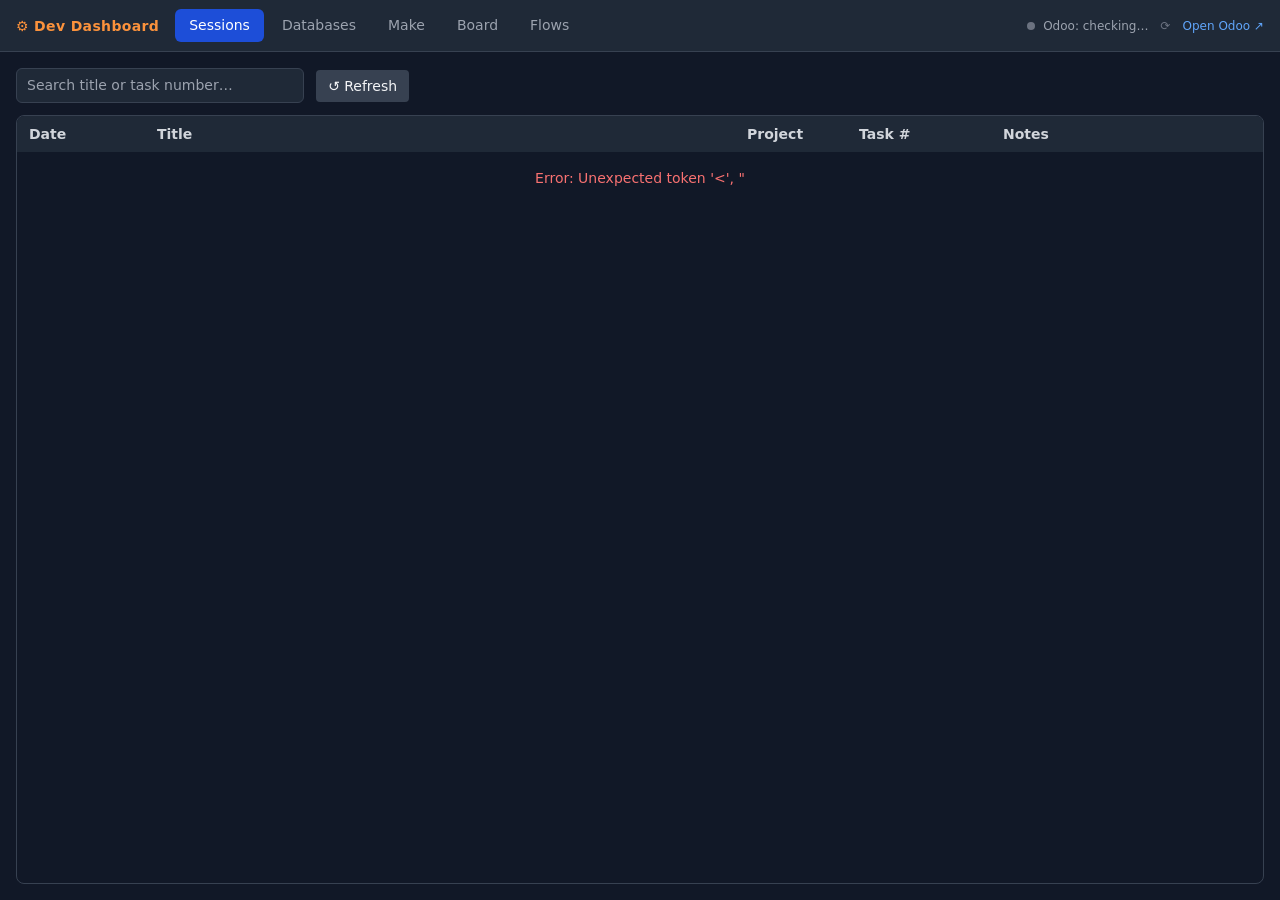
==== index.html @ 39cc6019 "Split index.html into static/styles.css and static/app.js Groundwork for the redesign, with no visua" ====
<!DOCTYPE html>
<html lang="en">
<head>
<meta charset="UTF-8">
<meta name="viewport" content="width=device-width, initial-scale=1.0">
<title>Dev Dashboard</title>
<script src="/vendor/tailwind.js"></script>
<script src="/vendor/marked.min.js"></script>
<script src="/vendor/purify.min.js"></script>
<script src="/vendor/mermaid.min.js"></script>
<script>
  tailwind.config = { darkMode: 'class' };
  mermaid.initialize({ startOnLoad: false, theme: 'dark' });
  marked.setOptions({ gfm: true, breaks: true });
</script>
<link rel="stylesheet" href="/static/styles.css">
</head>
<body class="dark">

<!-- ── Header ──────────────────────────────────────────────────────────────── -->
<header class="bg-gray-800 border-b border-gray-700 px-4 h-[52px] flex items-center gap-4 shrink-0">
  <span class="font-bold text-orange-400 text-sm tracking-wide">⚙ Dev Dashboard</span>
  <nav class="flex gap-1">
    <button class="tab-btn active" onclick="showTab('sessions')" id="tab-sessions">Sessions</button>
    <button class="tab-btn" onclick="showTab('databases')" id="tab-databases">Databases</button>
    <button class="tab-btn" onclick="showTab('make')" id="tab-make">Make</button>
    <button class="tab-btn" onclick="showTab('board')" id="tab-board">Board</button>
    <button class="tab-btn" onclick="showTab('flows')" id="tab-flows">Flows</button>
  </nav>
  <div class="ml-auto flex items-center gap-2 text-xs text-gray-400">
    <span class="w-2 h-2 rounded-full dot-gray" id="odoo-dot"></span>
    <span id="odoo-status-text">Odoo: checking…</span>
    <button onclick="refreshOdooStatus()" title="Refresh Odoo status" class="ml-1 text-gray-500 hover:text-gray-200 transition-colors">⟳</button>
    <a href="http://192.168.64.3:8069" target="_blank" class="ml-1 text-blue-400 hover:underline">Open Odoo ↗</a>
  </div>
</header>

<!-- ── Tab: Sessions ────────────────────────────────────────────────────────── -->
<div id="panel-sessions" class="panel active p-4 gap-3">
  <div class="flex items-center gap-3 shrink-0">
    <input type="text" id="session-search" placeholder="Search title or task number…" class="w-72" oninput="filterSessions()">
    <button onclick="loadSessions()" class="px-3 py-1.5 bg-gray-700 hover:bg-gray-600 rounded text-sm">↺ Refresh</button>
    <span class="text-xs text-gray-500" id="session-count"></span>
  </div>
  <div class="flex-1 overflow-auto rounded-lg border border-gray-700">
    <table class="w-full text-sm" id="sessions-table">
      <thead class="bg-gray-800 sticky top-0">
        <tr>
          <th class="text-left px-3 py-2 font-semibold text-gray-300 w-32">Date</th>
          <th class="text-left px-3 py-2 font-semibold text-gray-300">Title</th>
          <th class="text-left px-3 py-2 font-semibold text-gray-300 w-28">Project</th>
          <th class="text-left px-3 py-2 font-semibold text-gray-300 w-36">Task #</th>
          <th class="text-left px-3 py-2 font-semibold text-gray-300 w-52">Notes</th>
          <th class="w-16 px-3 py-2"></th>
        </tr>
      </thead>
      <tbody id="sessions-tbody">
        <tr><td colspan="6" class="px-3 py-6 text-center text-gray-500">Loading sessions…</td></tr>
      </tbody>
    </table>
  </div>
</div>

<!-- ── Tab: Databases ────────────────────────────────────────────────────────── -->
<div id="panel-databases" class="panel p-4 gap-4">
  <div class="flex items-center gap-2 shrink-0 flex-wrap">
    <h2 class="font-semibold">PostgreSQL Databases</h2>
    <button onclick="loadDatabases()" class="px-3 py-1.5 bg-gray-700 hover:bg-gray-600 rounded text-sm">↺ Refresh</button>
    <button onclick="openProfileModal()" class="px-3 py-1.5 bg-gray-700 hover:bg-gray-600 rounded text-sm">✎ Edit Profiles</button>
    <button onclick="toggleOdooLog()" class="px-3 py-1.5 bg-gray-700 hover:bg-gray-600 rounded text-sm" id="odoo-log-btn">≡ Log</button>
    <button onclick="startOdoo()" id="start-odoo-btn" class="hidden px-3 py-1.5 bg-green-900/70 hover:bg-green-900 text-green-300 rounded text-sm">▶ Start Odoo</button>
    <button onclick="restartOdoo()" id="restart-odoo-btn" class="hidden px-3 py-1.5 bg-yellow-900/70 hover:bg-yellow-900 text-yellow-300 rounded text-sm">↺ Restart Odoo</button>
    <button onclick="stopOdoo()" id="stop-odoo-btn" class="hidden px-3 py-1.5 bg-red-900/70 hover:bg-red-900 text-red-300 rounded text-sm">■ Stop Odoo</button>
    <div class="ml-auto flex items-center gap-2 text-sm">
      <span class="w-2 h-2 rounded-full" id="db-odoo-dot"></span>
      <span id="db-odoo-status" class="text-gray-400">Checking…</span>
    </div>
  </div>
  <!-- Odoo live log panel (hidden by default) -->
  <div id="odoo-log-panel" class="hidden shrink-0 bg-gray-950 border border-gray-700 rounded-lg overflow-hidden" style="height:200px">
    <div class="flex items-center gap-2 px-3 py-1.5 border-b border-gray-700 bg-gray-900">
      <span class="text-xs font-semibold text-blue-400">Odoo Log</span>
      <span class="text-xs text-gray-600 font-mono truncate" id="odoo-log-path-label"></span>
      <button onclick="restartOdooLog()" class="text-xs text-gray-500 hover:text-gray-300 ml-1">↺</button>
      <button onclick="toggleOdooLog()" class="ml-auto text-xs text-gray-500 hover:text-gray-300">✕</button>
    </div>
    <div class="overflow-y-auto p-2" style="height:calc(200px - 34px)" id="odoo-log-scroll">
      <pre class="make-output text-blue-200 text-xs" id="odoo-log-text"></pre>
    </div>
  </div>
  <p class="text-xs text-gray-500 shrink-0">Click Switch on a database card to change Odoo's active DB and restart. Green border = current active.</p>
  <div id="db-grid" class="grid grid-cols-3 gap-3 content-start overflow-y-auto">
    <div class="col-span-3 text-center text-gray-500 py-8">Loading…</div>
  </div>
</div>

<!-- ── Tab: Make ─────────────────────────────────────────────────────────────── -->
<div id="panel-make" class="panel p-4 gap-4">
  <div class="flex items-center gap-3 shrink-0">
    <h2 class="font-semibold">Makefile Runner</h2>
    <span class="text-xs text-gray-500">Working dir: /home/server/odoo-17.0</span>
    <div class="ml-auto flex gap-2">
      <button onclick="toggleLineLog()" class="px-3 py-1.5 bg-gray-700 hover:bg-gray-600 rounded text-sm" id="line-log-btn">LINE Log</button>
    </div>
  </div>
  <!-- LINE live log panel (hidden by default) -->
  <div id="line-log-panel" class="hidden shrink-0 bg-gray-950 border border-gray-700 rounded-lg overflow-hidden" style="height:180px">
    <div class="flex items-center gap-2 px-3 py-1.5 border-b border-gray-700 bg-gray-900">
      <span class="text-xs font-semibold text-green-400">LINE Service Log</span>
      <select id="line-log-source" class="text-xs h-6 ml-1" onchange="restartLineLog()">
        <option value="uvicorn">uvicorn</option>
        <option value="ngrok">ngrok</option>
      </select>
      <button onclick="restartLineLog()" class="text-xs text-gray-500 hover:text-gray-300 ml-1">↺</button>
      <button onclick="toggleLineLog()" class="ml-auto text-xs text-gray-500 hover:text-gray-300">✕</button>
    </div>
    <div class="h-full overflow-y-auto p-2" id="line-log-scroll">
      <pre class="make-output text-green-300 text-xs" id="line-log-text"></pre>
    </div>
  </div>
  <div class="flex flex-1 overflow-hidden" id="make-split">
    <!-- Targets -->
    <div class="flex-1 overflow-y-auto space-y-4 pr-2 min-w-0" id="make-targets">
      <div class="text-center text-gray-500 py-8">Loading targets…</div>
    </div>
    <!-- Drag handle -->
    <div id="make-resize-handle" style="width:6px;cursor:col-resize;flex-shrink:0;background:transparent;border-left:2px solid #374151;margin:0 2px" title="Drag to resize"></div>
    <!-- Output panel -->
    <div id="make-output-panel" style="width:420px;min-width:200px;max-width:80%;flex-shrink:0;display:flex;flex-direction:column;background:#030712;border:1px solid #374151;border-radius:8px;overflow:hidden">
      <div class="flex items-center gap-2 px-3 py-2 border-b border-gray-700 bg-gray-900" id="make-output-header">
        <span class="text-xs font-mono text-gray-400" id="make-output-cmd">Output</span>
        <button onclick="copyMakeOutput()" class="ml-auto text-xs text-gray-500 hover:text-gray-300">Copy</button>
        <button onclick="clearMakeOutput()" class="text-xs text-gray-500 hover:text-gray-300">Clear</button>
      </div>
      <div class="flex-1 overflow-y-auto p-3" id="make-output-scroll">
        <pre class="make-output text-gray-300" id="make-output-text">Run a make target to see output here.</pre>
      </div>
    </div>
  </div>
</div>

<!-- ── Tab: Board ─────────────────────────────────────────────────────────────── -->
<div id="panel-board" class="panel p-4 gap-4">
  <div class="flex items-center gap-3 shrink-0">
    <h2 class="font-semibold">Explanation Board</h2>
    <span class="text-xs text-gray-500">Save tables, diagrams, and flowcharts from your sessions</span>
    <button onclick="openAddBoardModal()" class="ml-auto px-3 py-1.5 bg-blue-700 hover:bg-blue-600 rounded text-sm">+ New Explanation</button>
    <button onclick="loadBoard()" class="px-3 py-1.5 bg-gray-700 hover:bg-gray-600 rounded text-sm">↺</button>
  </div>
  <div class="flex-1 overflow-y-auto">
    <div id="board-grid" class="grid gap-4" style="grid-template-columns:repeat(auto-fill,minmax(320px,1fr))">
      <div class="text-center text-gray-500 py-12 col-span-full">Loading…</div>
    </div>
  </div>
</div>

<!-- ── Board: Add Modal ─────────────────────────────────────────────────────── -->
<div id="board-add-modal" style="display:none;position:fixed;inset:0;background:rgba(0,0,0,0.75);z-index:60;align-items:center;justify-content:center;">
  <div class="bg-gray-800 rounded-xl border border-gray-700 shadow-2xl flex flex-col" style="width:700px;max-height:85vh;">
    <div class="flex items-center gap-3 px-5 py-3 border-b border-gray-700 shrink-0">
      <span class="font-semibold" id="board-modal-title">New Explanation</span>
      <button onclick="closeBoardAddModal()" class="ml-auto text-gray-400 hover:text-white text-xl leading-none">&times;</button>
    </div>
    <div class="flex-1 overflow-y-auto p-5 flex flex-col gap-4">
      <div class="flex gap-4">
        <div class="flex-1">
          <label class="block text-xs text-gray-400 mb-1">Title</label>
          <input id="board-new-title" type="text" placeholder="e.g. Discount Flow" class="w-full">
        </div>
        <div class="w-36">
          <label class="block text-xs text-gray-400 mb-1">Task # <span class="text-gray-600">(opt)</span></label>
          <input id="board-new-task" type="text" placeholder="T26-12345" class="w-full">
        </div>
        <div class="w-40">
          <label class="block text-xs text-gray-400 mb-1">Type</label>
          <select id="board-new-type" class="w-full" onchange="updateBoardTypeHint()">
            <option value="mermaid">Mermaid Diagram</option>
            <option value="markdown">Markdown / Table</option>
          </select>
        </div>
      </div>
      <div>
        <label class="block text-xs text-gray-400 mb-1">Content <span id="board-type-hint" class="text-gray-500">(mermaid flowchart / sequenceDiagram / etc.)</span></label>
        <textarea id="board-new-content" rows="14" class="w-full font-mono text-sm" placeholder="graph TD&#10;  A[Start] --> B[End]"></textarea>
      </div>
      <div id="board-preview-wrap" class="hidden">
        <label class="block text-xs text-gray-400 mb-1">Preview</label>
        <div id="board-preview-content" class="bg-gray-900 rounded p-4 prose prose-invert min-h-[80px] overflow-x-auto"></div>
      </div>
      <div class="flex gap-3">
        <button onclick="previewBoardContent()" class="px-4 py-2 bg-gray-600 hover:bg-gray-500 rounded text-sm">Preview</button>
        <button onclick="saveBoardItem()" class="px-4 py-2 bg-blue-700 hover:bg-blue-600 rounded text-sm font-semibold">Save</button>
        <button onclick="closeBoardAddModal()" class="px-4 py-2 bg-gray-700 hover:bg-gray-600 rounded text-sm">Cancel</button>
      </div>
    </div>
  </div>
</div>

<!-- ── Board: Expand Modal ─────────────────────────────────────────────────── -->
<div id="board-expand-modal" style="display:none;position:fixed;inset:0;background:rgba(0,0,0,0.88);z-index:60;align-items:center;justify-content:center;" onclick="if(event.target===this)closeBoardExpandModal()">
  <div class="bg-gray-800 border border-gray-700 shadow-2xl flex flex-col" style="width:96vw;height:94vh;border-radius:12px;">
    <!-- Header -->
    <div class="flex items-center gap-3 px-5 py-3 border-b border-gray-700 shrink-0">
      <span class="font-semibold truncate" id="board-expand-title"></span>
      <span class="text-xs px-2 py-0.5 rounded-full shrink-0" id="board-expand-type-badge"></span>
      <!-- Zoom controls (mermaid only) -->
      <div id="board-zoom-controls" class="hidden ml-4 flex items-center gap-1">
        <button onclick="boardZoom(-0.2)" class="px-2 py-0.5 bg-gray-700 hover:bg-gray-600 rounded text-sm font-bold" title="Zoom out">−</button>
        <button onclick="boardZoomFit()" class="px-2 py-1 bg-gray-700 hover:bg-gray-600 rounded text-xs" id="board-zoom-label" title="Reset zoom">100%</button>
        <button onclick="boardZoom(+0.2)" class="px-2 py-0.5 bg-gray-700 hover:bg-gray-600 rounded text-sm font-bold" title="Zoom in">+</button>
        <button onclick="boardZoomFit()" class="px-2 py-1 bg-gray-700 hover:bg-gray-600 rounded text-xs ml-1" title="Fit to window">Fit</button>
      </div>
      <button onclick="closeBoardExpandModal()" class="ml-auto shrink-0 text-gray-400 hover:text-white text-xl leading-none">&times;</button>
    </div>
    <!-- Content -->
    <div class="flex-1 overflow-auto p-5" id="board-expand-scroll" style="cursor:default">
      <div id="board-expand-content" class="prose prose-invert" style="transform-origin:top left;transition:transform 0.15s"></div>
    </div>
    <!-- Footer -->
    <div class="px-5 py-2 border-t border-gray-700 flex items-center gap-3 shrink-0 text-xs text-gray-500">
      <span id="board-expand-session"></span>
      <span id="board-expand-task"></span>
      <span id="board-expand-date" class="ml-auto"></span>
    </div>
  </div>
</div>

<!-- ── Addons Profile Editor Modal ───────────────────────────────────────────── -->
<div id="profile-modal" style="display:none;position:fixed;inset:0;background:rgba(0,0,0,0.75);z-index:60;align-items:center;justify-content:center;">
  <div class="bg-gray-800 rounded-xl border border-gray-700 shadow-2xl flex flex-col" style="width:680px;max-height:80vh;">
    <div class="flex items-center gap-3 px-5 py-3 border-b border-gray-700 shrink-0">
      <span class="font-semibold">Edit Addons Path Profiles</span>
      <span class="text-xs text-gray-500">Changes take effect on next DB switch</span>
      <button onclick="closeProfileModal()" class="ml-auto text-gray-400 hover:text-white text-xl leading-none">&times;</button>
    </div>
    <div class="flex flex-1 overflow-hidden">
      <!-- Profile list — populated by renderProfileTabs() -->
      <div class="w-36 shrink-0 border-r border-gray-700 p-2 flex flex-col gap-1 overflow-y-auto" id="profile-tabs"></div>
      <!-- Path editor -->
      <div class="flex-1 p-4 flex flex-col gap-3 overflow-y-auto">
        <div class="flex items-center gap-2">
          <span class="font-mono font-semibold text-sm" id="profile-editor-title"></span>
          <button onclick="resetProfileToDefault()" class="ml-auto text-xs text-gray-500 hover:text-yellow-400">Reset to default</button>
        </div>
        <div id="profile-paths-list" class="flex flex-col gap-1"></div>
        <!-- Add path row -->
        <div class="flex gap-2 mt-1">
          <input type="text" id="new-path-input" class="flex-1 text-xs" placeholder="/home/server/odoo-17.0/…"
            onkeydown="if(event.key==='Enter') addProfilePath()">
          <button onclick="addProfilePath()" class="px-3 py-1 bg-gray-700 hover:bg-gray-600 rounded text-xs">+ Add path</button>
        </div>
        <div class="flex gap-2 pt-2 border-t border-gray-700">
          <button onclick="saveCurrentProfile()" class="px-4 py-1.5 bg-blue-700 hover:bg-blue-600 rounded text-sm font-medium">Save profile</button>
          <span id="profile-save-status" class="text-xs text-green-400 self-center hidden">Saved!</span>
        </div>
      </div>
    </div>
  </div>
</div>

<!-- ── Flows Panel ───────────────────────────────────────────────────────────── -->
<div id="panel-flows" class="panel p-4 gap-4">
  <div class="flex items-center gap-2 shrink-0 flex-wrap">
    <h2 class="font-semibold">Playwright Flows · Run history</h2>
    <button onclick="loadFlows()" class="px-3 py-1.5 bg-gray-700 rounded text-sm">↻ Refresh</button>
    <span class="text-xs text-gray-500">New runs appear automatically. Older traces without reports have an unknown result.</span>
  </div>
  <div class="flex flex-col lg:flex-row gap-3 min-h-0 flex-1">
    <aside class="flex flex-col gap-2 overflow-y-auto shrink-0 w-full lg:w-72">
      <input type="text" id="flow-search" placeholder="Find flow, task or database…" aria-label="Find flows" oninput="filterFlows()">
      <button onclick="selectFlow(null)" class="text-left px-3 py-2 bg-gray-800 rounded">All runs</button>
      <div id="flow-list" class="flex flex-col gap-1"></div>
    </aside>
    <div id="flow-history-content" class="flex-1 flex flex-col min-w-0 gap-3 overflow-y-auto">
      <div class="flex gap-3 items-center flex-wrap">
        <h3 id="flow-history-title" class="font-semibold">All runs</h3>
        <select id="flow-status-filter" aria-label="Filter run status" onchange="loadFlowRuns(true)" class="ml-auto bg-gray-800 rounded px-2 py-1">
          <option value="">All results</option><option value="passed">Passed</option><option value="failed">Failed</option><option value="running">Running</option><option value="stale">No recent update</option><option value="unknown">Unknown result</option>
        </select>
      </div>
      <p id="flow-history-message" class="text-xs text-gray-400" role="status"></p>
      <div class="flex gap-3 items-center flex-wrap text-xs">
        <span id="flow-tag-summary" class="text-amber-200" role="status"></span>
        <button id="flow-purge-button" type="button" onclick="purgeTaggedTraces()"
                class="hidden bg-amber-800 hover:bg-amber-700 rounded px-2 py-1">Delete tagged traces</button>
      </div>
      <div class="grid grid-cols-1 xl:grid-cols-2 gap-3 items-start">
        <div class="flex flex-col gap-2">
          <div id="flow-run-list" class="flex flex-col gap-2"></div>
          <div class="flex gap-2"><button id="flow-runs-prev" class="bg-gray-800 px-3 py-1 rounded disabled:opacity-40" onclick="pageFlowRuns(-1)">Previous</button><button id="flow-runs-next" class="bg-gray-800 px-3 py-1 rounded disabled:opacity-40" onclick="pageFlowRuns(1)">Next</button></div>
        </div>
        <div id="flow-run-detail" class="bg-gray-950 rounded-lg border border-gray-700 p-4 min-w-0"><p class="text-gray-500">Select a run to inspect its steps and captured flow.</p></div>
      </div>
      <details id="flow-definition" class="hidden bg-gray-950 rounded-lg border border-gray-700 p-3">
        <summary class="cursor-pointer text-sm">Current saved flow definition</summary>
        <div id="flow-preview-header" class="flex gap-2 my-2">
          <button onclick="copyFlowContent()" class="px-3 py-1 bg-blue-800 rounded text-xs">Copy</button>
          <button onclick="saveFlowToFile()" class="px-3 py-1 bg-gray-700 rounded text-xs">Download</button>
          <button onclick="deleteSelectedFlow()" class="px-3 py-1 bg-red-900 rounded text-xs">Delete definition</button>
        </div>
        <pre id="flow-preview-content" class="text-xs whitespace-pre-wrap break-words"></pre>
      </details>
    </div>
  </div>
</div>

<!-- ── Confirm Modal ─────────────────────────────────────────────────────────── -->
<div id="modal">
  <div class="bg-gray-800 rounded-xl border border-gray-700 p-6 w-[420px] shadow-2xl">
    <h3 class="font-semibold text-lg mb-2" id="modal-title">Confirm</h3>
    <p class="text-sm text-gray-300 mb-3" id="modal-body"></p>
    <!-- Odoo version selector (shown only for DB switch) -->
    <div id="modal-version-row" class="hidden mb-4 p-3 bg-gray-900 rounded-lg border border-gray-700">
      <label class="text-xs text-gray-400 block mb-1">Start with Odoo version:</label>
      <select id="modal-odoo-version" class="w-full text-sm"></select>
      <p id="modal-version-warn" class="text-xs text-yellow-400 mt-1 hidden"></p>
    </div>
    <div class="flex gap-3 justify-end">
      <button onclick="closeModal()" class="px-4 py-2 bg-gray-700 hover:bg-gray-600 rounded text-sm">Cancel</button>
      <button onclick="modalConfirm()" id="modal-ok" class="px-4 py-2 bg-blue-700 hover:bg-blue-600 rounded text-sm font-medium">Confirm</button>
    </div>
  </div>
</div>

<script src="/static/app.js"></script>
<script src="/failure-summary.js"></script>
<script src="/flows.js"></script>
</body>
</html>
---- static/styles.css ----
/* ──────────────────────────────────────────────────────────────────────────────
   Dev Dashboard styles.

   Every colour, radius and metric below comes from a token in :root. Change a
   token here and the whole sheet follows — that is the point of this file.

   Caveat worth knowing before a reskin: the markup also carries literal
   Tailwind colour classes (bg-gray-800, text-gray-400, …) that do NOT read
   these tokens. Redirecting those means overriding `theme.extend.colors` in
   the Tailwind config in index.html, and seven classes use the opacity
   modifier (bg-gray-800/50, bg-green-900/70, …) which needs the
   `<alpha-value>` placeholder form to survive. Not done yet.
   ────────────────────────────────────────────────────────────────────────── */

:root {
  color-scheme: dark;

  /* Surfaces */
  --bg: #111827;           /* page */
  --surface: #1f2937;      /* cards, inputs, scrollbar track */
  --surface-2: #374151;    /* raised: table headers, hover, scrollbar thumb */
  --surface-code: #0f172a; /* code blocks */

  /* Lines */
  --border: #374151;
  --border-muted: #4b5563;

  /* Text */
  --text: #f3f4f6;
  --text-muted: #9ca3af;
  --text-faint: #6b7280;

  /* Accent */
  --accent: #1d4ed8;        /* active tab, user chat bubble */
  --accent-on: #ffffff;     /* text on accent */
  --accent-bright: #3b82f6; /* active DB card border */
  --focus: #4b6bfb;         /* input focus, card hover */
  --link: #60a5fa;

  /* Status */
  --ok: #22c55e;
  --warn: #eab308;
  --idle: #6b7280;

  /* Shape */
  --radius-sm: 3px;
  --radius: 6px;
  --radius-md: 8px;
  --radius-lg: 12px;
  --radius-pill: 9999px;

  /* Metrics */
  --header-h: 52px;
  --font-mono: monospace;
}

body { background: var(--bg); color: var(--text); }

/* ── Tabs ──────────────────────────────────────────────────────────────────── */
.tab-btn {
  padding: 6px 14px;
  border-radius: var(--radius);
  font-size: 14px;
  font-weight: 500;
  cursor: pointer;
  transition: background 0.15s;
  color: var(--text-muted);
}
.tab-btn:hover { background: var(--surface-2); color: var(--text); }
.tab-btn.active { background: var(--accent); color: var(--accent-on); }

/* ── Panels ────────────────────────────────────────────────────────────────── */
.panel { display: none; height: calc(100vh - var(--header-h)); overflow-y: auto; }
.panel.active { display: flex; flex-direction: column; }

@media (max-width: 1023px) {
  header { overflow-x: auto; }
  header > * { flex-shrink: 0; }
  header .tab-btn { white-space: nowrap; }
  #panel-flows > div:nth-child(2) { flex: none; }
  #panel-flows > div:nth-child(2) > div { overflow: visible; }
  #panel-flows aside { max-height: 240px; }
}

/* History sections keep their content height inside the scrolling pane. */
#flow-history-content > * { flex-shrink: 0; }
#flow-history-title { overflow-wrap: anywhere; min-width: 0; }
#flow-run-detail { overflow-wrap: anywhere; }

/* ── Chat bubbles ──────────────────────────────────────────────────────────── */
.msg-user { background: var(--accent); border-radius: var(--radius-lg) var(--radius-lg) 2px var(--radius-lg); }
.msg-assistant { background: var(--surface); border-radius: var(--radius-lg) var(--radius-lg) var(--radius-lg) 2px; }

/* ── Markdown ──────────────────────────────────────────────────────────────── */
.prose table { border-collapse: collapse; width: 100%; margin: 8px 0; }
.prose table th, .prose table td { border: 1px solid var(--border); padding: 6px 12px; text-align: left; }
.prose table th { background: var(--surface-2); font-weight: 600; }
.prose table tr:nth-child(even) { background: var(--surface); }
.prose code { background: var(--surface-2); padding: 1px 5px; border-radius: 4px; font-size: 0.875em; }
.prose pre { background: var(--surface-code); border-radius: var(--radius-md); padding: 12px; overflow-x: auto; margin: 8px 0; }
.prose pre code { background: none; padding: 0; }
.prose h1, .prose h2, .prose h3 { font-weight: 700; margin: 12px 0 6px; }
.prose h1 { font-size: 1.4em; }
.prose h2 { font-size: 1.2em; }
.prose h3 { font-size: 1.05em; }
.prose ul, .prose ol { padding-left: 1.5em; margin: 6px 0; }
.prose li { margin: 2px 0; }
.prose blockquote { border-left: 3px solid var(--border-muted); padding-left: 12px; color: var(--text-muted); margin: 8px 0; }
.prose a { color: var(--link); text-decoration: underline; }

/* ── Make terminal output ──────────────────────────────────────────────────── */
.make-output {
  font-family: var(--font-mono);
  font-size: 13px;
  line-height: 1.5;
  white-space: pre-wrap;
  word-break: break-all;
}

/* ── Badge ─────────────────────────────────────────────────────────────────── */
.badge {
  display: inline-block;
  padding: 2px 8px;
  border-radius: var(--radius-pill);
  font-size: 12px;
  font-weight: 600;
}

/* ── Form controls ─────────────────────────────────────────────────────────── */
input[type="text"], input[type="password"], select, textarea {
  background: var(--surface);
  border: 1px solid var(--border);
  border-radius: var(--radius);
  color: var(--text);
  padding: 6px 10px;
  outline: none;
  font-size: 14px;
}
input:focus, select:focus, textarea:focus { border-color: var(--focus); }

/* ── Scrollbar ─────────────────────────────────────────────────────────────── */
::-webkit-scrollbar { width: 6px; height: 6px; }
::-webkit-scrollbar-track { background: var(--surface); }
::-webkit-scrollbar-thumb { background: var(--surface-2); border-radius: var(--radius-sm); }

/* ── Status dots ───────────────────────────────────────────────────────────── */
.dot-green { background: var(--ok); }
.dot-yellow { background: var(--warn); animation: blink 1s ease-in-out infinite; }
.dot-gray { background: var(--idle); }
@keyframes blink { 0%, 100% { opacity: 1 } 50% { opacity: .3 } }

/* ── DB cards ──────────────────────────────────────────────────────────────── */
.db-card { cursor: pointer; transition: all 0.15s; }
.db-card:hover { border-color: var(--focus) !important; }
.db-card.active-db { border-color: var(--accent-bright) !important; }
.db-card.active-db.odoo-running { border-color: var(--ok) !important; }

/* ── Modal ─────────────────────────────────────────────────────────────────── */
#modal {
  display: none;
  position: fixed;
  inset: 0;
  background: rgba(0, 0, 0, 0.7);
  z-index: 50;
  align-items: center;
  justify-content: center;
}
#modal.open { display: flex; }
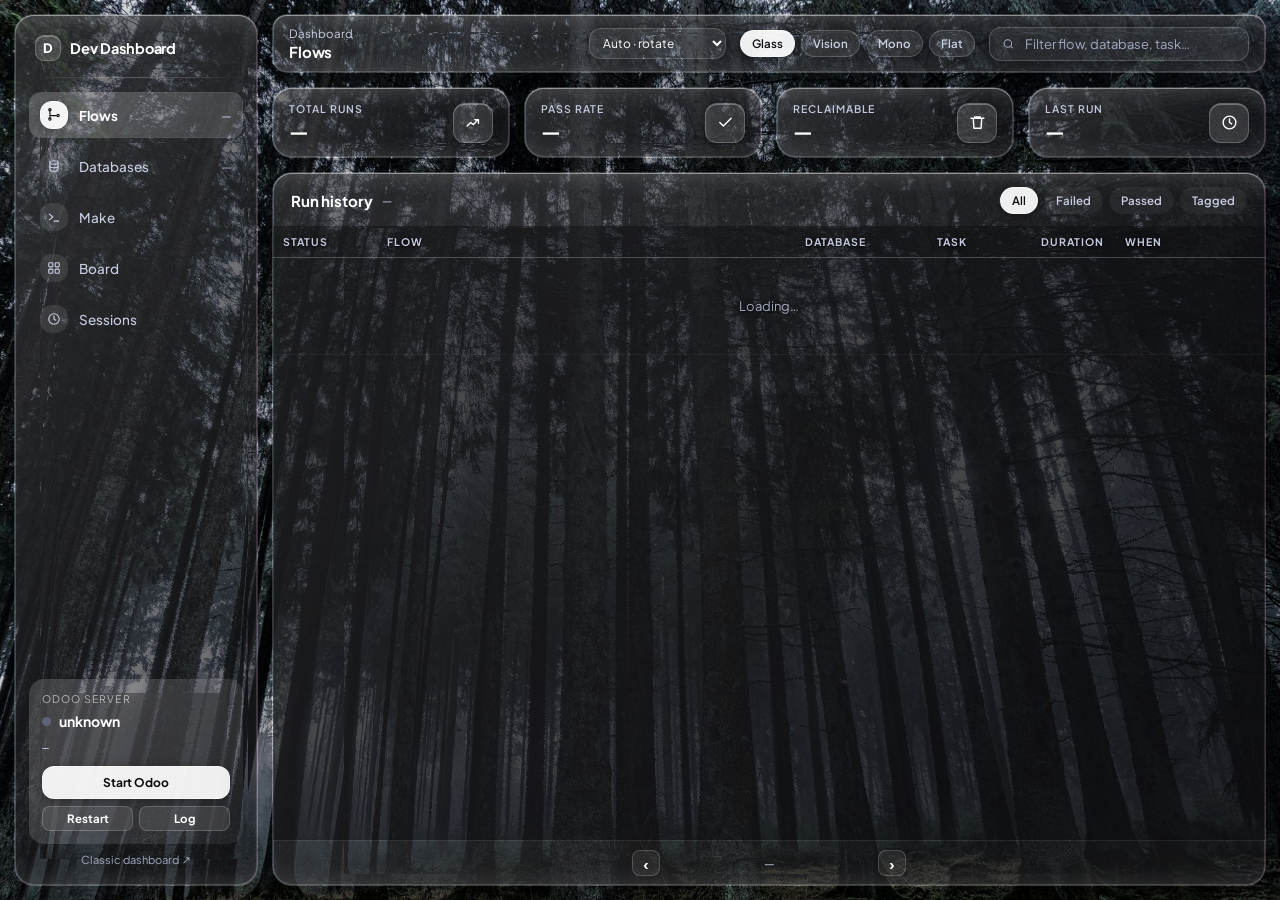
==== commit bc370fe6: "Make the new dashboard the dashboard index.html is now the glass UI; the previous one is preserved v" ====
--- a/index.html
+++ b/index.html
@@ -1,329 +1,1817 @@
 <!DOCTYPE html>
-<html lang="en">
+<html lang="en" data-theme="glass">
 <head>
 <meta charset="UTF-8">
 <meta name="viewport" content="width=device-width, initial-scale=1.0">
 <title>Dev Dashboard</title>
-<script src="/vendor/tailwind.js"></script>
 <script src="/vendor/marked.min.js"></script>
 <script src="/vendor/purify.min.js"></script>
 <script src="/vendor/mermaid.min.js"></script>
-<script>
-  tailwind.config = { darkMode: 'class' };
-  mermaid.initialize({ startOnLoad: false, theme: 'dark' });
-  marked.setOptions({ gfm: true, breaks: true });
-</script>
-<link rel="stylesheet" href="/static/styles.css">
+<style>
+/* ──────────────────────────────────────────────────────────────────────────
+   Vision UI shell, dense inner components.
+
+   Tokens below are lifted from the real Vision UI React theme source
+   (assets/theme/base/colors.js + borders.js + typography.js), not matched by
+   eye from a screenshot.
+
+   Where this deliberately departs from Vision UI: every inner component.
+   Vision UI is built for a marketing dashboard — six airy rows, 20px radii,
+   60px row heights. This dashboard shows 1,304 runs and 28 databases. Adopting
+   its component density verbatim would show you less per screen than today.
+   So: its shell and its material, our density.
+   ────────────────────────────────────────────────────────────────────────── */
+
+@font-face {
+  font-family: 'Plus Jakarta Sans';
+  src: url('/static/fonts/plus-jakarta-sans.woff2') format('woff2');
+  font-weight: 200 800;
+  font-display: swap;
+}
+
+:root {
+  color-scheme: dark;
+
+  /* ── Vision UI palette ─────────────────────────────────────────────────── */
+  --vu-body: #030c1d;
+  --vu-secondary: #0f1535;
+  --vu-sidenav-btn: #1a1f37;
+
+  --vu-brand: #0075ff;
+  --vu-brand-focus: #3993fe;
+  --vu-primary: #4318ff;
+  --vu-primary-focus: #9f7aea;
+
+  --vu-success: #01b574;
+  --vu-success-focus: #35d28a;
+  --vu-warning: #ffb547;
+  --vu-error: #e31a1a;
+  --vu-error-focus: #ee5d50;
+
+  --vu-text: #a0aec0;
+  --vu-text-focus: #ffffff;
+  --vu-border: #56577a;
+  --vu-border-navbar: rgba(226, 232, 240, .3);
+
+  --vu-grey-400: #a0aec0;
+  --vu-grey-500: #718096;
+  --vu-grey-600: #4a5568;
+  --vu-grey-700: #2d3748;
+
+  /* ── Vision UI gradients, verbatim angles and stops ────────────────────── */
+  --g-cover:  linear-gradient(159.02deg, #0f123b 14.25%, #090d2e 56.45%, #020515 86.14%);
+  --g-card:   linear-gradient(127.09deg, rgba(6,11,40,.94) 19.41%, rgba(10,14,35,.49) 76.65%);
+  --g-box:    linear-gradient(126.97deg, rgba(6,11,40,.74) 28.26%, rgba(10,14,35,.71) 91.2%);
+  --g-navbar: linear-gradient(123.64deg, rgba(255,255,255,0) -22.38%, rgba(255,255,255,.039) 70.38%);
+  --g-menu:   linear-gradient(126.97deg, #05153f 28.26%, #072561 91.2%);
+  --g-primary: linear-gradient(97.89deg, #4318ff 0%, #9f7aea 100%);
+  /* The signature detail: a 1px border brightest at the middle, fading out. */
+  --g-border: radial-gradient(94.43% 69.43% at 50% 50%, rgba(255,255,255,.38) 0%, rgba(255,255,255,0) 100%);
+
+  /* ── Radii, from borders.js ────────────────────────────────────────────── */
+  --r-sm: 4px;
+  --r-md: 8px;
+  --r-btn: 12px;
+  --r-lg: 15px;
+  --r-xl: 20px;
+
+  /* ── Our density scale. This part is not Vision UI. ────────────────────── */
+  --row-h: 34px;
+  --font-ui: 'Plus Jakarta Sans', ui-sans-serif, system-ui, sans-serif;
+  --font-mono: ui-monospace, 'SF Mono', Menlo, Consolas, monospace;
+  --sidebar-w: 244px;
+
+  /* Surfaces that were hardcoded before the themes existed. */
+  --on-accent: #ffffff;        /* ink on an accent fill */
+  --head-bg: #0b1030;          /* sticky table header, must be opaque */
+  --sel-bg: rgba(0,117,255,.16);
+}
+
+/* ──────────────────────────────────────────────────────────────────────────
+   MONOCHROME
+
+   Glass does not need a hue. It needs luminance variation behind it — on a
+   flat black page there is nothing for it to pick up and it reads as a grey
+   box, so --g-cover still ramps #1c1c1e → #000.
+
+   What a hue was quietly doing was carrying pass/fail. Monochrome has one
+   channel left for that, brightness, so it is spent where it matters:
+   failures are pure white and bold, passes are dim grey. Scanning for red
+   among green becomes scanning for bright among dim, which is at least as
+   fast and survives colour blindness. Version badges use the same trick —
+   v19 brightest, v14 dimmest.
+   ────────────────────────────────────────────────────────────────────────── */
+:root[data-theme="mono"] {
+  /* Black and white means no hue. It does not mean no contrast — the first
+     attempt dropped text to #8b8b8b and card fills to 7% white, which reads
+     as washed out rather than crisp. Everything here is pushed back up:
+     brighter text, stronger surfaces, a harder border. */
+  --vu-body: #000000;
+  --vu-secondary: rgba(255,255,255,.08);
+  --vu-sidenav-btn: rgba(255,255,255,.11);
+
+  --vu-brand: #ffffff;
+  --vu-brand-focus: #ffffff;
+  --vu-primary: #ffffff;
+  --vu-primary-focus: #e4e4e4;
+  --on-accent: #000000;
+
+  /* Status keeps its hue. It is the one place colour is doing real work,
+     and desaturating it made the table harder to scan, not cleaner. */
+  --vu-success: #01b574;
+  --vu-success-focus: #35d28a;
+  --vu-warning: #ffb547;
+  --vu-error: #e31a1a;
+  --vu-error-focus: #ee5d50;
+
+  --vu-text: #b4b4b4;
+  --vu-text-focus: #ffffff;
+  --vu-border: rgba(255,255,255,.3);
+  --vu-border-navbar: rgba(255,255,255,.22);
+  --vu-grey-400: #c4c4c4;
+  --vu-grey-500: #8e8e8e;
+  --vu-grey-600: #5a5a5a;
+
+  --g-cover:  linear-gradient(159.02deg, #232326 14.25%, #121214 56.45%, #000000 86.14%);
+  --g-card:   linear-gradient(127.09deg, rgba(255,255,255,.11) 19.41%, rgba(255,255,255,.045) 76.65%);
+  --g-box:    linear-gradient(126.97deg, rgba(255,255,255,.09) 28.26%, rgba(255,255,255,.045) 91.2%);
+  --g-navbar: linear-gradient(123.64deg, rgba(255,255,255,0) -22.38%, rgba(255,255,255,.08) 70.38%);
+  --g-menu:   linear-gradient(126.97deg, rgba(255,255,255,.14) 28.26%, rgba(255,255,255,.06) 91.2%);
+  --g-primary: linear-gradient(97.89deg, #ffffff 0%, #d8d8d8 100%);
+  --g-border: radial-gradient(94.43% 69.43% at 50% 50%, rgba(255,255,255,.7) 0%, rgba(255,255,255,.06) 100%);
+
+  --head-bg: #0d0d0f;
+  --sel-bg: rgba(255,255,255,.16);
+}
+
+/* ──────────────────────────────────────────────────────────────────────────
+   GLASS — the Apple reading of the material.
+
+   Translucency is not a surface treatment, it is a relationship: the glass
+   is nearly colourless and borrows everything from what is behind it. That
+   is why mono failed. Over flat black there is nothing to borrow, so the
+   glass renders as a grey rectangle and you are paying GPU time for it.
+
+   So this theme starts with the backdrop, not the cards: a five-blob colour
+   mesh that gives every panel something to pick up. The cards are a thin
+   white film over it, blurred hard and pushed to 190% saturation, which is
+   what makes the colour behind bloom through instead of going muddy.
+
+   One deliberate exception, from the glass lab: the run table does NOT get
+   the glass treatment. Translucency eats the contrast that 12px monospace
+   depends on. Shell is glass, dense data sits on a scrim.
+   ────────────────────────────────────────────────────────────────────────── */
+:root[data-theme="glass"] {
+  --vu-body: #08080b;
+
+  /* Apple system colours, dark-mode variants. */
+  /* No accent hue. A saturated blue over a photograph is the one surface
+     left that is not made of glass, and it reads as pasted on. Controls go
+     neutral and colour is spent only where it carries meaning — status.
+     Two registers: things you act on are near-solid white with dark ink,
+     things that are merely decorative stay translucent. */
+  --vu-brand: rgba(255,255,255,.26);
+  --vu-brand-focus: rgba(255,255,255,.34);
+  --vu-primary: rgba(255,255,255,.26);
+  --vu-primary-focus: rgba(255,255,255,.4);
+  --on-accent: #ffffff;
+
+  --vu-success: #30d158;
+  --vu-success-focus: #3ee066;
+  --vu-warning: #ff9f0a;
+  --vu-error: #ff453a;
+  --vu-error-focus: #ff6961;
+
+  /* Lifted from #b6bdd4: measured 4.07:1 over the blue blob and 4.16:1
+     over the teal one, both just under the 4.5 AA line. Brightening the
+     text keeps the backdrop as vivid as it is meant to be. */
+  --vu-text: #c9cfe2;
+  --vu-text-focus: #ffffff;
+  --vu-border: rgba(255,255,255,.22);
+  --vu-border-navbar: rgba(255,255,255,.18);
+  --vu-grey-400: #c3c9dd;
+  --vu-grey-500: #a3aac1;
+  --vu-grey-600: #5d6379;
+  --vu-secondary: rgba(255,255,255,.08);
+  --vu-sidenav-btn: rgba(255,255,255,.1);
+
+  /* The backdrop does the colouring. Everything else only borrows from it. */
+  /* The photograph is the BOTTOM layer, not the top. Dropped on top it
+     would simply replace the mesh and the whole theme would go greyscale —
+     this one is monochrome. Underneath, with the colour blobs screen-blended
+     over it, the photo supplies the structure and the mesh supplies the hue.
+
+     Swap it for any image:  --bg-photo: url('/static/bg/your-file.jpg');
+     Set it to `none` and the mesh alone still works. */
+  --bg-photo: url('/static/bg/bg7.jpg');
+
+  /* No mesh. The photograph is the entire backdrop — nothing tinting it,
+     nothing blended over it. The glass borrows whatever the photo gives it,
+     which on a dark forest is near-neutral, and that is the point. Text and
+     status colours are untouched; the only colour removed is the colour that
+     was being injected behind the glass. */
+  --g-cover: var(--bg-photo);
+
+  --g-card:    linear-gradient(127.09deg, rgba(255,255,255,.13) 19.41%, rgba(255,255,255,.05) 76.65%);
+  --g-box:     linear-gradient(126.97deg, rgba(255,255,255,.11) 28.26%, rgba(255,255,255,.055) 91.2%);
+  --g-navbar:  linear-gradient(123.64deg, rgba(255,255,255,.02) -22.38%, rgba(255,255,255,.1) 70.38%);
+  --g-menu:    linear-gradient(126.97deg, rgba(255,255,255,.16) 28.26%, rgba(255,255,255,.07) 91.2%);
+  --g-primary: linear-gradient(135deg, rgba(255,255,255,.2) 0%, rgba(255,255,255,.12) 100%);
+  --g-border:  radial-gradient(94.43% 69.43% at 50% 50%, rgba(255,255,255,.6) 0%, rgba(255,255,255,.08) 100%);
+
+  --head-bg: rgba(8,10,28,.86);
+  --sel-bg: rgba(255,255,255,.14);
+}
+
+/* Saturation is the active ingredient. Blur alone greys the backdrop out;
+   pushing saturation past 100% is what makes the colour bloom through. The
+   two inset strokes are the specular edge — bright along the top where light
+   would catch a curved face, faint along the bottom to read as thickness. */
+:root[data-theme="glass"] .vcard,
+:root[data-theme="glass"] .vbox,
+:root[data-theme="glass"] .topbar {
+  corner-shape: squircle;
+  /* Clear glass, not frosted. No blur anywhere on the chrome — the backdrop
+     reads through sharp, the way the reference's "Regular Glass" does. This
+     also removes the lens/blur conflict outright: with nothing averaging the
+     displacement away, refraction runs at full strength. */
+  backdrop-filter: url(#lens) saturate(118%) brightness(1.04);
+  box-shadow:
+    inset 0 1px 0 rgba(255,255,255,.3),
+    inset 0 -1px 0 rgba(255,255,255,.07),
+    0 14px 44px rgba(0,0,0,.42);
+}
+
+/* Refraction on every surface big enough to show it. Still not the table
+   rows: at 34px tall a rim lens has no middle to leave alone, and it costs a
+   composited layer per row. */
+/* Lens and blur cannot share one chain. Measured on the sidebar, holding
+   everything fixed and moving only the displacement scale:
+
+     url(#lens) alone,  scale 200  ->  23,363 px changed, max diff 157
+     url(#lens) blur(9px),  sc 95  ->   1,500 px changed, max diff  33
+     url(#lens) blur(18px), sc 58  ->       0 px changed, max diff   9
+
+   The blur averages the displacement away — it runs after the lens and
+   destroys exactly the detail the lens just bent. A real implementation
+   avoids this by refracting and blurring in one shader pass, sampling the
+   unblurred source for both.
+
+   The trick here is to separate them in SPACE instead of in the chain. The
+   card itself carries the lens and no blur, so its rim refracts crisply.
+   An inset pseudo-element carries the blur, so the interior is frosted. The
+   rim band between them is where glass actually looks like glass. */
+:root[data-theme="glass"] aside.nav,
+:root[data-theme="glass"] .drawer,
+:root[data-theme="glass"] .topbar,
+:root[data-theme="glass"] .stat,
+:root[data-theme="glass"] .odoo-state {
+  backdrop-filter: url(#lens) saturate(118%) brightness(1.05);
+}
+/* The inset frosted interior is gone. It existed to let a blurred centre
+   coexist with a refracting rim; with clear glass there is no blur to place,
+   so the whole surface refracts and the backdrop stays sharp throughout. */
+
+/* Fresnel: a real edge goes bright because light grazing it reflects rather
+   than passes through. Two stacked inset rings approximate the falloff. */
+:root[data-theme="glass"] .vcard,
+:root[data-theme="glass"] .vbox,
+:root[data-theme="glass"] .topbar {
+  box-shadow:
+    inset 0 1px 0 rgba(255,255,255,.42),
+    inset 0 0 0 1px rgba(255,255,255,.06),
+    inset 1px 0 0 rgba(130,205,255,.2),
+    inset -1px 0 0 rgba(255,150,215,.17),
+    inset 0 -1px 0 rgba(255,255,255,.1),
+    inset 0 -18px 28px -22px rgba(255,255,255,.22),
+    inset 0 18px 28px -22px rgba(255,255,255,.3),
+    0 16px 48px rgba(0,0,0,.44);
+}
+
+/* The exception that keeps the table readable. */
+/* The radial border trick does not survive a translucent fill.
+   .vcard paints the card gradient clipped to padding-box OVER the border
+   gradient clipped to border-box; it only reads as a 1px edge because
+   Vision's fill is 94% opaque and hides the rest. Glass drops that fill to
+   ~10% white, so the white radial bled through the whole card face and the
+   stat labels measured 1.85:1 against white — illegible.
+
+   So glass uses a real border instead, and gets its bright top edge from the
+   inset specular highlight below. One image layer, tint on background-color
+   underneath it. */
+:root[data-theme="glass"] .vcard,
+:root[data-theme="glass"] .vbox,
+:root[data-theme="glass"] .topbar {
+  background-image: var(--g-card);
+  background-clip: padding-box;
+  border-color: rgba(255,255,255,.2);
+}
+:root[data-theme="glass"] .vcard  { background-color: rgba(9,9,12,.62); }
+:root[data-theme="glass"] .vbox   { background-color: rgba(9,9,12,.58); }
+:root[data-theme="glass"] .topbar { background-color: rgba(9,9,12,.5); }
+:root[data-theme="glass"] .navitem.on {
+  background-image: var(--g-card);
+  background-clip: padding-box;
+  background-color: rgba(255,255,255,.1);
+  border-color: rgba(255,255,255,.2);
+}
+/* The run table shows the photograph too. The .82 scrim that used to sit
+   here made the busiest panel on the page read as a black box while every
+   other surface was glass, which is the opposite of the point.
+
+   Dropping it to .40 is only safe because bg7 is dark to begin with (mean
+   luminance 42) — the conditioner's whole job. On a bright backdrop this
+   number has to come back up, so it is tied to the image, not a constant.
+
+   The text-shadow is the insurance. Contrast ratios are computed against a
+   flat background, but a photograph is not flat: a trunk edge passing under
+   a glyph is a local contrast failure the average never sees. A 1px dark
+   shadow puts a dark halo behind every glyph so each one carries its own
+   background with it. */
+:root[data-theme="glass"] .panel .tscroll { background: rgba(8,8,11,.4); }
+:root[data-theme="glass"] table.dense tbody td,
+:root[data-theme="glass"] table.dense thead th {
+  text-shadow: 0 1px 2px rgba(0,0,0,.85), 0 0 6px rgba(0,0,0,.6);
+}
+/* The header row was the last black thing on the page, and no alpha fixes
+   it: over a dark photograph even .42 composites to near-black, because the
+   photo behind it is already dark. The background is not the problem — the
+   need for one is.
+
+   It was opaque only because it was sticky, and sticky means rows travel
+   underneath and would show through. At 20 rows a page about two rows ever
+   scroll, so sticky was buying almost nothing and costing the whole look.
+   Dropping it lets the background go to zero: the header is now type on the
+   same glass as everything else, separated by a rule and letterspacing
+   rather than by a slab. */
+:root[data-theme="glass"] table.dense thead th {
+  position: static;
+  background: transparent;
+  border-bottom: 1px solid rgba(255,255,255,.22);
+  color: var(--vu-grey-400);
+}
+/* Zebra the rows very slightly so the eye keeps the line over busy areas. */
+:root[data-theme="glass"] table.dense tbody tr:nth-child(even) td {
+  background: rgba(255,255,255,.028);
+}
+:root[data-theme="glass"] .navitem,
+:root[data-theme="glass"] .chip,
+:root[data-theme="glass"] .btn,
+:root[data-theme="glass"] .tag,
+:root[data-theme="glass"] .vbadge { corner-shape: squircle; }
+
+/* Acted on: a white chip with dark ink. Unmistakably selected, and the only
+   thing on the page bright enough to be read as "here". */
+:root[data-theme="glass"] .chip.on,
+:root[data-theme="glass"] #themes .chip.on,
+:root[data-theme="glass"] .btn:not(.ghost),
+:root[data-theme="glass"] .navitem.on .tile {
+  background: rgba(255,255,255,.93);
+  color: #0d0d10;
+  border: 1px solid rgba(255,255,255,.5);
+  box-shadow: 0 2px 10px rgba(0,0,0,.3);
+}
+:root[data-theme="glass"] .navitem.on .tile svg { stroke: #0d0d10; }
+
+/* Decorative: stat tiles and the logo mark stay glass. They label, they are
+   not pressed, and making them white too would give the page four competing
+   bright spots. */
+:root[data-theme="glass"] .stat .icon,
+:root[data-theme="glass"] .brand .mark {
+  background: rgba(255,255,255,.14);
+  border: 1px solid rgba(255,255,255,.22);
+  box-shadow: inset 0 1px 0 rgba(255,255,255,.3);
+  color: #fff;
+}
+:root[data-theme="glass"] .stat .icon svg { stroke: #fff; }
+
+:root[data-theme="glass"] .v14 { background: rgba(255,159,10,.22);  color: #ffc46b; }
+:root[data-theme="glass"] .v17 { background: rgba(10,132,255,.26);  color: #7ab8ff; }
+:root[data-theme="glass"] .v19 { background: rgba(191,90,242,.26);  color: #d8a5ff; }
+
+/* ──────────────────────────────────────────────────────────────────────────
+   FLAT — black and white done on its own terms.
+
+   The Mono theme above is Vision UI with the hue removed, and it shows: the
+   big cover gradient that gives the original its depth turns into a grey
+   smear once there is no colour in it. Washes only read as depth when they
+   are tinted.
+
+   So this one drops the device entirely. Flat near-black surfaces, uniform
+   1px hairlines instead of the radial fading border, tighter radii, no
+   gradient anywhere. Different lineage — Linear, Vercel — rather than a
+   drained Vision UI. Status keeps its colour here too.
+   ────────────────────────────────────────────────────────────────────────── */
+:root[data-theme="flat"] {
+  --vu-body: #000000;
+  --vu-secondary: #141414;
+  --vu-sidenav-btn: #1e1e1e;
+
+  --vu-brand: #ffffff;
+  --vu-brand-focus: #ffffff;
+  --vu-primary: #ffffff;
+  --vu-primary-focus: #e4e4e4;
+  --on-accent: #000000;
+
+  --vu-success: #30d158;
+  --vu-success-focus: #30d158;
+  --vu-warning: #ffd60a;
+  --vu-error: #ff453a;
+  --vu-error-focus: #ff453a;
+
+  --vu-text: #a1a1a1;
+  --vu-text-focus: #ffffff;
+  --vu-border: #2a2a2a;
+  --vu-border-navbar: #262626;
+  --vu-grey-400: #c9c9c9;
+  --vu-grey-500: #7d7d7d;
+  --vu-grey-600: #525252;
+
+  /* Flat fills, written as gradients only because the shell expects them. */
+  --g-cover:   linear-gradient(#000000, #000000);
+  --g-card:    linear-gradient(rgba(255,255,255,.035), rgba(255,255,255,.035));
+  --g-box:     linear-gradient(rgba(255,255,255,.05), rgba(255,255,255,.05));
+  --g-navbar:  linear-gradient(rgba(255,255,255,.035), rgba(255,255,255,.035));
+  --g-menu:    linear-gradient(rgba(255,255,255,.07), rgba(255,255,255,.07));
+  --g-primary: linear-gradient(#ffffff, #ffffff);
+  /* A hairline of one weight all the way round, not brightest in the middle. */
+  --g-border:  linear-gradient(rgba(255,255,255,.13), rgba(255,255,255,.13));
+
+  --head-bg: #0b0b0b;
+  --sel-bg: rgba(255,255,255,.1);
+
+  /* Softer corners belong to the glass look; flat wants them tighter. */
+  --r-xl: 12px;
+  --r-lg: 10px;
+  --r-btn: 8px;
+}
+/* Nothing to see through, so the blur is only costing frames. */
+:root[data-theme="flat"] .vcard,
+:root[data-theme="flat"] .vbox,
+:root[data-theme="flat"] .topbar { backdrop-filter: none; }
+:root[data-theme="flat"] .v14 { background: #1c1c1c; color: #9a9a9a; }
+:root[data-theme="flat"] .v17 { background: #2b2b2b; color: #d4d4d4; }
+:root[data-theme="flat"] .v19 { background: #3d3d3d; color: #ffffff; }
+:root[data-theme="flat"] .tag { background: #2b2b2b; color: #e0e0e0; }
+
+/* The glyph stays in the markup but is hidden while status keeps its hue —
+   a dot and a tick side by side say the same thing twice. One rule away if
+   a future theme drops colour again. */
+.st .g { display: none; font-weight: 800; font-size: 13px; line-height: 1; }
+
+/* Version badges still ride brightness — there is no hue to spare and the
+   ordering v19 > v17 > v14 is what the badge is for. */
+:root[data-theme="mono"] .v14 { background: rgba(255,255,255,.1);  color: #a8a8a8; }
+:root[data-theme="mono"] .v17 { background: rgba(255,255,255,.2);  color: #e0e0e0; }
+:root[data-theme="mono"] .v19 { background: rgba(255,255,255,.34); color: #ffffff; }
+:root[data-theme="mono"] .tag { background: rgba(255,255,255,.18); color: #ffffff; }
+
+* { box-sizing: border-box; }
+
+body {
+  margin: 0;
+  min-height: 100vh;
+  font-family: var(--font-ui);
+  font-size: 14px;
+  color: var(--vu-text-focus);
+  background-color: var(--vu-body);
+  background-image: var(--g-cover);
+  background-size: cover;
+  background-position: center;
+  background-repeat: no-repeat;
+  overflow: hidden;
+}
+
+/* ── The card material ─────────────────────────────────────────────────────
+   Two background layers: the card gradient clipped to the padding box, and
+   the radial white gradient clipped to the border box. That paints a 1px
+   border that is bright in the middle and fades at the corners — the thing
+   that makes Vision UI read as Vision UI. */
+.vcard {
+  border: 1px solid transparent;
+  border-radius: var(--r-xl);
+  background-image: var(--g-card), var(--g-border);
+  background-origin: border-box;
+  background-clip: padding-box, border-box;
+  backdrop-filter: blur(60px);
+}
+.vbox {
+  border: 1px solid transparent;
+  border-radius: var(--r-lg);
+  background-image: var(--g-box), var(--g-border);
+  background-origin: border-box;
+  background-clip: padding-box, border-box;
+  backdrop-filter: blur(30px);
+}
+
+/* ── Shell ─────────────────────────────────────────────────────────────── */
+.app { display: flex; height: 100vh; padding: 14px; gap: 14px; }
+
+/* ── Sidebar ───────────────────────────────────────────────────────────── */
+aside.nav {
+  width: var(--sidebar-w);
+  flex: none;
+  display: flex;
+  flex-direction: column;
+  padding: 18px 14px;
+}
+.brand { display: flex; align-items: center; gap: 9px; padding: 2px 6px 16px; }
+.brand .mark {
+  width: 26px; height: 26px; border-radius: 9px;
+  background: var(--g-primary); color: var(--on-accent);
+  display: grid; place-items: center;
+  font-size: 13px; font-weight: 800;
+}
+.brand span { font-weight: 700; font-size: 14.5px; letter-spacing: -.01em; }
+.nav hr { border: 0; height: 1px; margin: 0 0 14px; background: linear-gradient(90deg, transparent, rgba(255,255,255,.25), transparent); }
+
+.navitem {
+  display: flex; align-items: center; gap: 11px;
+  padding: 8px 10px; margin-bottom: 5px;
+  border-radius: var(--r-btn);
+  cursor: pointer; color: var(--vu-text);
+  font-size: 13.5px; font-weight: 500;
+  border: 1px solid transparent;
+  transition: background .14s, color .14s;
+}
+.navitem .tile {
+  width: 28px; height: 28px; flex: none;
+  border-radius: var(--r-btn);
+  background: var(--vu-sidenav-btn);
+  display: grid; place-items: center;
+  transition: background .14s;
+}
+.navitem .tile svg { width: 14px; height: 14px; fill: none; stroke: var(--vu-text); stroke-width: 1.9; stroke-linecap: round; stroke-linejoin: round; }
+.navitem:hover { color: var(--vu-text-focus); background: rgba(255,255,255,.04); }
+.navitem.on {
+  color: var(--vu-text-focus); font-weight: 700;
+  background-image: var(--g-card), var(--g-border);
+  background-origin: border-box; background-clip: padding-box, border-box;
+}
+.navitem.on .tile { background: var(--vu-brand); }
+.navitem.on .tile svg { stroke: var(--on-accent); }
+.navitem .count { margin-left: auto; font-size: 11px; color: var(--vu-grey-500); font-variant-numeric: tabular-nums; }
+
+/* Odoo state, promoted out of the corner. It is the thing you most often
+   open this dashboard to check. */
+.odoo-state { position: relative; margin-top: auto; padding: 13px; border-radius: var(--r-lg); background: var(--g-menu); }
+.odoo-state .lbl { font-size: 10.5px; letter-spacing: .1em; text-transform: uppercase; color: rgba(255,255,255,.6); }
+.odoo-state .val { display: flex; align-items: center; gap: 8px; margin: 7px 0 11px; font-weight: 700; font-size: 14px; }
+.odoo-state .db { font-family: var(--font-mono); font-size: 11.5px; color: var(--vu-grey-400); font-weight: 400; }
+.dot { width: 9px; height: 9px; border-radius: 50%; flex: none; }
+.dot.up { background: var(--vu-success); box-shadow: 0 0 0 3px rgba(1,181,116,.22); }
+.dot.down { background: var(--vu-grey-600); }
+.btn {
+  border: 0; cursor: pointer; font-family: inherit; font-weight: 700; font-size: 12px;
+  padding: 8px 12px; border-radius: var(--r-btn); color: var(--on-accent); width: 100%;
+  background: var(--g-primary);
+}
+.btn.ghost { background: rgba(255,255,255,.08); border: 1px solid var(--vu-border-navbar); }
+
+/* ── Main column ───────────────────────────────────────────────────────── */
+main { flex: 1; min-width: 0; display: flex; flex-direction: column; gap: 14px; }
+
+.topbar {
+  position: relative;
+  display: flex; align-items: center; gap: 14px;
+  padding: 11px 16px; border-radius: var(--r-lg);
+  background-image: var(--g-navbar), var(--g-border);
+  background-origin: border-box; background-clip: padding-box, border-box;
+  border: 1px solid transparent;
+  backdrop-filter: blur(20px);
+}
+.crumb { font-size: 11.5px; color: var(--vu-text); }
+.crumb b { color: var(--vu-text-focus); font-size: 15px; display: block; margin-top: 1px; font-weight: 700; letter-spacing: -.01em; }
+.grow { flex: 1; }
+.search {
+  display: flex; align-items: center; gap: 8px;
+  background: var(--vu-secondary); border: 1px solid var(--vu-border-navbar);
+  border-radius: var(--r-btn); padding: 7px 12px; width: 260px;
+}
+.search input { background: none; border: 0; outline: 0; color: #fff; font-family: inherit; font-size: 13px; width: 100%; }
+.search input::placeholder { color: var(--vu-grey-500); }
+#bgpick {
+  background: var(--vu-secondary); color: var(--vu-text-focus);
+  border: 1px solid var(--vu-border-navbar); border-radius: var(--r-btn);
+  padding: 6px 9px; font: inherit; font-size: 12px; cursor: pointer; outline: 0;
+}
+#bgpick option { background: #10132b; color: #fff; }
+/* The incoming image during a rotation. z-index -1 puts it above the body's
+   own background and below the app, so backdrop-filter still samples it —
+   the glass refracts the new photo as it arrives rather than after. */
+.bgfade {
+  position: fixed; inset: 0; z-index: -1; pointer-events: none;
+  background-size: cover; background-position: center; background-repeat: no-repeat;
+  opacity: 0; transition: opacity 1.1s ease;
+}
+.search svg { width: 14px; height: 14px; stroke: var(--vu-grey-500); fill: none; stroke-width: 2; }
+
+/* ── Stat row ──────────────────────────────────────────────────────────── */
+.stats { display: grid; grid-template-columns: repeat(4, 1fr); gap: 14px; }
+.stat { position: relative; padding: 14px 16px; display: flex; align-items: center; gap: 12px; }
+.stat .k { font-size: 10.5px; letter-spacing: .09em; text-transform: uppercase; color: var(--vu-grey-400); white-space: nowrap; font-weight: 600; }
+.stat .v { font-size: 20px; font-weight: 700; letter-spacing: -.02em; margin-top: 3px; font-variant-numeric: tabular-nums; }
+.stat .v small { font-size: 11.5px; font-weight: 500; color: var(--vu-text); margin-left: 5px; letter-spacing: 0; }
+.stat .icon { margin-left: auto; width: 40px; height: 40px; border-radius: var(--r-btn); background: var(--g-primary); display: grid; place-items: center; flex: none; }
+.stat .icon svg { width: 17px; height: 17px; stroke: var(--on-accent); fill: none; stroke-width: 2; stroke-linecap: round; stroke-linejoin: round; }
+
+/* ── Panel + dense table ───────────────────────────────────────────────── */
+.panel { flex: 1; min-height: 0; display: flex; flex-direction: column; overflow: hidden; }
+.panel > header { display: flex; align-items: center; gap: 10px; padding: 14px 18px 12px; }
+.panel > header h2 { margin: 0; font-size: 15px; font-weight: 700; letter-spacing: -.01em; }
+.panel > header .sub { font-size: 11.5px; color: var(--vu-text); }
+
+.chips { display: flex; gap: 6px; }
+.chip {
+  font-size: 11.5px; font-weight: 600; padding: 5px 11px; border-radius: 999px; cursor: pointer;
+  color: var(--vu-text); background: rgba(255,255,255,.05); border: 1px solid transparent;
+}
+.chip.on { color: var(--on-accent); background: var(--vu-brand); }
+/* The topbar's own highlight gradient runs straight under these, so the
+   inactive ones need more than the panel chips to stay legible. */
+#themes .chip { background: rgba(255,255,255,.09); border-color: var(--vu-border-navbar); }
+#themes .chip.on { background: var(--vu-brand); border-color: transparent; }
+
+.tscroll { flex: 1; min-height: 0; overflow: auto; }
+table.dense { width: 100%; border-collapse: collapse; }
+table.dense thead th {
+  position: sticky; top: 0; z-index: 2;
+  background: var(--head-bg);
+  text-align: left; font-size: 10.5px; letter-spacing: .09em; text-transform: uppercase;
+  color: var(--vu-grey-500); font-weight: 700;
+  padding: 9px 10px; border-bottom: 1px solid rgba(255,255,255,.08);
+  white-space: nowrap;
+}
+table.dense tbody td {
+  padding: 0 10px; height: var(--row-h);
+  border-bottom: 1px solid rgba(255,255,255,.045);
+  font-size: 12.5px; white-space: nowrap;
+}
+table.dense tbody tr { cursor: pointer; }
+table.dense tbody tr:hover td { background: rgba(255,255,255,.045); }
+table.dense tbody tr.sel td { background: var(--sel-bg); }
+.mono { font-family: var(--font-mono); font-size: 12px; }
+.muted { color: var(--vu-text); }
+.num { text-align: right; font-variant-numeric: tabular-nums; }
+
+/* Status as a dot plus a word. A full pill per row, as Vision UI would do,
+   costs ~90px of horizontal space 1,304 times over and reads no faster. */
+.st { display: inline-flex; align-items: center; gap: 7px; font-weight: 600; font-size: 12px; }
+.st .d { width: 7px; height: 7px; border-radius: 50%; }
+.st.pass { color: var(--vu-success-focus); } .st.pass .d { background: var(--vu-success); }
+.st.fail { color: var(--vu-error-focus); }   .st.fail .d { background: var(--vu-error-focus); }
+.st.unk  { color: var(--vu-grey-500); }      .st.unk .d  { background: var(--vu-grey-600); }
+
+.tag { font-size: 10px; font-weight: 700; padding: 2px 7px; border-radius: 999px; background: rgba(255,181,71,.16); color: var(--vu-warning); }
+.vbadge { font-size: 10px; font-weight: 800; padding: 2px 7px; border-radius: var(--r-sm); font-family: var(--font-mono); }
+.v14 { background: rgba(255,181,71,.16); color: var(--vu-warning); }
+.v17 { background: rgba(0,117,255,.18); color: #6fb1ff; }
+.v19 { background: rgba(159,122,234,.2); color: var(--vu-primary-focus); }
+
+/* ── Detail drawer ─────────────────────────────────────────────────────────
+   An overlay, not a third column. The old layout reserved ~40% of the width
+   for a pane that said "select a run" until you did. */
+.drawer {
+  position: fixed; top: 14px; right: 14px; bottom: 14px; width: 400px;
+  padding: 18px; overflow-y: auto; z-index: 40;
+  transform: translateX(calc(100% + 20px));
+  transition: transform .26s cubic-bezier(.4, 0, .2, 1);
+}
+.drawer.open { transform: none; }
+.drawer h3 { margin: 0 0 3px; font-size: 15px; font-weight: 700; overflow-wrap: anywhere; }
+.drawer .close { position: absolute; top: 14px; right: 16px; cursor: pointer; color: var(--vu-grey-500); font-size: 18px; line-height: 1; }
+.kv { display: grid; grid-template-columns: 96px 1fr; gap: 7px 12px; margin: 16px 0; font-size: 12.5px; }
+.kv dt { color: var(--vu-grey-500); }
+.kv dd { margin: 0; overflow-wrap: anywhere; }
+.drawer .acts { display: flex; flex-direction: column; gap: 8px; margin-top: 18px; }
+
+.pager {
+  display: flex; align-items: center; justify-content: center; gap: 14px;
+  padding: 9px 16px; border-top: 1px solid rgba(255,255,255,.07);
+  font-size: 12px; color: var(--vu-text); flex: none;
+}
+.pbtn {
+  width: 28px; height: 26px; line-height: 1; cursor: pointer;
+  font-family: inherit; font-size: 15px; font-weight: 700;
+  color: var(--vu-text-focus); background: rgba(255,255,255,.07);
+  border: 1px solid var(--vu-border-navbar); border-radius: 8px;
+  corner-shape: squircle;
+}
+.pbtn:hover:not(:disabled) { background: rgba(255,255,255,.16); }
+.pbtn:disabled { opacity: .3; cursor: default; }
+#pageinfo { font-variant-numeric: tabular-nums; min-width: 190px; text-align: center; }
+/* ── Modal + toast ─────────────────────────────────────────────────────── */
+.modal { position: fixed; inset: 0; z-index: 60; display: none;
+  align-items: center; justify-content: center; background: rgba(0,0,0,.55); }
+.modal.open { display: flex; }
+.modal-box { width: min(760px, 92vw); max-height: 86vh; display: flex; flex-direction: column;
+  padding: 20px 22px; gap: 12px; }
+.modal-box h3 { margin: 0; font-size: 15px; font-weight: 700; }
+.modal-box label { display: block; font-size: 10.5px; letter-spacing: .09em; font-weight: 700;
+  text-transform: uppercase; color: var(--vu-grey-500); margin-bottom: 5px; }
+.modal-box input, .modal-box select, .modal-box textarea { width: 100%; }
+.modal-box textarea { min-height: 260px; resize: vertical; font-family: var(--font-mono);
+  font-size: 12.5px; line-height: 1.5; }
+.modal-row { display: flex; gap: 12px; }
+.modal-row > div { flex: 1; min-width: 0; }
+.modal-acts { display: flex; gap: 8px; justify-content: flex-end; margin-top: 2px; }
+.toast { position: fixed; left: 50%; bottom: 26px; transform: translateX(-50%) translateY(14px);
+  z-index: 70; padding: 10px 18px; border-radius: 12px; corner-shape: squircle;
+  font-size: 12.5px; font-weight: 600; opacity: 0; pointer-events: none;
+  transition: opacity .2s, transform .2s;
+  background: rgba(16,16,22,.92); border: 1px solid rgba(255,255,255,.2); color: #fff; }
+.toast.show { opacity: 1; transform: translateX(-50%) translateY(0); }
+.toast.bad { border-color: rgba(255,69,58,.6); color: #ff9d96; }
+.iconbtn { font: inherit; font-size: 11.5px; font-weight: 700; cursor: pointer; padding: 4px 10px;
+  border-radius: 8px; corner-shape: squircle; color: var(--vu-text-focus);
+  background: rgba(255,255,255,.09); border: 1px solid var(--vu-border-navbar); }
+.iconbtn:hover { background: rgba(255,255,255,.2); }
+.iconbtn.danger:hover { background: rgba(255,69,58,.28); border-color: rgba(255,69,58,.5); }
+table.dense tbody tr.clickable:hover td { background: rgba(255,255,255,.08); }
+
+.split { display: flex; gap: 14px; flex: 1; min-height: 0; }
+.split > .panel { min-width: 0; }
+
+/* ── Make ────────────────────────────────────────────────────────────────
+   One context bar instead of a MOD= and DB= box on every single row. The
+   old tab repeated those inputs fifteen times; they are one thing, so they
+   are one control, and each target declares which of them it consumes. */
+.ctxbar { display: flex; gap: 16px; flex-wrap: wrap; padding: 2px 18px 15px; }
+.ctxbar label { display: flex; align-items: center; gap: 8px; font-size: 10.5px;
+  letter-spacing: .09em; text-transform: uppercase; color: var(--vu-grey-500); font-weight: 700; }
+.ctxbar input, .ctxbar select { width: 158px; font-family: var(--font-mono); font-size: 12.5px; }
+.tgroup { padding: 13px 18px 5px; font-size: 10.5px; letter-spacing: .1em;
+  text-transform: uppercase; color: var(--vu-grey-500); font-weight: 700; }
+.trow { display: flex; align-items: center; gap: 10px; padding: 6px 18px;
+  border-bottom: 1px solid rgba(255,255,255,.05); }
+.trow:hover { background: rgba(255,255,255,.05); }
+.trow .tn { font-family: var(--font-mono); font-size: 12.5px; width: 122px; flex: none; }
+.trow .tdesc { font-size: 12px; color: var(--vu-text); flex: 1; min-width: 0;
+  overflow: hidden; text-overflow: ellipsis; white-space: nowrap; }
+.trow input { width: 92px; font-size: 12px; font-family: var(--font-mono); padding: 4px 7px; }
+.uses { display: flex; gap: 4px; flex: none; }
+.useschip { font-size: 9.5px; font-weight: 800; letter-spacing: .04em; padding: 2px 5px;
+  border-radius: 5px; background: rgba(255,255,255,.1); color: var(--vu-grey-400);
+  font-family: var(--font-mono); }
+.useschip.missing { background: rgba(255,69,58,.22); color: #ff9d96; }
+.runbtn { flex: none; font: inherit; font-size: 11.5px; font-weight: 700; cursor: pointer;
+  padding: 4px 12px; border-radius: 8px; corner-shape: squircle; color: var(--vu-text-focus);
+  background: rgba(255,255,255,.1); border: 1px solid var(--vu-border-navbar); }
+.runbtn:hover { background: rgba(255,255,255,.2); }
+.outwrap { flex: 1; min-height: 0; overflow: auto; padding: 12px 16px; }
+pre.out { margin: 0; font-family: var(--font-mono); font-size: 12px; line-height: 1.5;
+  white-space: pre-wrap; word-break: break-word; color: var(--vu-grey-400); }
+
+/* ── Board ───────────────────────────────────────────────────────────────
+   A list beside the content, not a grid of cards. These average 4,700
+   characters; at card size every one truncated mid-sentence, so the grid
+   showed you titles and forced a click to read anything at all. */
+.blist { flex: 1; min-height: 0; overflow-y: auto; }
+.bitem { padding: 9px 15px; border-bottom: 1px solid rgba(255,255,255,.05); cursor: pointer; }
+.bitem:hover { background: rgba(255,255,255,.05); }
+.bitem.sel { background: var(--sel-bg); }
+.bitem .bt { font-size: 12.5px; font-weight: 600; line-height: 1.35; }
+.bitem .bm { display: flex; gap: 8px; align-items: center; margin-top: 4px;
+  font-size: 10.5px; color: var(--vu-grey-500); }
+.kind { font-size: 9px; font-weight: 800; padding: 1px 6px; border-radius: 999px;
+  letter-spacing: .05em; text-transform: uppercase; }
+.kind.markdown { background: rgba(255,255,255,.11); color: #cfd5e6; }
+.kind.mermaid  { background: rgba(255,255,255,.2);  color: #fff; }
+.bcontent { flex: 1; min-height: 0; overflow: auto; padding: 16px 22px 28px; }
+.prose { font-size: 13px; line-height: 1.62; }
+.prose table { border-collapse: collapse; margin: 10px 0; font-size: 12px; }
+.prose th, .prose td { border: 1px solid rgba(255,255,255,.14); padding: 5px 10px; text-align: left; }
+.prose th { background: rgba(255,255,255,.08); font-weight: 700; }
+.prose code { background: rgba(255,255,255,.1); padding: 1px 5px; border-radius: 4px;
+  font-family: var(--font-mono); font-size: .88em; }
+.prose pre { background: rgba(0,0,0,.42); padding: 11px 13px; border-radius: 10px; overflow-x: auto; }
+.prose pre code { background: none; padding: 0; }
+.prose h1, .prose h2, .prose h3 { font-weight: 700; margin: 16px 0 7px; line-height: 1.3; }
+.prose h1 { font-size: 1.3em; } .prose h2 { font-size: 1.15em; } .prose h3 { font-size: 1.02em; }
+.prose ul, .prose ol { padding-left: 1.4em; margin: 7px 0; }
+.prose blockquote { border-left: 2px solid rgba(255,255,255,.25); padding-left: 12px;
+  color: var(--vu-text); margin: 9px 0; }
+.prose svg { max-width: 100%; height: auto; }
+/* Mermaid sized these with the page font; do not restyle them afterwards
+   or measurement and rendering disagree again. */
+.prose svg text { font-family: 'Plus Jakarta Sans', ui-sans-serif, system-ui, sans-serif; }
+
+/* ── Sessions ────────────────────────────────────────────────────────────
+   One session here carries 53 task numbers. Stacked, that is a single table
+   row roughly 1,800px tall; eight sessions have more than three. So tasks
+   collapse to the first plus a count, and expand on click. */
+.taskcell { display: flex; gap: 5px; align-items: center; flex-wrap: wrap; }
+.tasktag { font-size: 10px; font-weight: 700; font-family: var(--font-mono);
+  padding: 2px 7px; border-radius: 999px; background: rgba(255,255,255,.11); color: #d4d9e8; }
+.morebtn { font-size: 10px; font-weight: 700; color: var(--vu-grey-400); cursor: pointer;
+  background: none; border: 0; font-family: inherit; padding: 2px 4px; }
+.morebtn:hover { color: #fff; }
+.empty { padding: 40px; text-align: center; color: var(--vu-grey-500); font-size: 13px; }
+.view { display: none; flex: 1; min-height: 0; flex-direction: column; gap: 14px; }
+.view.on { display: flex; }
+
+::-webkit-scrollbar { width: 7px; height: 7px; }
+::-webkit-scrollbar-track { background: transparent; }
+::-webkit-scrollbar-thumb { background: rgba(255,255,255,.14); border-radius: 4px; }
+</style>
 </head>
-<body class="dark">
-
-<!-- ── Header ──────────────────────────────────────────────────────────────── -->
-<header class="bg-gray-800 border-b border-gray-700 px-4 h-[52px] flex items-center gap-4 shrink-0">
-  <span class="font-bold text-orange-400 text-sm tracking-wide">⚙ Dev Dashboard</span>
-  <nav class="flex gap-1">
-    <button class="tab-btn active" onclick="showTab('sessions')" id="tab-sessions">Sessions</button>
-    <button class="tab-btn" onclick="showTab('databases')" id="tab-databases">Databases</button>
-    <button class="tab-btn" onclick="showTab('make')" id="tab-make">Make</button>
-    <button class="tab-btn" onclick="showTab('board')" id="tab-board">Board</button>
-    <button class="tab-btn" onclick="showTab('flows')" id="tab-flows">Flows</button>
-  </nav>
-  <div class="ml-auto flex items-center gap-2 text-xs text-gray-400">
-    <span class="w-2 h-2 rounded-full dot-gray" id="odoo-dot"></span>
-    <span id="odoo-status-text">Odoo: checking…</span>
-    <button onclick="refreshOdooStatus()" title="Refresh Odoo status" class="ml-1 text-gray-500 hover:text-gray-200 transition-colors">⟳</button>
-    <a href="http://192.168.64.3:8069" target="_blank" class="ml-1 text-blue-400 hover:underline">Open Odoo ↗</a>
-  </div>
-</header>
-
-<!-- ── Tab: Sessions ────────────────────────────────────────────────────────── -->
-<div id="panel-sessions" class="panel active p-4 gap-3">
-  <div class="flex items-center gap-3 shrink-0">
-    <input type="text" id="session-search" placeholder="Search title or task number…" class="w-72" oninput="filterSessions()">
-    <button onclick="loadSessions()" class="px-3 py-1.5 bg-gray-700 hover:bg-gray-600 rounded text-sm">↺ Refresh</button>
-    <span class="text-xs text-gray-500" id="session-count"></span>
-  </div>
-  <div class="flex-1 overflow-auto rounded-lg border border-gray-700">
-    <table class="w-full text-sm" id="sessions-table">
-      <thead class="bg-gray-800 sticky top-0">
-        <tr>
-          <th class="text-left px-3 py-2 font-semibold text-gray-300 w-32">Date</th>
-          <th class="text-left px-3 py-2 font-semibold text-gray-300">Title</th>
-          <th class="text-left px-3 py-2 font-semibold text-gray-300 w-28">Project</th>
-          <th class="text-left px-3 py-2 font-semibold text-gray-300 w-36">Task #</th>
-          <th class="text-left px-3 py-2 font-semibold text-gray-300 w-52">Notes</th>
-          <th class="w-16 px-3 py-2"></th>
-        </tr>
-      </thead>
-      <tbody id="sessions-tbody">
-        <tr><td colspan="6" class="px-3 py-6 text-center text-gray-500">Loading sessions…</td></tr>
-      </tbody>
-    </table>
-  </div>
+<body>
+
+<!-- Edge lens with chromatic aberration.
+
+     The ramps are no longer linear. Evenly spaced stops bend the whole panel
+     a little; these hold neutral 128 across the middle 74% and swing hard in
+     the outer 13%, so the distortion concentrates at the rim where a real
+     lens puts it.
+
+     The three displacement passes are the aberration: red refracts further
+     than blue through real glass, so each channel is displaced by a slightly
+     different scale and recombined. That coloured fringe at the edge is what
+     separates "blurred" from "glass" at close range, and it is the one thing
+     the WebGL libraries have that a plain blur cannot fake.
+     -->
+<svg width="0" height="0" style="position:absolute" aria-hidden="true">
+  <!-- The filter region must match the element exactly. With x="-15%"
+       width="130%" the gradient map is stretched 15% beyond each edge,
+       so the ramp zone falls outside the element and every visible pixel
+       sits in the neutral 128 middle — measured as 0 changed pixels. -->
+  <filter id="lens" x="0%" y="0%" width="100%" height="100%" color-interpolation-filters="sRGB">
+    <feImage result="mx" preserveAspectRatio="none" href="data:image/svg+xml;utf8,<svg xmlns='http://www.w3.org/2000/svg' width='400' height='300'><defs><linearGradient id='h' x1='0' x2='1'><stop offset='0' stop-color='rgb(8,128,128)'/><stop offset='0.05' stop-color='rgb(74,128,128)'/><stop offset='0.13' stop-color='rgb(128,128,128)'/><stop offset='0.87' stop-color='rgb(128,128,128)'/><stop offset='0.95' stop-color='rgb(182,128,128)'/><stop offset='1' stop-color='rgb(248,128,128)'/></linearGradient></defs><rect width='400' height='300' fill='url(%23h)'/></svg>"/>
+    <feImage result="my" preserveAspectRatio="none" href="data:image/svg+xml;utf8,<svg xmlns='http://www.w3.org/2000/svg' width='400' height='300'><defs><linearGradient id='v' x1='0' y1='0' x2='0' y2='1'><stop offset='0' stop-color='rgb(128,8,128)'/><stop offset='0.05' stop-color='rgb(128,74,128)'/><stop offset='0.13' stop-color='rgb(128,128,128)'/><stop offset='0.87' stop-color='rgb(128,128,128)'/><stop offset='0.95' stop-color='rgb(128,182,128)'/><stop offset='1' stop-color='rgb(128,248,128)'/></linearGradient></defs><rect width='400' height='300' fill='url(%23v)'/></svg>"/>
+    <feComposite in="mx" in2="my" operator="arithmetic" k1="0" k2="1" k3="1" k4="-0.5" result="map"/>
+
+    <!-- One displacement pass, not three.
+
+         The textbook way to fake chromatic aberration is to displace R, G and
+         B by different scales and recombine them with feColorMatrix plus
+         feComposite. Inside backdrop-filter that chain is a silent no-op in
+         Chrome 149: verified by holding the chain fixed and moving only the
+         scale, 150/126/102 against 0, which changed exactly 1 pixel of
+         1.3 million. The same map with a single feDisplacementMap works
+         fine, so it is the multi-pass recombination that fails, not the
+         displacement or the map.
+
+         So the refraction is one pass, and the colour fringe is faked with a
+         CSS rim gradient below. Cheaper, and at a 1px edge indistinguishable. -->
+    <feDisplacementMap in="SourceGraphic" in2="map" xChannelSelector="R" yChannelSelector="G" scale="120"/>
+  </filter>
+</svg>
+
+<div class="app">
+
+  <!-- ── Sidebar ─────────────────────────────────────────────────────────── -->
+  <aside class="nav vcard">
+    <div class="brand"><div class="mark">D</div><span>Dev Dashboard</span></div>
+    <hr>
+
+    <div class="navitem on" data-view="flows">
+      <div class="tile"><svg viewBox="0 0 24 24"><path d="M5 4v6a3 3 0 003 3h8"/><circle cx="5" cy="3" r="2"/><circle cx="19" cy="13" r="2"/><circle cx="5" cy="19" r="2"/><path d="M5 13v4"/></svg></div>
+      Flows <span class="count" id="n-flows">—</span>
+    </div>
+    <div class="navitem" data-view="databases">
+      <div class="tile"><svg viewBox="0 0 24 24"><ellipse cx="12" cy="6" rx="7" ry="3"/><path d="M5 6v12c0 1.7 3.1 3 7 3s7-1.3 7-3V6"/><path d="M5 12c0 1.7 3.1 3 7 3s7-1.3 7-3"/></svg></div>
+      Databases <span class="count" id="n-dbs">—</span>
+    </div>
+    <div class="navitem" data-view="make">
+      <div class="tile"><svg viewBox="0 0 24 24"><path d="M4 17l6-5-6-5"/><path d="M12 19h8"/></svg></div>
+      Make
+    </div>
+    <div class="navitem" data-view="board">
+      <div class="tile"><svg viewBox="0 0 24 24"><rect x="3" y="3" width="7" height="7" rx="1.5"/><rect x="14" y="3" width="7" height="7" rx="1.5"/><rect x="3" y="14" width="7" height="7" rx="1.5"/><rect x="14" y="14" width="7" height="7" rx="1.5"/></svg></div>
+      Board
+    </div>
+    <div class="navitem" data-view="sessions">
+      <div class="tile"><svg viewBox="0 0 24 24"><circle cx="12" cy="12" r="9"/><path d="M12 7v5l3 2"/></svg></div>
+      Sessions
+    </div>
+
+    <div class="odoo-state">
+      <div class="lbl">Odoo server</div>
+      <div class="val"><span class="dot down" id="odoo-dot"></span><span id="odoo-txt">checking…</span></div>
+      <div class="db" id="odoo-db">—</div>
+      <button class="btn" style="margin-top:11px" id="odoo-btn">Start Odoo</button>
+      <div style="display:flex; gap:6px; margin-top:7px">
+        <button class="iconbtn" style="flex:1" id="odoo-restart">Restart</button>
+        <button class="iconbtn" style="flex:1" id="odoo-log">Log</button>
+      </div>
+    </div>
+    <a href="/static/classic.html" style="display:block; margin-top:9px; text-align:center;
+       font-size:11px; color:var(--vu-grey-500); text-decoration:none"
+       title="Addons-profile editor and flow-file tools still live here">Classic dashboard ↗</a>
+    <div style="display:none">
+    </div>
+  </aside>
+
+  <!-- ── Main ────────────────────────────────────────────────────────────── -->
+  <main>
+    <div class="topbar">
+      <div class="crumb">Dashboard<b id="crumb">Flows</b></div>
+      <div class="grow"></div>
+      <select id="bgpick" title="Backdrop" aria-label="Backdrop image">
+        <option value="auto">Auto · rotate</option>
+        <option value="bg7">7 · Tall trees ▲</option>
+        <option value="bg1">1 · Misty ridge</option>
+        <option value="bg2">2 · Fog &amp; conifers</option>
+        <option value="bg3">3 · Snow canopy</option>
+        <option value="bg4">4 · Snow forest</option>
+        <option value="bg5">5 · Clouds</option>
+        <option value="bg6">6 · Dead trees</option>
+        <option value="backdrop">Accretion disc</option>
+        <option value="">Mesh only</option>
+      </select>
+      <div class="chips" id="themes">
+        <div class="chip on" data-t="glass">Glass</div>
+        <div class="chip" data-t="vision">Vision</div>
+        <div class="chip" data-t="mono">Mono</div>
+        <div class="chip" data-t="flat">Flat</div>
+      </div>
+      <div class="search">
+        <svg viewBox="0 0 24 24"><circle cx="11" cy="11" r="7"/><path d="M20 20l-3.5-3.5"/></svg>
+        <input id="q" aria-label="Filter runs" placeholder="Filter flow, database, task…">
+      </div>
+    </div>
+
+    <!-- ── Flows view ────────────────────────────────────────────────────── -->
+    <div class="view on" id="v-flows">
+      <div class="stats">
+        <div class="stat vcard"><div><div class="k">Total runs</div><div class="v" id="s-total">—</div></div>
+          <div class="icon"><svg viewBox="0 0 24 24"><path d="M3 17l5-5 4 3 6-7"/><path d="M14 8h5v5"/></svg></div></div>
+        <div class="stat vcard"><div><div class="k">Pass rate</div><div class="v" id="s-rate">—</div></div>
+          <div class="icon"><svg viewBox="0 0 24 24"><path d="M20 6L9 17l-5-5"/></svg></div></div>
+        <div class="stat vcard"><div><div class="k">Reclaimable</div><div class="v" id="s-tag">—</div></div>
+          <div class="icon"><svg viewBox="0 0 24 24"><path d="M3 6h18M8 6V4h8v2M6 6l1 14h10l1-14"/></svg></div></div>
+        <div class="stat vcard"><div><div class="k">Last run</div><div class="v" id="s-last">—</div></div>
+          <div class="icon"><svg viewBox="0 0 24 24"><circle cx="12" cy="12" r="9"/><path d="M12 7v5l3 2"/></svg></div></div>
+      </div>
+
+      <div class="panel vcard">
+        <header>
+          <h2>Run history</h2>
+          <span class="sub" id="shown">—</span>
+          <div class="grow"></div>
+          <button class="iconbtn danger" id="purge" style="display:none"></button>
+          <div class="chips" id="filters">
+            <div class="chip on" data-f="all">All</div>
+            <div class="chip" data-f="failed">Failed</div>
+            <div class="chip" data-f="passed">Passed</div>
+            <div class="chip" data-f="tagged">Tagged</div>
+          </div>
+        </header>
+        <div class="tscroll">
+          <table class="dense">
+            <thead><tr>
+              <th style="width:104px">Status</th><th>Flow</th><th style="width:132px">Database</th>
+              <th style="width:104px">Task</th><th style="width:84px" class="num">Duration</th><th style="width:150px">When</th>
+            </tr></thead>
+            <tbody id="runs"><tr><td colspan="6"><div class="empty">Loading…</div></td></tr></tbody>
+          </table>
+        </div>
+        <div class="pager">
+          <button class="pbtn" id="prev" title="Previous page">‹</button>
+          <span id="pageinfo">—</span>
+          <button class="pbtn" id="next" title="Next page">›</button>
+        </div>
+      </div>
+    </div>
+
+    <!-- ── Databases view ────────────────────────────────────────────────── -->
+    <div class="view" id="v-databases">
+      <div class="stats" style="grid-template-columns:repeat(4,1fr)">
+        <div class="stat vcard"><div><div class="k">Active database</div><div class="v mono" id="d-active" style="font-size:15px">—</div></div>
+          <div class="icon"><svg viewBox="0 0 24 24"><path d="M20 6L9 17l-5-5"/></svg></div></div>
+        <div class="stat vcard"><div><div class="k">Total</div><div class="v" id="d-total">—</div></div>
+          <div class="icon"><svg viewBox="0 0 24 24"><ellipse cx="12" cy="6" rx="7" ry="3"/><path d="M5 6v12c0 1.7 3.1 3 7 3s7-1.3 7-3V6"/></svg></div></div>
+        <div class="stat vcard"><div><div class="k">By version</div><div class="v" id="d-ver" style="font-size:14px">—</div></div>
+          <div class="icon"><svg viewBox="0 0 24 24"><path d="M4 7h16M4 12h16M4 17h10"/></svg></div></div>
+        <div class="stat vcard"><div><div class="k">Odoo</div><div class="v" id="d-state" style="font-size:15px">—</div></div>
+          <div class="icon"><svg viewBox="0 0 24 24"><path d="M12 3v9"/><path d="M6.5 6.5a8 8 0 1011 0"/></svg></div></div>
+      </div>
+
+      <div class="panel vcard">
+        <header>
+          <h2>PostgreSQL databases</h2>
+          <span class="sub">Click a row to switch Odoo's active database</span>
+        </header>
+        <div class="tscroll">
+          <table class="dense">
+            <thead><tr>
+              <th style="width:44px">Ver</th><th>Database</th><th style="width:150px">Addons profile</th><th style="width:120px"></th>
+            </tr></thead>
+            <tbody id="dbs"><tr><td colspan="4"><div class="empty">Loading…</div></td></tr></tbody>
+          </table>
+        </div>
+      </div>
+    </div>
+
+    <!-- ── Make ──────────────────────────────────────────────────────── -->
+    <div class="view" id="v-make">
+      <div class="panel vcard" style="flex:none">
+        <header><h2>Context</h2><span class="sub">Shared by every target — set once, not per row</span></header>
+        <div class="ctxbar">
+          <label>MOD <input id="ctx-MOD" placeholder="bs_xyz"></label>
+          <label>DB <input id="ctx-DB" placeholder="dv_ryt" list="dblist"></label>
+          <label>PRJ <input id="ctx-PRJ" placeholder="ryt"></label>
+          <datalist id="dblist"></datalist>
+        </div>
+      </div>
+      <div class="split">
+        <div class="panel vcard" style="flex:1.25">
+          <header><h2>Targets</h2><span class="sub" id="make-sub">—</span></header>
+          <div class="tscroll" id="make-list"></div>
+        </div>
+        <div class="panel vcard" style="flex:1">
+          <header><h2>Output</h2><span class="sub" id="make-status">idle</span>
+            <div class="grow"></div>
+            <button class="runbtn" id="line-log">LINE log</button>
+            <button class="runbtn" id="make-copy">Copy</button>
+            <button class="runbtn" id="make-clear">Clear</button></header>
+          <div class="outwrap"><pre class="out" id="make-out">Run a target to see output here.</pre></div>
+        </div>
+      </div>
+    </div>
+
+    <!-- ── Board ─────────────────────────────────────────────────────── -->
+    <div class="view" id="v-board">
+      <div class="split">
+        <div class="panel vcard" style="flex:0 0 330px">
+          <header><h2>Explanations</h2><span class="sub" id="board-sub">—</span><div class="grow"></div><button class="iconbtn" id="board-new">+ New</button></header>
+          <div class="blist" id="board-list"></div>
+        </div>
+        <div class="panel vcard">
+          <header><h2 id="board-title">Select an explanation</h2><span class="sub" id="board-meta"></span><div class="grow"></div><button class="iconbtn" id="board-edit" style="display:none">Edit</button><button class="iconbtn danger" id="board-del" style="display:none">Delete</button></header>
+          <div class="bcontent"><div class="prose" id="board-body">
+            <div class="empty">74 saved explanations. Pick one on the left.</div>
+          </div></div>
+        </div>
+      </div>
+    </div>
+
+    <!-- ── Sessions ──────────────────────────────────────────────────── -->
+    <div class="view" id="v-sessions">
+      <div class="panel vcard">
+        <header><h2>Sessions</h2><span class="sub" id="sess-sub">—</span></header>
+        <div class="tscroll">
+          <table class="dense">
+            <thead><tr>
+              <th style="width:132px">Date</th><th>Title</th>
+              <th style="width:104px">Project</th><th style="width:300px">Tasks</th>
+            </tr></thead>
+            <tbody id="sessions"></tbody>
+          </table>
+        </div>
+      </div>
+    </div>
+  </main>
 </div>
 
-<!-- ── Tab: Databases ────────────────────────────────────────────────────────── -->
-<div id="panel-databases" class="panel p-4 gap-4">
-  <div class="flex items-center gap-2 shrink-0 flex-wrap">
-    <h2 class="font-semibold">PostgreSQL Databases</h2>
-    <button onclick="loadDatabases()" class="px-3 py-1.5 bg-gray-700 hover:bg-gray-600 rounded text-sm">↺ Refresh</button>
-    <button onclick="openProfileModal()" class="px-3 py-1.5 bg-gray-700 hover:bg-gray-600 rounded text-sm">✎ Edit Profiles</button>
-    <button onclick="toggleOdooLog()" class="px-3 py-1.5 bg-gray-700 hover:bg-gray-600 rounded text-sm" id="odoo-log-btn">≡ Log</button>
-    <button onclick="startOdoo()" id="start-odoo-btn" class="hidden px-3 py-1.5 bg-green-900/70 hover:bg-green-900 text-green-300 rounded text-sm">▶ Start Odoo</button>
-    <button onclick="restartOdoo()" id="restart-odoo-btn" class="hidden px-3 py-1.5 bg-yellow-900/70 hover:bg-yellow-900 text-yellow-300 rounded text-sm">↺ Restart Odoo</button>
-    <button onclick="stopOdoo()" id="stop-odoo-btn" class="hidden px-3 py-1.5 bg-red-900/70 hover:bg-red-900 text-red-300 rounded text-sm">■ Stop Odoo</button>
-    <div class="ml-auto flex items-center gap-2 text-sm">
-      <span class="w-2 h-2 rounded-full" id="db-odoo-dot"></span>
-      <span id="db-odoo-status" class="text-gray-400">Checking…</span>
-    </div>
-  </div>
-  <!-- Odoo live log panel (hidden by default) -->
-  <div id="odoo-log-panel" class="hidden shrink-0 bg-gray-950 border border-gray-700 rounded-lg overflow-hidden" style="height:200px">
-    <div class="flex items-center gap-2 px-3 py-1.5 border-b border-gray-700 bg-gray-900">
-      <span class="text-xs font-semibold text-blue-400">Odoo Log</span>
-      <span class="text-xs text-gray-600 font-mono truncate" id="odoo-log-path-label"></span>
-      <button onclick="restartOdooLog()" class="text-xs text-gray-500 hover:text-gray-300 ml-1">↺</button>
-      <button onclick="toggleOdooLog()" class="ml-auto text-xs text-gray-500 hover:text-gray-300">✕</button>
-    </div>
-    <div class="overflow-y-auto p-2" style="height:calc(200px - 34px)" id="odoo-log-scroll">
-      <pre class="make-output text-blue-200 text-xs" id="odoo-log-text"></pre>
-    </div>
-  </div>
-  <p class="text-xs text-gray-500 shrink-0">Click Switch on a database card to change Odoo's active DB and restart. Green border = current active.</p>
-  <div id="db-grid" class="grid grid-cols-3 gap-3 content-start overflow-y-auto">
-    <div class="col-span-3 text-center text-gray-500 py-8">Loading…</div>
-  </div>
-</div>
-
-<!-- ── Tab: Make ─────────────────────────────────────────────────────────────── -->
-<div id="panel-make" class="panel p-4 gap-4">
-  <div class="flex items-center gap-3 shrink-0">
-    <h2 class="font-semibold">Makefile Runner</h2>
-    <span class="text-xs text-gray-500">Working dir: /home/server/odoo-17.0</span>
-    <div class="ml-auto flex gap-2">
-      <button onclick="toggleLineLog()" class="px-3 py-1.5 bg-gray-700 hover:bg-gray-600 rounded text-sm" id="line-log-btn">LINE Log</button>
-    </div>
-  </div>
-  <!-- LINE live log panel (hidden by default) -->
-  <div id="line-log-panel" class="hidden shrink-0 bg-gray-950 border border-gray-700 rounded-lg overflow-hidden" style="height:180px">
-    <div class="flex items-center gap-2 px-3 py-1.5 border-b border-gray-700 bg-gray-900">
-      <span class="text-xs font-semibold text-green-400">LINE Service Log</span>
-      <select id="line-log-source" class="text-xs h-6 ml-1" onchange="restartLineLog()">
-        <option value="uvicorn">uvicorn</option>
-        <option value="ngrok">ngrok</option>
-      </select>
-      <button onclick="restartLineLog()" class="text-xs text-gray-500 hover:text-gray-300 ml-1">↺</button>
-      <button onclick="toggleLineLog()" class="ml-auto text-xs text-gray-500 hover:text-gray-300">✕</button>
-    </div>
-    <div class="h-full overflow-y-auto p-2" id="line-log-scroll">
-      <pre class="make-output text-green-300 text-xs" id="line-log-text"></pre>
-    </div>
-  </div>
-  <div class="flex flex-1 overflow-hidden" id="make-split">
-    <!-- Targets -->
-    <div class="flex-1 overflow-y-auto space-y-4 pr-2 min-w-0" id="make-targets">
-      <div class="text-center text-gray-500 py-8">Loading targets…</div>
-    </div>
-    <!-- Drag handle -->
-    <div id="make-resize-handle" style="width:6px;cursor:col-resize;flex-shrink:0;background:transparent;border-left:2px solid #374151;margin:0 2px" title="Drag to resize"></div>
-    <!-- Output panel -->
-    <div id="make-output-panel" style="width:420px;min-width:200px;max-width:80%;flex-shrink:0;display:flex;flex-direction:column;background:#030712;border:1px solid #374151;border-radius:8px;overflow:hidden">
-      <div class="flex items-center gap-2 px-3 py-2 border-b border-gray-700 bg-gray-900" id="make-output-header">
-        <span class="text-xs font-mono text-gray-400" id="make-output-cmd">Output</span>
-        <button onclick="copyMakeOutput()" class="ml-auto text-xs text-gray-500 hover:text-gray-300">Copy</button>
-        <button onclick="clearMakeOutput()" class="text-xs text-gray-500 hover:text-gray-300">Clear</button>
-      </div>
-      <div class="flex-1 overflow-y-auto p-3" id="make-output-scroll">
-        <pre class="make-output text-gray-300" id="make-output-text">Run a make target to see output here.</pre>
-      </div>
+<!-- ── Run detail drawer ───────────────────────────────────────────────────── -->
+<div class="modal" id="modal">
+  <div class="modal-box vcard">
+    <h3 id="m-title">Edit</h3>
+    <div id="m-fields"></div>
+    <div class="modal-acts">
+      <button class="iconbtn" id="m-cancel">Cancel</button>
+      <button class="btn" id="m-save" style="width:auto;padding:8px 20px">Save</button>
     </div>
   </div>
 </div>
-
-<!-- ── Tab: Board ─────────────────────────────────────────────────────────────── -->
-<div id="panel-board" class="panel p-4 gap-4">
-  <div class="flex items-center gap-3 shrink-0">
-    <h2 class="font-semibold">Explanation Board</h2>
-    <span class="text-xs text-gray-500">Save tables, diagrams, and flowcharts from your sessions</span>
-    <button onclick="openAddBoardModal()" class="ml-auto px-3 py-1.5 bg-blue-700 hover:bg-blue-600 rounded text-sm">+ New Explanation</button>
-    <button onclick="loadBoard()" class="px-3 py-1.5 bg-gray-700 hover:bg-gray-600 rounded text-sm">↺</button>
-  </div>
-  <div class="flex-1 overflow-y-auto">
-    <div id="board-grid" class="grid gap-4" style="grid-template-columns:repeat(auto-fill,minmax(320px,1fr))">
-      <div class="text-center text-gray-500 py-12 col-span-full">Loading…</div>
-    </div>
+<div class="toast" id="toast"></div>
+
+<div class="drawer vcard" id="drawer">
+  <div class="close" onclick="closeDrawer()">✕</div>
+  <h3 id="dr-name">—</h3>
+  <div class="st" id="dr-status"><span class="d"></span><span class="g"></span><span></span></div>
+  <dl class="kv" id="dr-kv"></dl>
+  <div class="acts">
+    <button class="btn" id="dr-trace">Open trace</button>
+    <button class="btn ghost" id="dr-tag">Tag safe to delete</button>
   </div>
 </div>
 
-<!-- ── Board: Add Modal ─────────────────────────────────────────────────────── -->
-<div id="board-add-modal" style="display:none;position:fixed;inset:0;background:rgba(0,0,0,0.75);z-index:60;align-items:center;justify-content:center;">
-  <div class="bg-gray-800 rounded-xl border border-gray-700 shadow-2xl flex flex-col" style="width:700px;max-height:85vh;">
-    <div class="flex items-center gap-3 px-5 py-3 border-b border-gray-700 shrink-0">
-      <span class="font-semibold" id="board-modal-title">New Explanation</span>
-      <button onclick="closeBoardAddModal()" class="ml-auto text-gray-400 hover:text-white text-xl leading-none">&times;</button>
+<script>
+const $ = s => document.querySelector(s);
+const api = p => fetch(p).then(r => r.json());
+
+let RUNS = [], FILTER = 'all', Q = '', PAGE = 0;
+const PAGE_SIZE = 20;
+
+/* ── Formatting ─────────────────────────────────────────────────────────── */
+const dur = ms => ms == null ? '—' : ms < 1000 ? ms + ' ms' : (ms / 1000).toFixed(1) + ' s';
+const ago = iso => {
+  if (!iso) return '—';
+  const s = (Date.now() - new Date(iso)) / 1000;
+  if (s < 60) return 'just now';
+  if (s < 3600) return Math.floor(s / 60) + 'm ago';
+  if (s < 86400) return Math.floor(s / 3600) + 'h ago';
+  const d = Math.floor(s / 86400);
+  return d < 30 ? d + 'd ago' : new Date(iso).toLocaleDateString();
+};
+const esc = s => String(s ?? '').replace(/[&<>"]/g, c => ({ '&': '&amp;', '<': '&lt;', '>': '&gt;', '"': '&quot;' }[c]));
+const stCls = s => s === 'passed' ? 'pass' : s === 'failed' ? 'fail' : 'unk';
+// Monochrome has no hue to spend on status, so it uses these instead.
+const stGly = s => s === 'passed' ? '\u2713' : s === 'failed' ? '\u2715' : '\u00b7';
+
+/* ── Flows ──────────────────────────────────────────────────────────────── */
+async function loadRuns() {
+  const d = await api('/api/flow-runs?limit=200');   // server caps limit at 200
+  RUNS = d.runs || [];
+  $('#s-total').innerHTML = (d.total ?? RUNS.length).toLocaleString();
+  $('#n-flows').textContent = (d.total ?? RUNS.length).toLocaleString();
+
+  const known = RUNS.filter(r => r.status === 'passed' || r.status === 'failed');
+  const pass = known.filter(r => r.status === 'passed').length;
+  $('#s-rate').innerHTML = known.length
+    ? Math.round(100 * pass / known.length) + '%<small>last ' + known.length + '</small>'
+    : '—';
+  $('#s-last').innerHTML = RUNS.length ? ago(RUNS[0].started_at) : '—';
+
+  try {
+    const t = await api('/api/flow-runs/tagged');
+    // Two different numbers live here and they are easy to confuse: `runs` is
+    // everything ever tagged (109), `pending_count` is what still has a trace
+    // on disk (1). Only the second one is actionable, so it is the headline.
+    const mb = t.reclaimable_bytes ? (t.reclaimable_bytes / 1048576).toFixed(1) : '0';
+    $('#s-tag').innerHTML = (t.pending_count ?? 0) + '<small>' + mb + ' MB · '
+      + (t.runs || []).length + ' tagged</small>';
+  } catch { $('#s-tag').textContent = '—'; }
+
+  renderRuns();
+  refreshPurge();
+}
+
+function visibleRuns() {
+  return RUNS.filter(r => {
+    if (FILTER === 'passed' && r.status !== 'passed') return false;
+    if (FILTER === 'failed' && r.status !== 'failed') return false;
+    if (FILTER === 'tagged' && !r.safe_to_delete) return false;
+    if (!Q) return true;
+    const hay = (r.flow_name + ' ' + r.db_name + ' ' + r.task_number).toLowerCase();
+    return hay.includes(Q);
+  });
+}
+
+function renderRuns() {
+  const all = visibleRuns();
+  const pages = Math.max(1, Math.ceil(all.length / PAGE_SIZE));
+  PAGE = Math.min(PAGE, pages - 1);                    // a filter can shrink the list
+  const from = PAGE * PAGE_SIZE;
+  const rows = all.slice(from, from + PAGE_SIZE);
+
+  $('#shown').textContent = all.length === RUNS.length
+    ? RUNS.length + ' loaded'
+    : all.length + ' of ' + RUNS.length + ' loaded';
+
+  $('#pageinfo').textContent = all.length
+    ? `${from + 1}\u2013${from + rows.length} of ${all.length}   ·   page ${PAGE + 1}/${pages}`
+    : 'nothing to show';
+  $('#prev').disabled = PAGE === 0;
+  $('#next').disabled = PAGE >= pages - 1;
+
+  $('#runs').innerHTML = rows.length ? rows.map((r, i) => `
+    <tr data-i="${i}">
+      <td><span class="st ${stCls(r.status)}"><span class="d"></span><span class="g">${stGly(r.status)}</span>${esc(r.status || 'unknown')}</span></td>
+      <td class="mono">${esc(r.flow_name)}${r.safe_to_delete ? ' <span class="tag">safe to delete</span>' : ''}</td>
+      <td class="mono muted">${esc(r.db_name || '—')}</td>
+      <td class="mono muted">${esc(r.task_number || '—')}</td>
+      <td class="num muted">${dur(r.duration_ms)}</td>
+      <td class="muted">${ago(r.started_at)}</td>
+    </tr>`).join('') : '<tr><td colspan="6"><div class="empty">Nothing matches that filter.</div></td></tr>';
+
+  $('#runs').querySelectorAll('tr[data-i]').forEach(tr => {
+    tr.onclick = () => {
+      $('#runs').querySelectorAll('tr').forEach(x => x.classList.remove('sel'));
+      tr.classList.add('sel');
+      openDrawer(rows[+tr.dataset.i]);               // index is page-local
+    };
+  });
+}
+
+const goPage = d => { PAGE += d; renderRuns(); $('.tscroll').scrollTop = 0; };
+
+/* ── Drawer ─────────────────────────────────────────────────────────────── */
+function openDrawer(r) {
+  CURRENT_RUN = r;
+  $('#dr-name').textContent = r.flow_name;
+  const s = $('#dr-status');
+  s.className = 'st ' + stCls(r.status);
+  s.querySelector('.g').textContent = stGly(r.status);
+  s.lastElementChild.textContent = r.status || 'unknown';
+  $('#dr-kv').innerHTML = `
+    <dt>Database</dt><dd class="mono">${esc(r.db_name || '—')}</dd>
+    <dt>Task</dt><dd class="mono">${esc(r.task_number || '—')}</dd>
+    <dt>Duration</dt><dd>${dur(r.duration_ms)}</dd>
+    <dt>Started</dt><dd>${r.started_at ? new Date(r.started_at).toLocaleString() : '—'}</dd>
+    <dt>Run id</dt><dd class="mono" style="font-size:11px">${esc(r.run_id)}</dd>
+    <dt>Trace</dt><dd>${r.trace_purged_at ? 'purged' : 'available'}</dd>
+    ${r.note ? `<dt>Note</dt><dd>${esc(r.note)}</dd>` : ''}`;
+  $('#dr-tag').textContent = r.safe_to_delete ? 'Remove safe-to-delete tag' : 'Tag safe to delete';
+  $('#drawer').classList.add('open');
+}
+const closeDrawer = () => $('#drawer').classList.remove('open');
+
+/* ── Databases ──────────────────────────────────────────────────────────── */
+async function loadDbs() {
+  const d = await api('/api/databases');
+  const names = d.databases || [];
+  const active = d.active_db;
+  $('#d-total').textContent = names.length;
+  $('#n-dbs').textContent = names.length;
+  $('#d-active').textContent = active || '—';
+
+  // Versions come one request per database; fire them together. The
+  // profile map arrives in a single request alongside.
+  const [vers, profiles] = await Promise.all([
+    Promise.all(names.map(n =>
+      api('/api/databases/' + encodeURIComponent(n) + '/version')
+        .then(v => v.version || v.odoo_version || null).catch(() => null))),
+    api('/api/db-profiles').catch(() => ({})),
+  ]);
+
+  const tally = {};
+  vers.forEach(v => { if (v) tally[v] = (tally[v] || 0) + 1; });
+  $('#d-ver').innerHTML = Object.keys(tally).sort().reverse()
+    .map(v => `<span class="vbadge v${v}" style="margin-right:5px">v${v}</span>`).join('') || '—';
+
+  // Group by version — the badges were the real organising axis all along.
+  const rows = names.map((n, i) => ({ name: n, ver: vers[i], prof: profiles[n] || null }))
+    .sort((a, b) => (b.ver || '').localeCompare(a.ver || '') || a.name.localeCompare(b.name));
+
+  $('#dbs').innerHTML = rows.map(r => `
+    <tr class="${r.name === active ? 'sel' : 'clickable'}" data-db="${esc(r.name)}">
+      <td>${r.ver ? `<span class="vbadge v${r.ver}">v${r.ver}</span>` : '<span class="muted">—</span>'}</td>
+      <td class="mono">${esc(r.name)}${r.name === active ? ' <span class="tag" style="background:rgba(1,181,116,.18);color:var(--vu-success-focus)">in conf</span>' : ''}</td>
+      <td>${r.prof ? `<span class="vbadge" style="background:rgba(255,255,255,.08);color:var(--vu-grey-400)">${esc(r.prof)}</span>`
+                   : '<span class="muted" style="font-size:11.5px">no profile</span>'}</td>
+      <td class="num"><span class="muted" style="font-size:11.5px">${r.name === active ? '' : 'Switch →'}</span></td>
+    </tr>`).join('');
+
+  $('#dbs').querySelectorAll('tr.clickable').forEach(tr => {
+    tr.onclick = () => switchDb(tr.dataset.db);
+  });
+}
+
+/* ── Odoo state ─────────────────────────────────────────────────────────── */
+async function loadOdoo() {
+  try {
+    const s = await api('/api/odoo/status');
+    const up = !!(s.running ?? s.is_running);
+    $('#odoo-dot').className = 'dot ' + (up ? 'up' : 'down');
+    $('#odoo-txt').textContent = up ? 'Running' : 'Not running';
+    $('#odoo-db').textContent = s.db || s.database || s.active_db || '';
+    $('#odoo-btn').textContent = up ? 'Stop Odoo' : 'Start Odoo';
+    $('#d-state').textContent = up ? 'Running' : 'Stopped';
+  } catch {
+    $('#odoo-txt').textContent = 'unknown';
+  }
+}
+
+
+/* ── Make ───────────────────────────────────────────────────────────────── */
+let TARGETS = [];
+const ctx = k => ($('#ctx-' + k).value || '').trim();
+
+async function loadMake() {
+  TARGETS = await api('/api/make/targets');
+  const n = TARGETS.reduce((a, g) => a + g.targets.length, 0);
+  $('#make-sub').textContent = `${n} targets in ${TARGETS.length} groups`;
+
+  // Offer the real database list to the shared DB box.
+  api('/api/databases').then(d => {
+    $('#dblist').innerHTML = (d.databases || []).map(x => `<option value="${esc(x)}">`).join('');
+    if (!ctx('DB')) $('#ctx-DB').value = d.active_db || '';
+  }).catch(() => {});
+
+  $('#make-list').innerHTML = TARGETS.map(g => `
+    <div class="tgroup">${esc(g.group)}</div>
+    ${g.targets.map(t => {
+      const shared = (t.params || []).filter(p => ['MOD', 'DB', 'PRJ'].includes(p.name));
+      const own    = (t.params || []).filter(p => !['MOD', 'DB', 'PRJ'].includes(p.name));
+      return `<div class="trow" data-t="${esc(t.name)}">
+        <span class="tn">${esc(t.name)}</span>
+        <span class="tdesc">${esc(t.description || '')}</span>
+        <span class="uses">${shared.map(p => `<span class="useschip" data-need="${p.required ? 1 : 0}" data-k="${p.name}">${p.name}</span>`).join('')}</span>
+        ${own.map(p => `<input data-p="${p.name}" name="${p.name}" aria-label="${p.name}" placeholder="${esc(p.placeholder || p.name)}" title="${p.name}">`).join('')}
+        <button class="runbtn">Run</button>
+      </div>`;
+    }).join('')}`).join('');
+
+  $('#make-list').querySelectorAll('.trow').forEach(row => {
+    row.querySelector('.runbtn').onclick = () => runTarget(row);
+  });
+  refreshUses();
+}
+
+/* Mark a shared param red on any target that needs it while it is empty, so
+   the context bar explains itself instead of failing at run time. */
+function refreshUses() {
+  document.querySelectorAll('#make-list .useschip').forEach(c => {
+    const needed = c.dataset.need === '1';
+    c.classList.toggle('missing', needed && !ctx(c.dataset.k));
+  });
+}
+['MOD', 'DB', 'PRJ'].forEach(k =>
+  document.addEventListener('input', e => { if (e.target.id === 'ctx-' + k) refreshUses(); }));
+
+async function runTarget(row) {
+  const name = row.dataset.t;
+  const params = {};
+  row.querySelectorAll('.useschip').forEach(c => { const v = ctx(c.dataset.k); if (v) params[c.dataset.k] = v; });
+  row.querySelectorAll('input[data-p]').forEach(i => { if (i.value.trim()) params[i.dataset.p] = i.value.trim(); });
+
+  const missing = [...row.querySelectorAll('.useschip.missing')].map(c => c.dataset.k);
+  if (missing.length) { $('#make-out').textContent = `${name}: set ${missing.join(' and ')} in the context bar first.`; return; }
+
+  const out = $('#make-out');
+  out.textContent = `$ make ${name}` + Object.entries(params).map(([k, v]) => ` ${k}=${v}`).join('') + '\n\n';
+  $('#make-status').textContent = 'running ' + name + '…';
+
+  try {
+    const res = await fetch('/api/make/run', {
+      method: 'POST', headers: { 'Content-Type': 'application/json' },
+      body: JSON.stringify({ target: name, params }),
+    });
+    if (!res.ok) { out.textContent += `HTTP ${res.status}: ${await res.text()}`; $('#make-status').textContent = 'failed'; return; }
+    // The endpoint streams, so append as it arrives rather than awaiting the end.
+    const reader = res.body.getReader(), dec = new TextDecoder();
+    for (;;) {
+      const { done, value } = await reader.read();
+      if (done) break;
+      out.textContent += dec.decode(value, { stream: true });
+      out.parentElement.scrollTop = out.parentElement.scrollHeight;
+    }
+    $('#make-status').textContent = 'done';
+  } catch (e) {
+    out.textContent += '\n' + e;
+    $('#make-status').textContent = 'error';
+  }
+}
+$('#make-clear').onclick = () => { $('#make-out').textContent = 'Run a target to see output here.'; $('#make-status').textContent = 'idle'; };
+
+/* ── Board ──────────────────────────────────────────────────────────────── */
+let BOARD = [], mermaidSeq = 0;
+try {
+  mermaid.initialize({
+    startOnLoad: false, theme: 'dark',
+    /* Labels stay as SVG text. HTML labels wrap more gracefully, but they
+       live in a foreignObject whose inner HTML this build of DOMPurify
+       strips — which rendered every node as an empty coloured box. Keeping
+       the sanitiser intact matters more than the wrapping.
+
+       The clipping that started this was not mermaid's fault: it measures
+       labels with its own fontFamily, then the SVG inherits the page's
+       Plus Jakarta Sans, which is wider, so text outgrew boxes sized for a
+       narrower face. Telling mermaid the real font makes measurement and
+       rendering agree. */
+    securityLevel: 'strict',
+    fontFamily: "'Plus Jakarta Sans', ui-sans-serif, system-ui, sans-serif",
+    flowchart: { htmlLabels: false, useMaxWidth: true, padding: 14, wrappingWidth: 260 },
+  });
+} catch {}
+try { marked.setOptions({ gfm: true, breaks: true }); } catch {}
+
+async function loadBoard() {
+  const d = await api('/api/board');
+  BOARD = Array.isArray(d) ? d : (d.items || []);
+  $('#board-sub').textContent = BOARD.length + ' saved';
+  $('#board-list').innerHTML = BOARD.map((b, i) => `
+    <div class="bitem" data-i="${i}">
+      <div class="bt">${esc(b.title)}</div>
+      <div class="bm">
+        <span class="kind ${esc(b.content_type)}">${esc(b.content_type)}</span>
+        ${b.task_number ? `<span class="mono">${esc(b.task_number)}</span>` : ''}
+        <span>${b.created_at ? new Date(b.created_at).toLocaleDateString() : ''}</span>
+      </div>
+    </div>`).join('');
+  $('#board-list').querySelectorAll('.bitem').forEach(el => {
+    el.onclick = () => {
+      $('#board-list').querySelectorAll('.bitem').forEach(x => x.classList.remove('sel'));
+      el.classList.add('sel');
+      showBoard(BOARD[+el.dataset.i]);
+    };
+  });
+}
+
+async function showBoard(b) {
+  CURRENT_BOARD = b;
+  $('#board-edit').style.display = $('#board-del').style.display = '';
+  $('#board-title').textContent = b.title;
+  $('#board-meta').textContent = [b.task_number, b.session_title].filter(Boolean).join(' · ');
+  const body = $('#board-body');
+  if (b.content_type === 'mermaid') {
+    try {
+      const { svg } = await mermaid.render('mmd' + (++mermaidSeq), b.content);
+      /* foreignObject is not in DOMPurify's svg profile and gets stripped,
+         which silently removed every label and left bare coloured boxes.
+         HTML labels live inside it, so it has to be allowed back explicitly
+         — the html profile still sanitises what is in there. */
+      body.innerHTML = DOMPurify.sanitize(svg, {
+        USE_PROFILES: { svg: true, svgFilters: true, html: true },
+      });
+    } catch (e) {
+      // A diagram that will not parse is still worth reading as source.
+      body.innerHTML = `<div class="empty">Diagram did not parse — showing source.</div>
+        <pre><code>${esc(b.content)}</code></pre>`;
+    }
+  } else {
+    body.innerHTML = DOMPurify.sanitize(marked.parse(b.content || ''));
+  }
+  body.parentElement.scrollTop = 0;
+}
+
+/* ── Sessions ───────────────────────────────────────────────────────────── */
+async function loadSessions() {
+  const d = await api('/api/sessions?limit=200');
+  const rows = Array.isArray(d) ? d : (d.sessions || []);
+  $('#sess-sub').textContent = rows.length + ' sessions';
+  $('#sessions').innerHTML = rows.map((r, i) => {
+    const tasks = r.tasks || [];
+    return `<tr>
+      <td class="mono muted">${esc(r.date || '')}</td>
+      <td>${esc(r.ai_title || '(untitled)')}</td>
+      <td class="muted">${esc(r.project || '—')}</td>
+      <td><div class="taskcell" data-i="${i}">${taskChips(tasks, false)}</div></td>
+    </tr>`;
+  }).join('');
+
+  $('#sessions').querySelectorAll('tr').forEach((tr, i) => {
+    tr.classList.add('clickable');
+    tr.onclick = e => { if (!e.target.classList.contains('morebtn')) editSession(rows[i]); };
+  });
+
+  // Collapsed by default; expanding is per-row and reversible.
+  $('#sessions').querySelectorAll('.taskcell').forEach(cell => {
+    cell.onclick = e => {
+      if (!e.target.classList.contains('morebtn')) return;
+      const t = rows[+cell.dataset.i].tasks || [];
+      const open = e.target.dataset.open === '1';
+      cell.innerHTML = taskChips(t, !open);
+    };
+  });
+}
+
+function taskChips(tasks, expanded) {
+  if (!tasks.length) return '<span class="muted">—</span>';
+  const show = expanded ? tasks : tasks.slice(0, 1);
+  const chips = show.map(t => `<span class="tasktag">${esc(t.task_number)}</span>`).join('');
+  if (tasks.length <= 1) return chips;
+  return chips + `<button class="morebtn" data-open="${expanded ? 1 : 0}">${
+    expanded ? 'show less' : '+' + (tasks.length - 1) + ' more'}</button>`;
+}
+
+
+/* ── Write plumbing ─────────────────────────────────────────────────────── */
+function toast(msg, bad) {
+  const t = $('#toast');
+  t.textContent = msg;
+  t.className = 'toast show' + (bad ? ' bad' : '');
+  clearTimeout(t._h);
+  t._h = setTimeout(() => { t.className = 'toast'; }, 3200);
+}
+
+/* Every write goes through here so a failure is reported the same way
+   everywhere instead of each caller inventing its own silence. */
+async function send(method, path, body) {
+  const res = await fetch(path, {
+    method,
+    headers: body ? { 'Content-Type': 'application/json' } : undefined,
+    body: body ? JSON.stringify(body) : undefined,
+  });
+  const text = await res.text();
+  let data = null;
+  try { data = text ? JSON.parse(text) : null; } catch { data = { detail: text }; }
+  if (!res.ok) throw new Error((data && (data.detail || data.message)) || `HTTP ${res.status}`);
+  return data;
+}
+
+const modal = $('#modal');
+let closeModal = () => { modal.classList.remove('open'); $('#m-save').onclick = null; };
+$('#m-cancel').onclick = closeModal;
+modal.onclick = e => { if (e.target === modal) closeModal(); };
+
+function openModal(title, html, onSave) {
+  $('#m-title').textContent = title;
+  $('#m-fields').innerHTML = html;
+  modal.classList.add('open');
+  const first = $('#m-fields').querySelector('input, textarea, select');
+  if (first) first.focus();
+  $('#m-save').onclick = async () => {
+    try { await onSave(); closeModal(); }
+    catch (e) { toast(String(e.message || e), true); }
+  };
+}
+
+/* ── Odoo start / stop ──────────────────────────────────────────────────── */
+$('#odoo-btn').onclick = async () => {
+  const btn = $('#odoo-btn');
+  const starting = btn.textContent.startsWith('Start');
+  btn.disabled = true; btn.textContent = starting ? 'Starting…' : 'Stopping…';
+  try {
+    const r = await send('POST', starting ? '/api/odoo/start' : '/api/odoo/stop', {});
+    toast(`Odoo ${r.status || (starting ? 'started' : 'stopped')}`);
+  } catch (e) { toast(String(e.message || e), true); }
+  btn.disabled = false;
+  setTimeout(loadOdoo, 1200);
+};
+
+/* ── Flow run actions ───────────────────────────────────────────────────── */
+let CURRENT_RUN = null;
+
+$('#dr-trace').onclick = async () => {
+  if (!CURRENT_RUN) return;
+  try {
+    const r = await send('POST', `/api/flow-runs/${CURRENT_RUN.run_id}/open-trace`);
+    toast(r && r.url ? 'Trace viewer opening…' : 'Trace opened');
+  } catch (e) { toast(String(e.message || e), true); }
+};
+
+$('#dr-tag').onclick = async () => {
+  if (!CURRENT_RUN) return;
+  const next = !CURRENT_RUN.safe_to_delete;
+  try {
+    await send('POST', `/api/flow-runs/${CURRENT_RUN.run_id}/note`, { safe_to_delete: next });
+    CURRENT_RUN.safe_to_delete = next ? 1 : 0;
+    const inList = RUNS.find(r => r.run_id === CURRENT_RUN.run_id);
+    if (inList) inList.safe_to_delete = CURRENT_RUN.safe_to_delete;
+    $('#dr-tag').textContent = next ? 'Remove safe-to-delete tag' : 'Tag safe to delete';
+    renderRuns();
+    refreshPurge();
+    toast(next ? 'Tagged safe to delete' : 'Tag removed');
+  } catch (e) { toast(String(e.message || e), true); }
+};
+
+/* The purge button only exists while something is actually reclaimable —
+   109 runs are tagged but only the ones that still have a trace on disk can
+   be purged, and offering it at zero would be a button that does nothing. */
+async function refreshPurge() {
+  try {
+    const t = await api('/api/flow-runs/tagged');
+    const n = t.pending_count ?? 0;
+    const mb = t.reclaimable_bytes ? (t.reclaimable_bytes / 1048576).toFixed(1) : '0';
+    const b = $('#purge');
+    b.style.display = n > 0 ? '' : 'none';
+    b.textContent = `Delete ${n} tagged trace${n === 1 ? '' : 's'} · ${mb} MB`;
+  } catch {}
+}
+
+$('#purge').onclick = async () => {
+  if (!confirm('Delete the trace files for every run tagged safe to delete?\n\nThe run history rows stay; only the .zip traces are removed. This cannot be undone.')) return;
+  try {
+    const r = await send('POST', '/api/flow-runs/purge-tagged');
+    toast(`Purged ${r.purged ?? ''} trace${r.purged === 1 ? '' : 's'}`.trim());
+    await loadRuns();
+    refreshPurge();
+  } catch (e) { toast(String(e.message || e), true); }
+};
+
+/* ── Database switch ────────────────────────────────────────────────────── */
+async function switchDb(name) {
+  if (!confirm(`Switch Odoo's active database to ${name}?\n\nThis rewrites the odoo.conf for that version and restarts Odoo if it is running.`)) return;
+  try {
+    toast(`Switching to ${name}…`);
+    const r = await send('POST', '/api/databases/switch', { db_name: name });
+    toast(r.status === 'ok' || !r.detail ? `Active database is now ${name}` : String(r.detail));
+    $('#dbs').dataset.done = '';
+    loadDbs();
+    loadOdoo();
+  } catch (e) { toast(String(e.message || e), true); }
+}
+
+/* ── Board create / edit / delete ───────────────────────────────────────── */
+let CURRENT_BOARD = null;
+
+function boardForm(b) {
+  return `
+    <div class="modal-row">
+      <div><label for="bf-title">Title</label><input id="bf-title" value="${esc(b ? b.title : '')}"></div>
+      <div style="flex:0 0 150px"><label for="bf-type">Type</label>
+        <select id="bf-type">
+          <option value="markdown"${b && b.content_type === 'markdown' ? ' selected' : ''}>markdown</option>
+          <option value="mermaid"${b && b.content_type === 'mermaid' ? ' selected' : ''}>mermaid</option>
+        </select></div>
+      <div style="flex:0 0 150px"><label for="bf-task">Task</label>
+        <input id="bf-task" placeholder="T26-00000" value="${esc(b && b.task_number ? b.task_number : '')}"></div>
     </div>
-    <div class="flex-1 overflow-y-auto p-5 flex flex-col gap-4">
-      <div class="flex gap-4">
-        <div class="flex-1">
-          <label class="block text-xs text-gray-400 mb-1">Title</label>
-          <input id="board-new-title" type="text" placeholder="e.g. Discount Flow" class="w-full">
-        </div>
-        <div class="w-36">
-          <label class="block text-xs text-gray-400 mb-1">Task # <span class="text-gray-600">(opt)</span></label>
-          <input id="board-new-task" type="text" placeholder="T26-12345" class="w-full">
-        </div>
-        <div class="w-40">
-          <label class="block text-xs text-gray-400 mb-1">Type</label>
-          <select id="board-new-type" class="w-full" onchange="updateBoardTypeHint()">
-            <option value="mermaid">Mermaid Diagram</option>
-            <option value="markdown">Markdown / Table</option>
-          </select>
-        </div>
-      </div>
-      <div>
-        <label class="block text-xs text-gray-400 mb-1">Content <span id="board-type-hint" class="text-gray-500">(mermaid flowchart / sequenceDiagram / etc.)</span></label>
-        <textarea id="board-new-content" rows="14" class="w-full font-mono text-sm" placeholder="graph TD&#10;  A[Start] --> B[End]"></textarea>
-      </div>
-      <div id="board-preview-wrap" class="hidden">
-        <label class="block text-xs text-gray-400 mb-1">Preview</label>
-        <div id="board-preview-content" class="bg-gray-900 rounded p-4 prose prose-invert min-h-[80px] overflow-x-auto"></div>
-      </div>
-      <div class="flex gap-3">
-        <button onclick="previewBoardContent()" class="px-4 py-2 bg-gray-600 hover:bg-gray-500 rounded text-sm">Preview</button>
-        <button onclick="saveBoardItem()" class="px-4 py-2 bg-blue-700 hover:bg-blue-600 rounded text-sm font-semibold">Save</button>
-        <button onclick="closeBoardAddModal()" class="px-4 py-2 bg-gray-700 hover:bg-gray-600 rounded text-sm">Cancel</button>
-      </div>
+    <div><label for="bf-content">Content</label><textarea id="bf-content">${esc(b ? b.content : '')}</textarea></div>`;
+}
+
+const boardPayload = () => ({
+  title: $('#bf-title').value.trim(),
+  content: $('#bf-content').value,
+  content_type: $('#bf-type').value,
+  task_number: $('#bf-task').value.trim() || null,
+});
+
+$('#board-new').onclick = () => openModal('New explanation', boardForm(null), async () => {
+  const p = boardPayload();
+  if (!p.title) throw new Error('Title is required');
+  await send('POST', '/api/board', p);
+  toast('Saved to Board');
+  $('#board-list').dataset.done = ''; await loadBoard();
+});
+
+$('#board-edit').onclick = () => {
+  if (!CURRENT_BOARD) return;
+  openModal('Edit explanation', boardForm(CURRENT_BOARD), async () => {
+    const p = boardPayload();
+    if (!p.title) throw new Error('Title is required');
+    await send('PUT', `/api/board/${CURRENT_BOARD.id}`, p);
+    toast('Updated');
+    const id = CURRENT_BOARD.id;
+    $('#board-list').dataset.done = ''; await loadBoard();
+    const again = BOARD.find(x => x.id === id);
+    if (again) showBoard(again);
+  });
+};
+
+$('#board-del').onclick = async () => {
+  if (!CURRENT_BOARD) return;
+  if (!confirm(`Delete "${CURRENT_BOARD.title}"?\n\nThis cannot be undone.`)) return;
+  try {
+    await send('DELETE', `/api/board/${CURRENT_BOARD.id}`);
+    toast('Deleted');
+    CURRENT_BOARD = null;
+    $('#board-edit').style.display = $('#board-del').style.display = 'none';
+    $('#board-title').textContent = 'Select an explanation';
+    $('#board-meta').textContent = '';
+    $('#board-body').innerHTML = '<div class="empty">Pick one on the left.</div>';
+    $('#board-list').dataset.done = ''; await loadBoard();
+  } catch (e) { toast(String(e.message || e), true); }
+};
+
+/* ── Session task / notes ───────────────────────────────────────────────── */
+function editSession(sess) {
+  const last = (sess.tasks || [])[0] || {};
+  openModal('Session', `
+    <div class="modal-row">
+      <div style="flex:0 0 190px"><label for="sf-task">Task number</label>
+        <input id="sf-task" placeholder="T26-00000" value="${esc(sess.task_number || last.task_number || '')}"></div>
+      <div><label for="sf-title">Title</label><input id="sf-title" value="${esc(sess.ai_title || '')}" disabled></div>
     </div>
-  </div>
-</div>
-
-<!-- ── Board: Expand Modal ─────────────────────────────────────────────────── -->
-<div id="board-expand-modal" style="display:none;position:fixed;inset:0;background:rgba(0,0,0,0.88);z-index:60;align-items:center;justify-content:center;" onclick="if(event.target===this)closeBoardExpandModal()">
-  <div class="bg-gray-800 border border-gray-700 shadow-2xl flex flex-col" style="width:96vw;height:94vh;border-radius:12px;">
-    <!-- Header -->
-    <div class="flex items-center gap-3 px-5 py-3 border-b border-gray-700 shrink-0">
-      <span class="font-semibold truncate" id="board-expand-title"></span>
-      <span class="text-xs px-2 py-0.5 rounded-full shrink-0" id="board-expand-type-badge"></span>
-      <!-- Zoom controls (mermaid only) -->
-      <div id="board-zoom-controls" class="hidden ml-4 flex items-center gap-1">
-        <button onclick="boardZoom(-0.2)" class="px-2 py-0.5 bg-gray-700 hover:bg-gray-600 rounded text-sm font-bold" title="Zoom out">−</button>
-        <button onclick="boardZoomFit()" class="px-2 py-1 bg-gray-700 hover:bg-gray-600 rounded text-xs" id="board-zoom-label" title="Reset zoom">100%</button>
-        <button onclick="boardZoom(+0.2)" class="px-2 py-0.5 bg-gray-700 hover:bg-gray-600 rounded text-sm font-bold" title="Zoom in">+</button>
-        <button onclick="boardZoomFit()" class="px-2 py-1 bg-gray-700 hover:bg-gray-600 rounded text-xs ml-1" title="Fit to window">Fit</button>
-      </div>
-      <button onclick="closeBoardExpandModal()" class="ml-auto shrink-0 text-gray-400 hover:text-white text-xl leading-none">&times;</button>
-    </div>
-    <!-- Content -->
-    <div class="flex-1 overflow-auto p-5" id="board-expand-scroll" style="cursor:default">
-      <div id="board-expand-content" class="prose prose-invert" style="transform-origin:top left;transition:transform 0.15s"></div>
-    </div>
-    <!-- Footer -->
-    <div class="px-5 py-2 border-t border-gray-700 flex items-center gap-3 shrink-0 text-xs text-gray-500">
-      <span id="board-expand-session"></span>
-      <span id="board-expand-task"></span>
-      <span id="board-expand-date" class="ml-auto"></span>
-    </div>
-  </div>
-</div>
-
-<!-- ── Addons Profile Editor Modal ───────────────────────────────────────────── -->
-<div id="profile-modal" style="display:none;position:fixed;inset:0;background:rgba(0,0,0,0.75);z-index:60;align-items:center;justify-content:center;">
-  <div class="bg-gray-800 rounded-xl border border-gray-700 shadow-2xl flex flex-col" style="width:680px;max-height:80vh;">
-    <div class="flex items-center gap-3 px-5 py-3 border-b border-gray-700 shrink-0">
-      <span class="font-semibold">Edit Addons Path Profiles</span>
-      <span class="text-xs text-gray-500">Changes take effect on next DB switch</span>
-      <button onclick="closeProfileModal()" class="ml-auto text-gray-400 hover:text-white text-xl leading-none">&times;</button>
-    </div>
-    <div class="flex flex-1 overflow-hidden">
-      <!-- Profile list — populated by renderProfileTabs() -->
-      <div class="w-36 shrink-0 border-r border-gray-700 p-2 flex flex-col gap-1 overflow-y-auto" id="profile-tabs"></div>
-      <!-- Path editor -->
-      <div class="flex-1 p-4 flex flex-col gap-3 overflow-y-auto">
-        <div class="flex items-center gap-2">
-          <span class="font-mono font-semibold text-sm" id="profile-editor-title"></span>
-          <button onclick="resetProfileToDefault()" class="ml-auto text-xs text-gray-500 hover:text-yellow-400">Reset to default</button>
-        </div>
-        <div id="profile-paths-list" class="flex flex-col gap-1"></div>
-        <!-- Add path row -->
-        <div class="flex gap-2 mt-1">
-          <input type="text" id="new-path-input" class="flex-1 text-xs" placeholder="/home/server/odoo-17.0/…"
-            onkeydown="if(event.key==='Enter') addProfilePath()">
-          <button onclick="addProfilePath()" class="px-3 py-1 bg-gray-700 hover:bg-gray-600 rounded text-xs">+ Add path</button>
-        </div>
-        <div class="flex gap-2 pt-2 border-t border-gray-700">
-          <button onclick="saveCurrentProfile()" class="px-4 py-1.5 bg-blue-700 hover:bg-blue-600 rounded text-sm font-medium">Save profile</button>
-          <span id="profile-save-status" class="text-xs text-green-400 self-center hidden">Saved!</span>
-        </div>
-      </div>
-    </div>
-  </div>
-</div>
-
-<!-- ── Flows Panel ───────────────────────────────────────────────────────────── -->
-<div id="panel-flows" class="panel p-4 gap-4">
-  <div class="flex items-center gap-2 shrink-0 flex-wrap">
-    <h2 class="font-semibold">Playwright Flows · Run history</h2>
-    <button onclick="loadFlows()" class="px-3 py-1.5 bg-gray-700 rounded text-sm">↻ Refresh</button>
-    <span class="text-xs text-gray-500">New runs appear automatically. Older traces without reports have an unknown result.</span>
-  </div>
-  <div class="flex flex-col lg:flex-row gap-3 min-h-0 flex-1">
-    <aside class="flex flex-col gap-2 overflow-y-auto shrink-0 w-full lg:w-72">
-      <input type="text" id="flow-search" placeholder="Find flow, task or database…" aria-label="Find flows" oninput="filterFlows()">
-      <button onclick="selectFlow(null)" class="text-left px-3 py-2 bg-gray-800 rounded">All runs</button>
-      <div id="flow-list" class="flex flex-col gap-1"></div>
-    </aside>
-    <div id="flow-history-content" class="flex-1 flex flex-col min-w-0 gap-3 overflow-y-auto">
-      <div class="flex gap-3 items-center flex-wrap">
-        <h3 id="flow-history-title" class="font-semibold">All runs</h3>
-        <select id="flow-status-filter" aria-label="Filter run status" onchange="loadFlowRuns(true)" class="ml-auto bg-gray-800 rounded px-2 py-1">
-          <option value="">All results</option><option value="passed">Passed</option><option value="failed">Failed</option><option value="running">Running</option><option value="stale">No recent update</option><option value="unknown">Unknown result</option>
-        </select>
-      </div>
-      <p id="flow-history-message" class="text-xs text-gray-400" role="status"></p>
-      <div class="flex gap-3 items-center flex-wrap text-xs">
-        <span id="flow-tag-summary" class="text-amber-200" role="status"></span>
-        <button id="flow-purge-button" type="button" onclick="purgeTaggedTraces()"
-                class="hidden bg-amber-800 hover:bg-amber-700 rounded px-2 py-1">Delete tagged traces</button>
-      </div>
-      <div class="grid grid-cols-1 xl:grid-cols-2 gap-3 items-start">
-        <div class="flex flex-col gap-2">
-          <div id="flow-run-list" class="flex flex-col gap-2"></div>
-          <div class="flex gap-2"><button id="flow-runs-prev" class="bg-gray-800 px-3 py-1 rounded disabled:opacity-40" onclick="pageFlowRuns(-1)">Previous</button><button id="flow-runs-next" class="bg-gray-800 px-3 py-1 rounded disabled:opacity-40" onclick="pageFlowRuns(1)">Next</button></div>
-        </div>
-        <div id="flow-run-detail" class="bg-gray-950 rounded-lg border border-gray-700 p-4 min-w-0"><p class="text-gray-500">Select a run to inspect its steps and captured flow.</p></div>
-      </div>
-      <details id="flow-definition" class="hidden bg-gray-950 rounded-lg border border-gray-700 p-3">
-        <summary class="cursor-pointer text-sm">Current saved flow definition</summary>
-        <div id="flow-preview-header" class="flex gap-2 my-2">
-          <button onclick="copyFlowContent()" class="px-3 py-1 bg-blue-800 rounded text-xs">Copy</button>
-          <button onclick="saveFlowToFile()" class="px-3 py-1 bg-gray-700 rounded text-xs">Download</button>
-          <button onclick="deleteSelectedFlow()" class="px-3 py-1 bg-red-900 rounded text-xs">Delete definition</button>
-        </div>
-        <pre id="flow-preview-content" class="text-xs whitespace-pre-wrap break-words"></pre>
-      </details>
-    </div>
-  </div>
-</div>
-
-<!-- ── Confirm Modal ─────────────────────────────────────────────────────────── -->
-<div id="modal">
-  <div class="bg-gray-800 rounded-xl border border-gray-700 p-6 w-[420px] shadow-2xl">
-    <h3 class="font-semibold text-lg mb-2" id="modal-title">Confirm</h3>
-    <p class="text-sm text-gray-300 mb-3" id="modal-body"></p>
-    <!-- Odoo version selector (shown only for DB switch) -->
-    <div id="modal-version-row" class="hidden mb-4 p-3 bg-gray-900 rounded-lg border border-gray-700">
-      <label class="text-xs text-gray-400 block mb-1">Start with Odoo version:</label>
-      <select id="modal-odoo-version" class="w-full text-sm"></select>
-      <p id="modal-version-warn" class="text-xs text-yellow-400 mt-1 hidden"></p>
-    </div>
-    <div class="flex gap-3 justify-end">
-      <button onclick="closeModal()" class="px-4 py-2 bg-gray-700 hover:bg-gray-600 rounded text-sm">Cancel</button>
-      <button onclick="modalConfirm()" id="modal-ok" class="px-4 py-2 bg-blue-700 hover:bg-blue-600 rounded text-sm font-medium">Confirm</button>
-    </div>
-  </div>
-</div>
-
-<script src="/static/app.js"></script>
-<script src="/failure-summary.js"></script>
-<script src="/flows.js"></script>
+    <div><label for="sf-notes">Notes</label><textarea id="sf-notes" style="min-height:120px">${esc(sess.notes || last.notes || '')}</textarea></div>`,
+  async () => {
+    const task = $('#sf-task').value.trim();
+    if (task && !/^T\d{2}-\d{5}$/.test(task)) throw new Error('Task must look like T26-04156');
+    await send('PUT', `/api/sessions/${sess.session_id}/task`,
+               { task_number: task, notes: $('#sf-notes').value });
+    toast('Session updated');
+    $('#sessions').dataset.done = ''; loadSessions();
+  });
+}
+
+
+/* ── Live log tail ──────────────────────────────────────────────────────────
+   Both endpoints are server-sent event streams of `tail -f`. The EventSource
+   has to be closed when the modal goes, or every open leaves a tail process
+   running on the server for the life of the page. */
+let logStream = null;
+function closeLog() { if (logStream) { logStream.close(); logStream = null; } }
+
+function openLog(title, url) {
+  closeLog();
+  openModal(title, '<pre class="out" id="logbody" style="max-height:62vh;overflow:auto;margin:0">connecting…</pre>', async () => {});
+  $('#m-save').style.display = 'none';
+  $('#m-cancel').textContent = 'Close';
+  const body = $('#logbody');
+  body.textContent = '';
+  logStream = new EventSource(url);
+  logStream.onmessage = e => {
+    try { body.textContent += JSON.parse(e.data).text || ''; } catch { body.textContent += e.data; }
+    body.scrollTop = body.scrollHeight;
+  };
+  logStream.onerror = () => { body.textContent += '\n[stream ended]'; closeLog(); };
+}
+
+// Restore the modal's normal shape whenever it closes.
+const _closeModal = closeModal;
+closeModal = () => {
+  closeLog();
+  $('#m-save').style.display = '';
+  $('#m-cancel').textContent = 'Cancel';
+  _closeModal();
+};
+$('#m-cancel').onclick = () => closeModal();
+modal.onclick = e => { if (e.target === modal) closeModal(); };
+
+$('#odoo-log').onclick = () => openLog('Odoo log', '/api/odoo/log');
+$('#line-log').onclick = () => openLog('LINE service log', '/api/line/log');
+$('#odoo-restart').onclick = async () => {
+  if (!confirm('Restart Odoo?')) return;
+  try { const r = await send('POST', '/api/odoo/restart', {}); toast('Odoo ' + (r.status || 'restarting')); }
+  catch (e) { toast(String(e.message || e), true); }
+  setTimeout(loadOdoo, 1500);
+};
+$('#make-copy').onclick = async () => {
+  try { await navigator.clipboard.writeText($('#make-out').textContent); toast('Output copied'); }
+  catch { toast('Clipboard blocked', true); }
+};
+
+/* ── Nav ────────────────────────────────────────────────────────────────── */
+document.querySelectorAll('.navitem').forEach(it => {
+  it.onclick = () => {
+    document.querySelectorAll('.navitem').forEach(x => x.classList.remove('on'));
+    it.classList.add('on');
+    const v = it.dataset.view;
+    document.querySelectorAll('.view').forEach(x => x.classList.remove('on'));
+    $('#v-' + v).classList.add('on');
+    $('#crumb').textContent = it.dataset.name || it.textContent.trim().split(/\s/)[0];
+    const once = (el, fn) => { if (!el.dataset.done) { el.dataset.done = 1; fn(); } };
+    if (v === 'databases') once($('#dbs'), loadDbs);
+    if (v === 'make')      once($('#make-list'), loadMake);
+    if (v === 'board')     once($('#board-list'), loadBoard);
+    if (v === 'sessions')  once($('#sessions'), loadSessions);
+    closeDrawer();
+  };
+});
+
+document.querySelectorAll('#filters .chip').forEach(c => {
+  c.onclick = () => {
+    document.querySelectorAll('.chip').forEach(x => x.classList.remove('on'));
+    c.classList.add('on');
+    FILTER = c.dataset.f;
+    PAGE = 0;
+    renderRuns();
+  };
+});
+
+document.querySelectorAll('#themes .chip').forEach(c => {
+  c.onclick = () => {
+    document.querySelectorAll('#themes .chip').forEach(x => x.classList.remove('on'));
+    c.classList.add('on');
+    document.documentElement.dataset.theme = c.dataset.t;
+    try { localStorage.setItem('vision-lab-theme', c.dataset.t); } catch {}
+  };
+});
+try {
+  const saved = localStorage.getItem('vision-lab-theme');
+  if (saved) document.querySelector(`#themes .chip[data-t="${saved}"]`)?.click();
+} catch {}
+
+// Backdrop picker. Writing --bg-photo inline on :root overrides the theme's
+// own value, so switching needs no stylesheet surgery.
+const bg = $('#bgpick');
+// The accretion disc is deliberately not in the rotation — it is a different
+// register from the forests and reads as a mistake when it comes round.
+const ROTATION = ['bg1', 'bg2', 'bg3', 'bg4', 'bg5', 'bg6', 'bg7'];
+const ROTATE_MS = 45000;
+let bgTimer = null, bgIdx = ROTATION.indexOf('bg7');
+
+const applyBg = v => document.documentElement.style.setProperty(
+  '--bg-photo', v ? `url('/static/bg/${v}.jpg')` : 'none');
+
+/* Crossfade rather than swap. Decoding happens before anything is shown, so
+   a slow image delays the change instead of flashing an empty frame. */
+function fadeTo(name) {
+  const img = new Image();
+  img.onload = () => {
+    const layer = document.createElement('div');
+    layer.className = 'bgfade';
+    layer.style.backgroundImage = `url('/static/bg/${name}.jpg')`;
+    document.body.appendChild(layer);
+    requestAnimationFrame(() => { layer.style.opacity = '1'; });
+    setTimeout(() => { applyBg(name); layer.remove(); }, 1200);
+  };
+  img.onerror = () => applyBg(name);     // worst case, swap without the fade
+  img.src = `/static/bg/${name}.jpg`;
+}
+
+function stopRotate() { clearInterval(bgTimer); bgTimer = null; }
+function startRotate() {
+  stopRotate();
+  bgTimer = setInterval(() => {
+    bgIdx = (bgIdx + 1) % ROTATION.length;
+    fadeTo(ROTATION[bgIdx]);
+  }, ROTATE_MS);
+}
+
+function selectBg(v) {
+  if (v === 'auto') { applyBg(ROTATION[bgIdx]); startRotate(); }
+  else { stopRotate(); applyBg(v); }
+}
+
+bg.onchange = () => {
+  selectBg(bg.value);
+  try { localStorage.setItem('vision-lab-bg', bg.value); } catch {}
+};
+try {
+  const saved = localStorage.getItem('vision-lab-bg');
+  bg.value = saved === null ? 'auto' : saved;
+} catch { bg.value = 'auto'; }
+selectBg(bg.value);
+
+$('#q').addEventListener('input', e => { Q = e.target.value.trim().toLowerCase(); PAGE = 0; renderRuns(); });
+$('#prev').onclick = () => goPage(-1);
+$('#next').onclick = () => goPage(1);
+addEventListener('keydown', e => {
+  if (e.target.tagName === 'INPUT' || e.target.tagName === 'SELECT') return;
+  if (e.key === 'ArrowLeft'  && !$('#prev').disabled) goPage(-1);
+  if (e.key === 'ArrowRight' && !$('#next').disabled) goPage(1);
+});
+addEventListener('keydown', e => { if (e.key === 'Escape') closeDrawer(); });
+
+loadRuns();
+loadOdoo();
+// Cheap enough to fill the sidebar count before the tab is ever opened.
+api('/api/databases').then(d => { $('#n-dbs').textContent = (d.databases || []).length; }).catch(() => {});
+</script>
 </body>
 </html>
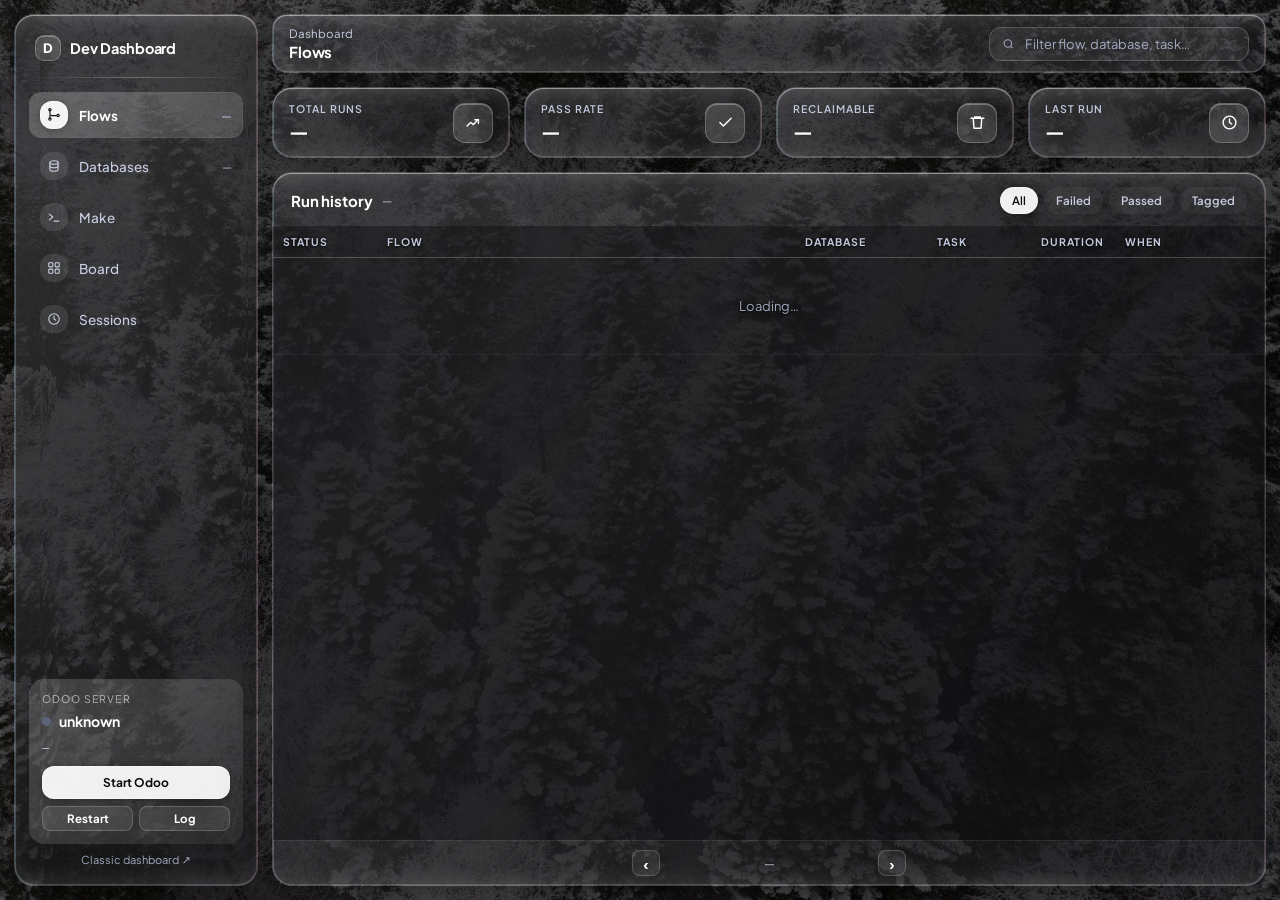
==== commit bf533549: "One look, always rotating, and far less SVG filtering Vision, Mono and Flat are gone — markup, JavaS" ====
--- a/index.html
+++ b/index.html
@@ -87,62 +87,6 @@
   --sel-bg: rgba(0,117,255,.16);
 }
 
-/* ──────────────────────────────────────────────────────────────────────────
-   MONOCHROME
-
-   Glass does not need a hue. It needs luminance variation behind it — on a
-   flat black page there is nothing for it to pick up and it reads as a grey
-   box, so --g-cover still ramps #1c1c1e → #000.
-
-   What a hue was quietly doing was carrying pass/fail. Monochrome has one
-   channel left for that, brightness, so it is spent where it matters:
-   failures are pure white and bold, passes are dim grey. Scanning for red
-   among green becomes scanning for bright among dim, which is at least as
-   fast and survives colour blindness. Version badges use the same trick —
-   v19 brightest, v14 dimmest.
-   ────────────────────────────────────────────────────────────────────────── */
-:root[data-theme="mono"] {
-  /* Black and white means no hue. It does not mean no contrast — the first
-     attempt dropped text to #8b8b8b and card fills to 7% white, which reads
-     as washed out rather than crisp. Everything here is pushed back up:
-     brighter text, stronger surfaces, a harder border. */
-  --vu-body: #000000;
-  --vu-secondary: rgba(255,255,255,.08);
-  --vu-sidenav-btn: rgba(255,255,255,.11);
-
-  --vu-brand: #ffffff;
-  --vu-brand-focus: #ffffff;
-  --vu-primary: #ffffff;
-  --vu-primary-focus: #e4e4e4;
-  --on-accent: #000000;
-
-  /* Status keeps its hue. It is the one place colour is doing real work,
-     and desaturating it made the table harder to scan, not cleaner. */
-  --vu-success: #01b574;
-  --vu-success-focus: #35d28a;
-  --vu-warning: #ffb547;
-  --vu-error: #e31a1a;
-  --vu-error-focus: #ee5d50;
-
-  --vu-text: #b4b4b4;
-  --vu-text-focus: #ffffff;
-  --vu-border: rgba(255,255,255,.3);
-  --vu-border-navbar: rgba(255,255,255,.22);
-  --vu-grey-400: #c4c4c4;
-  --vu-grey-500: #8e8e8e;
-  --vu-grey-600: #5a5a5a;
-
-  --g-cover:  linear-gradient(159.02deg, #232326 14.25%, #121214 56.45%, #000000 86.14%);
-  --g-card:   linear-gradient(127.09deg, rgba(255,255,255,.11) 19.41%, rgba(255,255,255,.045) 76.65%);
-  --g-box:    linear-gradient(126.97deg, rgba(255,255,255,.09) 28.26%, rgba(255,255,255,.045) 91.2%);
-  --g-navbar: linear-gradient(123.64deg, rgba(255,255,255,0) -22.38%, rgba(255,255,255,.08) 70.38%);
-  --g-menu:   linear-gradient(126.97deg, rgba(255,255,255,.14) 28.26%, rgba(255,255,255,.06) 91.2%);
-  --g-primary: linear-gradient(97.89deg, #ffffff 0%, #d8d8d8 100%);
-  --g-border: radial-gradient(94.43% 69.43% at 50% 50%, rgba(255,255,255,.7) 0%, rgba(255,255,255,.06) 100%);
-
-  --head-bg: #0d0d0f;
-  --sel-bg: rgba(255,255,255,.16);
-}
 
 /* ──────────────────────────────────────────────────────────────────────────
    GLASS — the Apple reading of the material.
@@ -231,11 +175,15 @@
 :root[data-theme="glass"] .vbox,
 :root[data-theme="glass"] .topbar {
   corner-shape: squircle;
-  /* Clear glass, not frosted. No blur anywhere on the chrome — the backdrop
-     reads through sharp, the way the reference's "Regular Glass" does. This
-     also removes the lens/blur conflict outright: with nothing averaging the
-     displacement away, refraction runs at full strength. */
-  backdrop-filter: url(#lens) saturate(118%) brightness(1.04);
+  /* Clear glass, not frosted — the backdrop reads through sharp, the way
+     the reference's "Regular Glass" does.
+
+     Native filters only here. backdrop-filter with an SVG url() reference
+     runs on a slower path than blur()/saturate(), and this selector covers
+     every .vcard and .vbox on the page: the sidebar, four stat cards, both
+     panels, the topbar, the drawer. Paying SVG-filter cost on all of them
+     is what made scrolling heavier than the old gradient themes. */
+  backdrop-filter: saturate(118%) brightness(1.04);
   box-shadow:
     inset 0 1px 0 rgba(255,255,255,.3),
     inset 0 -1px 0 rgba(255,255,255,.07),
@@ -261,11 +209,16 @@
    card itself carries the lens and no blur, so its rim refracts crisply.
    An inset pseudo-element carries the blur, so the interior is frosted. The
    rim band between them is where glass actually looks like glass. */
+/* Two elements, not eight. Refraction needs a tall rim and a wide span to
+   register at all — it reads on the sidebar's full-height edge and on the
+   drawer, and on a 70px stat card it costs a slow filter pass to bend
+   something nobody can see.
+
+   If scrolling is still heavy, delete this rule. Nothing else depends on
+   it and the glass survives: the rim highlights, the Fresnel edges and the
+   dispersion tint are all CSS and cost nothing. */
 :root[data-theme="glass"] aside.nav,
-:root[data-theme="glass"] .drawer,
-:root[data-theme="glass"] .topbar,
-:root[data-theme="glass"] .stat,
-:root[data-theme="glass"] .odoo-state {
+:root[data-theme="glass"] .drawer {
   backdrop-filter: url(#lens) saturate(118%) brightness(1.05);
 }
 /* The inset frosted interior is gone. It existed to let a blurred centre
@@ -363,7 +316,6 @@
 /* Acted on: a white chip with dark ink. Unmistakably selected, and the only
    thing on the page bright enough to be read as "here". */
 :root[data-theme="glass"] .chip.on,
-:root[data-theme="glass"] #themes .chip.on,
 :root[data-theme="glass"] .btn:not(.ghost),
 :root[data-theme="glass"] .navitem.on .tile {
   background: rgba(255,255,255,.93);
@@ -389,71 +341,6 @@
 :root[data-theme="glass"] .v17 { background: rgba(10,132,255,.26);  color: #7ab8ff; }
 :root[data-theme="glass"] .v19 { background: rgba(191,90,242,.26);  color: #d8a5ff; }
 
-/* ──────────────────────────────────────────────────────────────────────────
-   FLAT — black and white done on its own terms.
-
-   The Mono theme above is Vision UI with the hue removed, and it shows: the
-   big cover gradient that gives the original its depth turns into a grey
-   smear once there is no colour in it. Washes only read as depth when they
-   are tinted.
-
-   So this one drops the device entirely. Flat near-black surfaces, uniform
-   1px hairlines instead of the radial fading border, tighter radii, no
-   gradient anywhere. Different lineage — Linear, Vercel — rather than a
-   drained Vision UI. Status keeps its colour here too.
-   ────────────────────────────────────────────────────────────────────────── */
-:root[data-theme="flat"] {
-  --vu-body: #000000;
-  --vu-secondary: #141414;
-  --vu-sidenav-btn: #1e1e1e;
-
-  --vu-brand: #ffffff;
-  --vu-brand-focus: #ffffff;
-  --vu-primary: #ffffff;
-  --vu-primary-focus: #e4e4e4;
-  --on-accent: #000000;
-
-  --vu-success: #30d158;
-  --vu-success-focus: #30d158;
-  --vu-warning: #ffd60a;
-  --vu-error: #ff453a;
-  --vu-error-focus: #ff453a;
-
-  --vu-text: #a1a1a1;
-  --vu-text-focus: #ffffff;
-  --vu-border: #2a2a2a;
-  --vu-border-navbar: #262626;
-  --vu-grey-400: #c9c9c9;
-  --vu-grey-500: #7d7d7d;
-  --vu-grey-600: #525252;
-
-  /* Flat fills, written as gradients only because the shell expects them. */
-  --g-cover:   linear-gradient(#000000, #000000);
-  --g-card:    linear-gradient(rgba(255,255,255,.035), rgba(255,255,255,.035));
-  --g-box:     linear-gradient(rgba(255,255,255,.05), rgba(255,255,255,.05));
-  --g-navbar:  linear-gradient(rgba(255,255,255,.035), rgba(255,255,255,.035));
-  --g-menu:    linear-gradient(rgba(255,255,255,.07), rgba(255,255,255,.07));
-  --g-primary: linear-gradient(#ffffff, #ffffff);
-  /* A hairline of one weight all the way round, not brightest in the middle. */
-  --g-border:  linear-gradient(rgba(255,255,255,.13), rgba(255,255,255,.13));
-
-  --head-bg: #0b0b0b;
-  --sel-bg: rgba(255,255,255,.1);
-
-  /* Softer corners belong to the glass look; flat wants them tighter. */
-  --r-xl: 12px;
-  --r-lg: 10px;
-  --r-btn: 8px;
-}
-/* Nothing to see through, so the blur is only costing frames. */
-:root[data-theme="flat"] .vcard,
-:root[data-theme="flat"] .vbox,
-:root[data-theme="flat"] .topbar { backdrop-filter: none; }
-:root[data-theme="flat"] .v14 { background: #1c1c1c; color: #9a9a9a; }
-:root[data-theme="flat"] .v17 { background: #2b2b2b; color: #d4d4d4; }
-:root[data-theme="flat"] .v19 { background: #3d3d3d; color: #ffffff; }
-:root[data-theme="flat"] .tag { background: #2b2b2b; color: #e0e0e0; }
-
 /* The glyph stays in the markup but is hidden while status keeps its hue —
    a dot and a tick side by side say the same thing twice. One rule away if
    a future theme drops colour again. */
@@ -461,10 +348,6 @@
 
 /* Version badges still ride brightness — there is no hue to spare and the
    ordering v19 > v17 > v14 is what the badge is for. */
-:root[data-theme="mono"] .v14 { background: rgba(255,255,255,.1);  color: #a8a8a8; }
-:root[data-theme="mono"] .v17 { background: rgba(255,255,255,.2);  color: #e0e0e0; }
-:root[data-theme="mono"] .v19 { background: rgba(255,255,255,.34); color: #ffffff; }
-:root[data-theme="mono"] .tag { background: rgba(255,255,255,.18); color: #ffffff; }
 
 * { box-sizing: border-box; }
 
@@ -590,12 +473,6 @@
 }
 .search input { background: none; border: 0; outline: 0; color: #fff; font-family: inherit; font-size: 13px; width: 100%; }
 .search input::placeholder { color: var(--vu-grey-500); }
-#bgpick {
-  background: var(--vu-secondary); color: var(--vu-text-focus);
-  border: 1px solid var(--vu-border-navbar); border-radius: var(--r-btn);
-  padding: 6px 9px; font: inherit; font-size: 12px; cursor: pointer; outline: 0;
-}
-#bgpick option { background: #10132b; color: #fff; }
 /* The incoming image during a rotation. z-index -1 puts it above the body's
    own background and below the app, so backdrop-filter still samples it —
    the glass refracts the new photo as it arrives rather than after. */
@@ -627,10 +504,6 @@
   color: var(--vu-text); background: rgba(255,255,255,.05); border: 1px solid transparent;
 }
 .chip.on { color: var(--on-accent); background: var(--vu-brand); }
-/* The topbar's own highlight gradient runs straight under these, so the
-   inactive ones need more than the panel chips to stay legible. */
-#themes .chip { background: rgba(255,255,255,.09); border-color: var(--vu-border-navbar); }
-#themes .chip.on { background: var(--vu-brand); border-color: transparent; }
 
 .tscroll { flex: 1; min-height: 0; overflow: auto; }
 table.dense { width: 100%; border-collapse: collapse; }
@@ -907,24 +780,6 @@
     <div class="topbar">
       <div class="crumb">Dashboard<b id="crumb">Flows</b></div>
       <div class="grow"></div>
-      <select id="bgpick" title="Backdrop" aria-label="Backdrop image">
-        <option value="auto">Auto · rotate</option>
-        <option value="bg7">7 · Tall trees ▲</option>
-        <option value="bg1">1 · Misty ridge</option>
-        <option value="bg2">2 · Fog &amp; conifers</option>
-        <option value="bg3">3 · Snow canopy</option>
-        <option value="bg4">4 · Snow forest</option>
-        <option value="bg5">5 · Clouds</option>
-        <option value="bg6">6 · Dead trees</option>
-        <option value="backdrop">Accretion disc</option>
-        <option value="">Mesh only</option>
-      </select>
-      <div class="chips" id="themes">
-        <div class="chip on" data-t="glass">Glass</div>
-        <div class="chip" data-t="vision">Vision</div>
-        <div class="chip" data-t="mono">Mono</div>
-        <div class="chip" data-t="flat">Flat</div>
-      </div>
       <div class="search">
         <svg viewBox="0 0 24 24"><circle cx="11" cy="11" r="7"/><path d="M20 20l-3.5-3.5"/></svg>
         <input id="q" aria-label="Filter runs" placeholder="Filter flow, database, task…">
@@ -1733,30 +1588,18 @@
   };
 });
 
-document.querySelectorAll('#themes .chip').forEach(c => {
-  c.onclick = () => {
-    document.querySelectorAll('#themes .chip').forEach(x => x.classList.remove('on'));
-    c.classList.add('on');
-    document.documentElement.dataset.theme = c.dataset.t;
-    try { localStorage.setItem('vision-lab-theme', c.dataset.t); } catch {}
-  };
-});
-try {
-  const saved = localStorage.getItem('vision-lab-theme');
-  if (saved) document.querySelector(`#themes .chip[data-t="${saved}"]`)?.click();
-} catch {}
 
 // Backdrop picker. Writing --bg-photo inline on :root overrides the theme's
 // own value, so switching needs no stylesheet surgery.
-const bg = $('#bgpick');
-// The accretion disc is deliberately not in the rotation — it is a different
-// register from the forests and reads as a mistake when it comes round.
+/* Always rotating. There is no picker any more: one look, and the backdrop
+   cycles on its own. The accretion disc stays out of the rotation — it is a
+   different register from the forests and reads as a mistake mid-cycle. */
 const ROTATION = ['bg1', 'bg2', 'bg3', 'bg4', 'bg5', 'bg6', 'bg7'];
 const ROTATE_MS = 45000;
-let bgTimer = null, bgIdx = ROTATION.indexOf('bg7');
+let bgTimer = null, bgIdx = Math.floor(Math.random() * 7);
 
 const applyBg = v => document.documentElement.style.setProperty(
-  '--bg-photo', v ? `url('/static/bg/${v}.jpg')` : 'none');
+  '--bg-photo', `url('/static/bg/${v}.jpg')`);
 
 /* Crossfade rather than swap. Decoding happens before anything is shown, so
    a slow image delays the change instead of flashing an empty frame. */
@@ -1770,33 +1613,15 @@
     requestAnimationFrame(() => { layer.style.opacity = '1'; });
     setTimeout(() => { applyBg(name); layer.remove(); }, 1200);
   };
-  img.onerror = () => applyBg(name);     // worst case, swap without the fade
+  img.onerror = () => applyBg(name);
   img.src = `/static/bg/${name}.jpg`;
 }
 
-function stopRotate() { clearInterval(bgTimer); bgTimer = null; }
-function startRotate() {
-  stopRotate();
-  bgTimer = setInterval(() => {
-    bgIdx = (bgIdx + 1) % ROTATION.length;
-    fadeTo(ROTATION[bgIdx]);
-  }, ROTATE_MS);
-}
-
-function selectBg(v) {
-  if (v === 'auto') { applyBg(ROTATION[bgIdx]); startRotate(); }
-  else { stopRotate(); applyBg(v); }
-}
-
-bg.onchange = () => {
-  selectBg(bg.value);
-  try { localStorage.setItem('vision-lab-bg', bg.value); } catch {}
-};
-try {
-  const saved = localStorage.getItem('vision-lab-bg');
-  bg.value = saved === null ? 'auto' : saved;
-} catch { bg.value = 'auto'; }
-selectBg(bg.value);
+applyBg(ROTATION[bgIdx]);
+bgTimer = setInterval(() => {
+  bgIdx = (bgIdx + 1) % ROTATION.length;
+  fadeTo(ROTATION[bgIdx]);
+}, ROTATE_MS);
 
 $('#q').addEventListener('input', e => { Q = e.target.value.trim().toLowerCase(); PAGE = 0; renderRuns(); });
 $('#prev').onclick = () => goPage(-1);
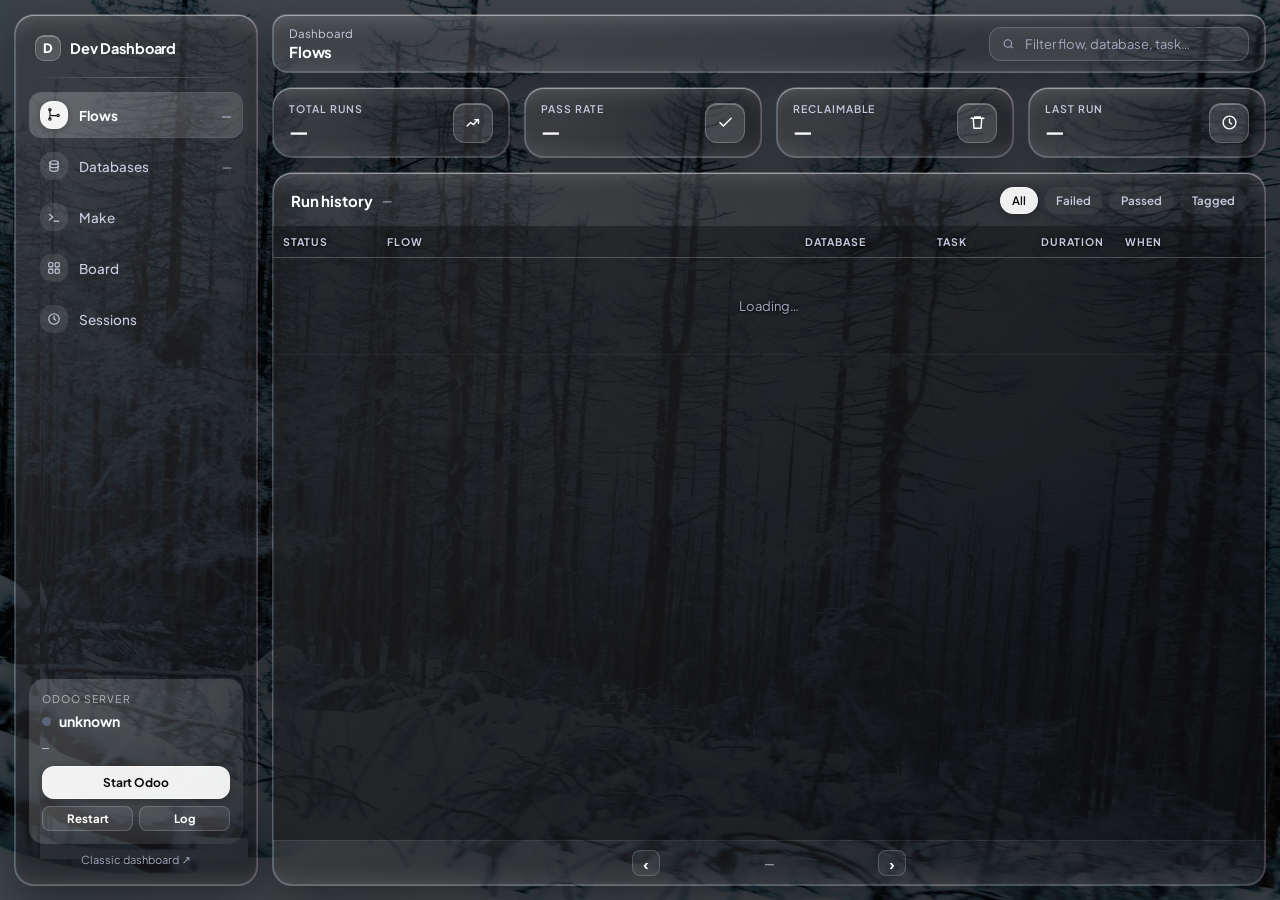
==== commit 2b03f5fb: "Make the search filter the tab you are actually on The box sits in the global topbar but only ever c" ====
--- a/index.html
+++ b/index.html
@@ -948,6 +948,12 @@
 const api = p => fetch(p).then(r => r.json());
 
 let RUNS = [], FILTER = 'all', Q = '', PAGE = 0;
+/* The search box lives in the global topbar, so it has to act on whatever
+   tab is open — it used to call renderRuns() unconditionally, which meant
+   typing in it did nothing anywhere except Flows. */
+let VIEW = 'flows';
+let DBROWS = [], DBACTIVE = null, SESSIONS = [];
+const hit = (...parts) => !Q || parts.filter(Boolean).join(' ').toLowerCase().includes(Q);
 const PAGE_SIZE = 20;
 
 /* ── Formatting ─────────────────────────────────────────────────────────── */
@@ -1088,17 +1094,25 @@
     .map(v => `<span class="vbadge v${v}" style="margin-right:5px">v${v}</span>`).join('') || '—';
 
   // Group by version — the badges were the real organising axis all along.
-  const rows = names.map((n, i) => ({ name: n, ver: vers[i], prof: profiles[n] || null }))
+  DBROWS = names.map((n, i) => ({ name: n, ver: vers[i], prof: profiles[n] || null }))
     .sort((a, b) => (b.ver || '').localeCompare(a.ver || '') || a.name.localeCompare(b.name));
-
-  $('#dbs').innerHTML = rows.map(r => `
+  DBACTIVE = active;
+  renderDbs();
+}
+
+function renderDbs() {
+  const active = DBACTIVE;
+  const rows = DBROWS.filter(r => hit(r.name, r.prof, r.ver && 'v' + r.ver));
+  $('#d-total').textContent = rows.length === DBROWS.length
+    ? DBROWS.length : `${rows.length} / ${DBROWS.length}`;
+  $('#dbs').innerHTML = rows.length ? rows.map(r => `
     <tr class="${r.name === active ? 'sel' : 'clickable'}" data-db="${esc(r.name)}">
       <td>${r.ver ? `<span class="vbadge v${r.ver}">v${r.ver}</span>` : '<span class="muted">—</span>'}</td>
       <td class="mono">${esc(r.name)}${r.name === active ? ' <span class="tag" style="background:rgba(1,181,116,.18);color:var(--vu-success-focus)">in conf</span>' : ''}</td>
       <td>${r.prof ? `<span class="vbadge" style="background:rgba(255,255,255,.08);color:var(--vu-grey-400)">${esc(r.prof)}</span>`
                    : '<span class="muted" style="font-size:11.5px">no profile</span>'}</td>
       <td class="num"><span class="muted" style="font-size:11.5px">${r.name === active ? '' : 'Switch →'}</span></td>
-    </tr>`).join('');
+    </tr>`).join('') : '<tr><td colspan="4"><div class="empty">No database matches that filter.</div></td></tr>';
 
   $('#dbs').querySelectorAll('tr.clickable').forEach(tr => {
     tr.onclick = () => switchDb(tr.dataset.db);
@@ -1127,8 +1141,6 @@
 
 async function loadMake() {
   TARGETS = await api('/api/make/targets');
-  const n = TARGETS.reduce((a, g) => a + g.targets.length, 0);
-  $('#make-sub').textContent = `${n} targets in ${TARGETS.length} groups`;
 
   // Offer the real database list to the shared DB box.
   api('/api/databases').then(d => {
@@ -1136,7 +1148,19 @@
     if (!ctx('DB')) $('#ctx-DB').value = d.active_db || '';
   }).catch(() => {});
 
-  $('#make-list').innerHTML = TARGETS.map(g => `
+  renderMake();
+}
+
+function renderMake() {
+  const groups = TARGETS
+    .map(g => ({ group: g.group, targets: g.targets.filter(t => hit(t.name, t.description, g.group)) }))
+    .filter(g => g.targets.length);
+  const shown = groups.reduce((a, g) => a + g.targets.length, 0);
+  const all = TARGETS.reduce((a, g) => a + g.targets.length, 0);
+  $('#make-sub').textContent = shown === all
+    ? `${all} targets in ${TARGETS.length} groups`
+    : `${shown} of ${all} targets`;
+  $('#make-list').innerHTML = groups.map(g => `
     <div class="tgroup">${esc(g.group)}</div>
     ${g.targets.map(t => {
       const shared = (t.params || []).filter(p => ['MOD', 'DB', 'PRJ'].includes(p.name));
@@ -1227,8 +1251,14 @@
 async function loadBoard() {
   const d = await api('/api/board');
   BOARD = Array.isArray(d) ? d : (d.items || []);
-  $('#board-sub').textContent = BOARD.length + ' saved';
-  $('#board-list').innerHTML = BOARD.map((b, i) => `
+  renderBoardList();
+}
+
+function renderBoardList() {
+  const list = BOARD.filter(b => hit(b.title, b.task_number, b.content_type, b.session_title));
+  $('#board-sub').textContent = list.length === BOARD.length
+    ? BOARD.length + ' saved' : `${list.length} of ${BOARD.length}`;
+  $('#board-list').innerHTML = list.length ? list.map((b, i) => `
     <div class="bitem" data-i="${i}">
       <div class="bt">${esc(b.title)}</div>
       <div class="bm">
@@ -1236,12 +1266,12 @@
         ${b.task_number ? `<span class="mono">${esc(b.task_number)}</span>` : ''}
         <span>${b.created_at ? new Date(b.created_at).toLocaleDateString() : ''}</span>
       </div>
-    </div>`).join('');
+    </div>`).join('') : '<div class="empty">Nothing matches that filter.</div>';
   $('#board-list').querySelectorAll('.bitem').forEach(el => {
     el.onclick = () => {
       $('#board-list').querySelectorAll('.bitem').forEach(x => x.classList.remove('sel'));
       el.classList.add('sel');
-      showBoard(BOARD[+el.dataset.i]);
+      showBoard(list[+el.dataset.i]);          // index into the filtered list
     };
   });
 }
@@ -1276,19 +1306,28 @@
 /* ── Sessions ───────────────────────────────────────────────────────────── */
 async function loadSessions() {
   const d = await api('/api/sessions?limit=200');
-  const rows = Array.isArray(d) ? d : (d.sessions || []);
-  $('#sess-sub').textContent = rows.length + ' sessions';
-  $('#sessions').innerHTML = rows.map((r, i) => {
+  SESSIONS = Array.isArray(d) ? d : (d.sessions || []);
+  renderSessions();
+}
+
+function renderSessions() {
+  const rows = SESSIONS.filter(r => hit(
+    r.ai_title, r.project, r.date, r.task_number,
+    (r.tasks || []).map(t => t.task_number).join(' ')));
+  $('#sess-sub').textContent = rows.length === SESSIONS.length
+    ? SESSIONS.length + ' sessions' : `${rows.length} of ${SESSIONS.length}`;
+  $('#sessions').innerHTML = rows.length ? rows.map((r, i) => {
     const tasks = r.tasks || [];
-    return `<tr>
+    return `<tr data-i="${i}">
       <td class="mono muted">${esc(r.date || '')}</td>
       <td>${esc(r.ai_title || '(untitled)')}</td>
       <td class="muted">${esc(r.project || '—')}</td>
       <td><div class="taskcell" data-i="${i}">${taskChips(tasks, false)}</div></td>
     </tr>`;
-  }).join('');
-
-  $('#sessions').querySelectorAll('tr').forEach((tr, i) => {
+  }).join('') : '<tr><td colspan="4"><div class="empty">No session matches that filter.</div></td></tr>';
+
+  $('#sessions').querySelectorAll('tr[data-i]').forEach(tr => {
+    const i = +tr.dataset.i;
     tr.classList.add('clickable');
     tr.onclick = e => { if (!e.target.classList.contains('morebtn')) editSession(rows[i]); };
   });
@@ -1569,7 +1608,10 @@
     document.querySelectorAll('.view').forEach(x => x.classList.remove('on'));
     $('#v-' + v).classList.add('on');
     $('#crumb').textContent = it.dataset.name || it.textContent.trim().split(/\s/)[0];
-    const once = (el, fn) => { if (!el.dataset.done) { el.dataset.done = 1; fn(); } };
+    VIEW = v;
+    $('#q').placeholder = PLACEHOLDER[v] || 'Filter…';
+    $('#q').setAttribute('aria-label', PLACEHOLDER[v] || 'Filter');
+    const once = (el, fn) => { if (!el.dataset.done) { el.dataset.done = 1; fn(); } else (RERENDER[v] || (() => {}))(); };
     if (v === 'databases') once($('#dbs'), loadDbs);
     if (v === 'make')      once($('#make-list'), loadMake);
     if (v === 'board')     once($('#board-list'), loadBoard);
@@ -1623,7 +1665,27 @@
   fadeTo(ROTATION[bgIdx]);
 }, ROTATE_MS);
 
-$('#q').addEventListener('input', e => { Q = e.target.value.trim().toLowerCase(); PAGE = 0; renderRuns(); });
+/* One handler, dispatched by view. A missing entry would silently do
+   nothing, which is the bug this replaces, so every view has one. */
+const RERENDER = {
+  flows: () => { PAGE = 0; renderRuns(); },
+  databases: renderDbs,
+  make: renderMake,
+  board: renderBoardList,
+  sessions: renderSessions,
+};
+const PLACEHOLDER = {
+  flows: 'Filter flow, database, task…',
+  databases: 'Filter database, profile, version…',
+  make: 'Filter target or description…',
+  board: 'Filter title, task, type…',
+  sessions: 'Filter title, project, task, date…',
+};
+
+$('#q').addEventListener('input', e => {
+  Q = e.target.value.trim().toLowerCase();
+  (RERENDER[VIEW] || RERENDER.flows)();
+});
 $('#prev').onclick = () => goPage(-1);
 $('#next').onclick = () => goPage(1);
 addEventListener('keydown', e => {
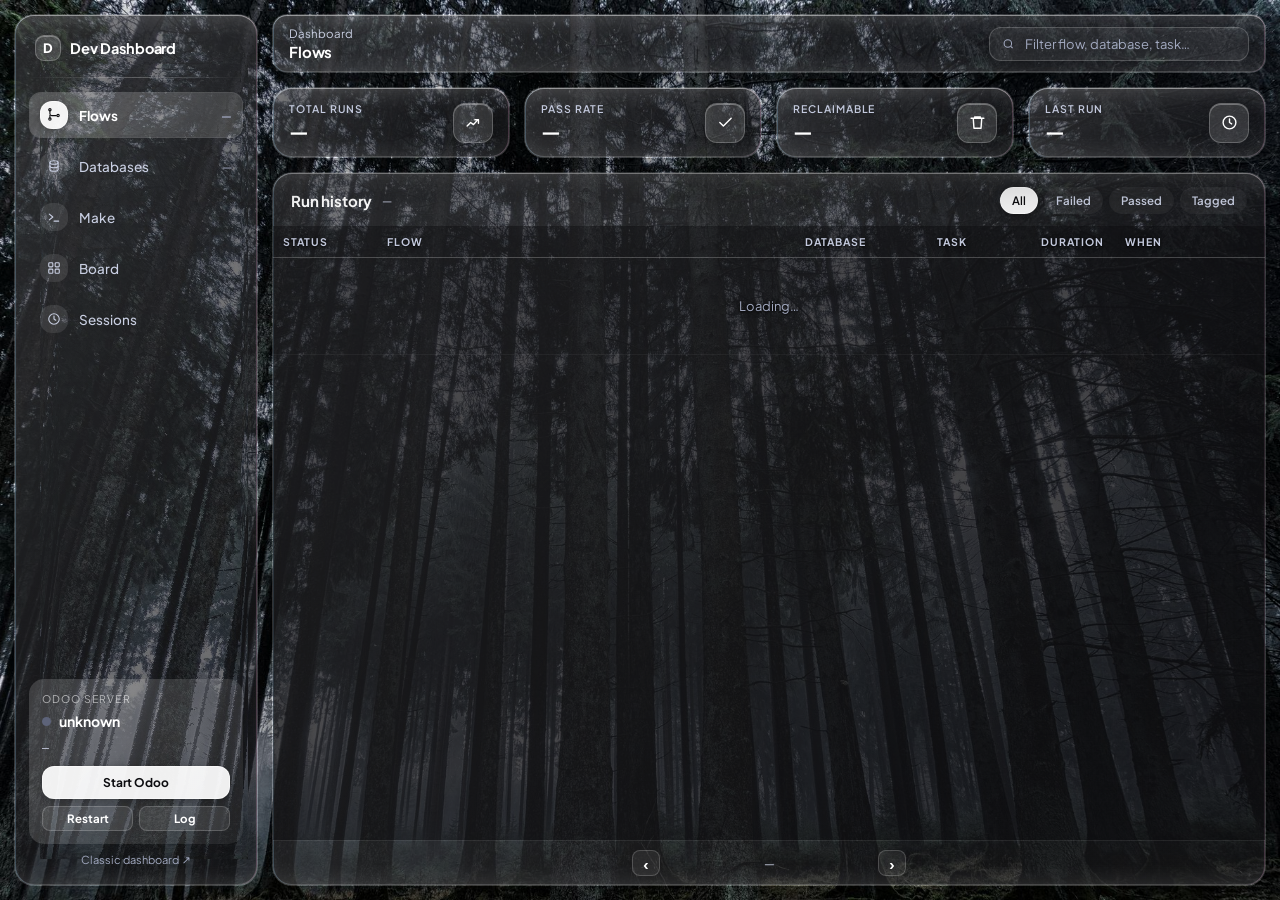
==== commit ea9f4b32: "Fix list scrolling: drop backdrop-filter from the scroll containers A scroll container inside a back" ====
--- a/index.html
+++ b/index.html
@@ -178,12 +178,30 @@
   /* Clear glass, not frosted — the backdrop reads through sharp, the way
      the reference's "Regular Glass" does.
 
-     Native filters only here. backdrop-filter with an SVG url() reference
-     runs on a slower path than blur()/saturate(), and this selector covers
-     every .vcard and .vbox on the page: the sidebar, four stat cards, both
-     panels, the topbar, the drawer. Paying SVG-filter cost on all of them
-     is what made scrolling heavier than the old gradient themes. */
-  backdrop-filter: saturate(118%) brightness(1.04);
+     No backdrop-filter at all here, and that is a performance fix rather
+     than a style choice. A scroll container inside a backdrop-filtered
+     element cannot take Chrome's fast scrolling path: the filtered region
+     is re-evaluated every frame, so the run, database, make, board and
+     session lists all stuttered while scrolling. Measured on the session
+     list, 2.5s of continuous scrolling:
+
+       with backdrop-filter     p95 33.4ms, 18 dropped frames
+       without                  p95 16.7ms,  0 dropped frames
+
+     Repeated twice each way, same result. It cost nothing to lose: the
+     filter was only saturate(118%) brightness(1.04) over an already
+     translucent fill, and removing it moves the average pixel by 4.2 across
+     all three channels — about 1.4 levels each, invisible without an A/B.
+
+     The glass itself is unaffected. It comes from the translucent fill, the
+     rim highlight, the Fresnel edges and the dispersion tint, none of which
+     are filters.
+
+     It has to say `none` explicitly, not just omit the property: the base
+     theme sets blur(60px) on .vcard, so dropping the override here would
+     hand the glass theme a 60px frost and a worse version of the same
+     scrolling problem. */
+  backdrop-filter: none;
   box-shadow:
     inset 0 1px 0 rgba(255,255,255,.3),
     inset 0 -1px 0 rgba(255,255,255,.07),
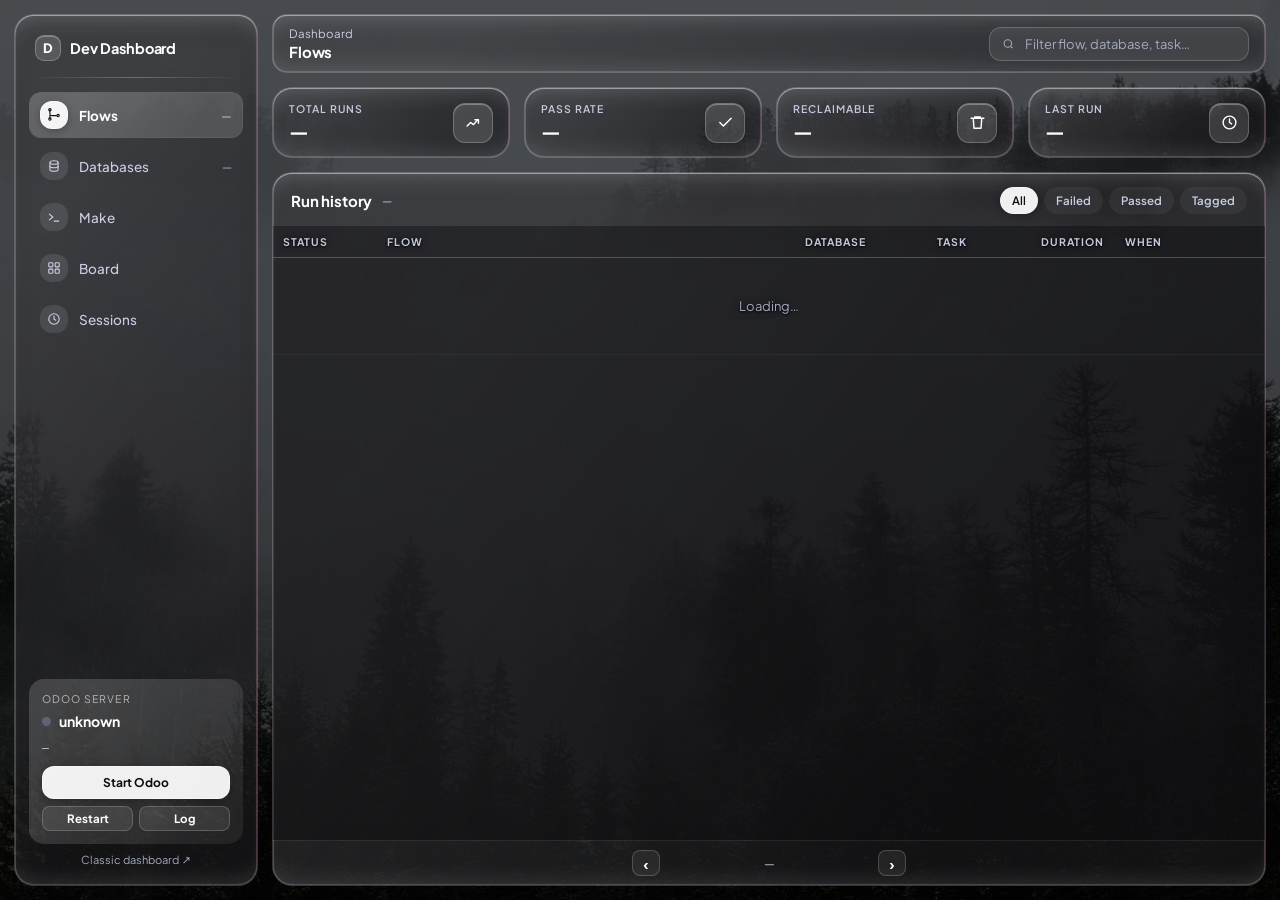
==== commit 9fa3211c: "Remove the outer drop shadows: they cost 60% of the frame rate Scrolling ran at ~45fps on a 120Hz di" ====
--- a/index.html
+++ b/index.html
@@ -204,8 +204,7 @@
   backdrop-filter: none;
   box-shadow:
     inset 0 1px 0 rgba(255,255,255,.3),
-    inset 0 -1px 0 rgba(255,255,255,.07),
-    0 14px 44px rgba(0,0,0,.42);
+    inset 0 -1px 0 rgba(255,255,255,.07);
 }
 
 /* Refraction on every surface big enough to show it. Still not the table
@@ -244,7 +243,26 @@
    so the whole surface refracts and the backdrop stays sharp throughout. */
 
 /* Fresnel: a real edge goes bright because light grazing it reflects rather
-   than passes through. Two stacked inset rings approximate the falloff. */
+   than passes through. Two stacked inset rings approximate the falloff.
+
+   No OUTER shadow here, and that is a performance fix. Measured on an M4 Mac
+   at 120Hz, scrolling the session list:
+
+     hairlines + fresnel insets, no outer shadow   120 fps
+     + outer shadow, blur  6px                      46 fps
+     + outer shadow, blur 12px                      47 fps
+     + outer shadow, blur 24px                      48 fps
+     + outer shadow, blur 48px                      47 fps
+
+   The radius is irrelevant — a 6px blur costs exactly as much as 48px, so
+   this is not blur work. An outer shadow on a translucent element sitting
+   over the photo drops Chrome off its fast scrolling path entirely, and the
+   whole region is re-blended every frame instead of scrolled.
+
+   Everything that makes the edge read as glass is an INSET, and insets are
+   free: the two 28px Fresnel rings measured at 120 fps on their own. What
+   is lost is only the cards' drop-float against the backdrop, which the
+   bright top edge and the dispersion hairlines carry well enough. */
 :root[data-theme="glass"] .vcard,
 :root[data-theme="glass"] .vbox,
 :root[data-theme="glass"] .topbar {
@@ -255,8 +273,7 @@
     inset -1px 0 0 rgba(255,150,215,.17),
     inset 0 -1px 0 rgba(255,255,255,.1),
     inset 0 -18px 28px -22px rgba(255,255,255,.22),
-    inset 0 18px 28px -22px rgba(255,255,255,.3),
-    0 16px 48px rgba(0,0,0,.44);
+    inset 0 18px 28px -22px rgba(255,255,255,.3);
 }
 
 /* The exception that keeps the table readable. */
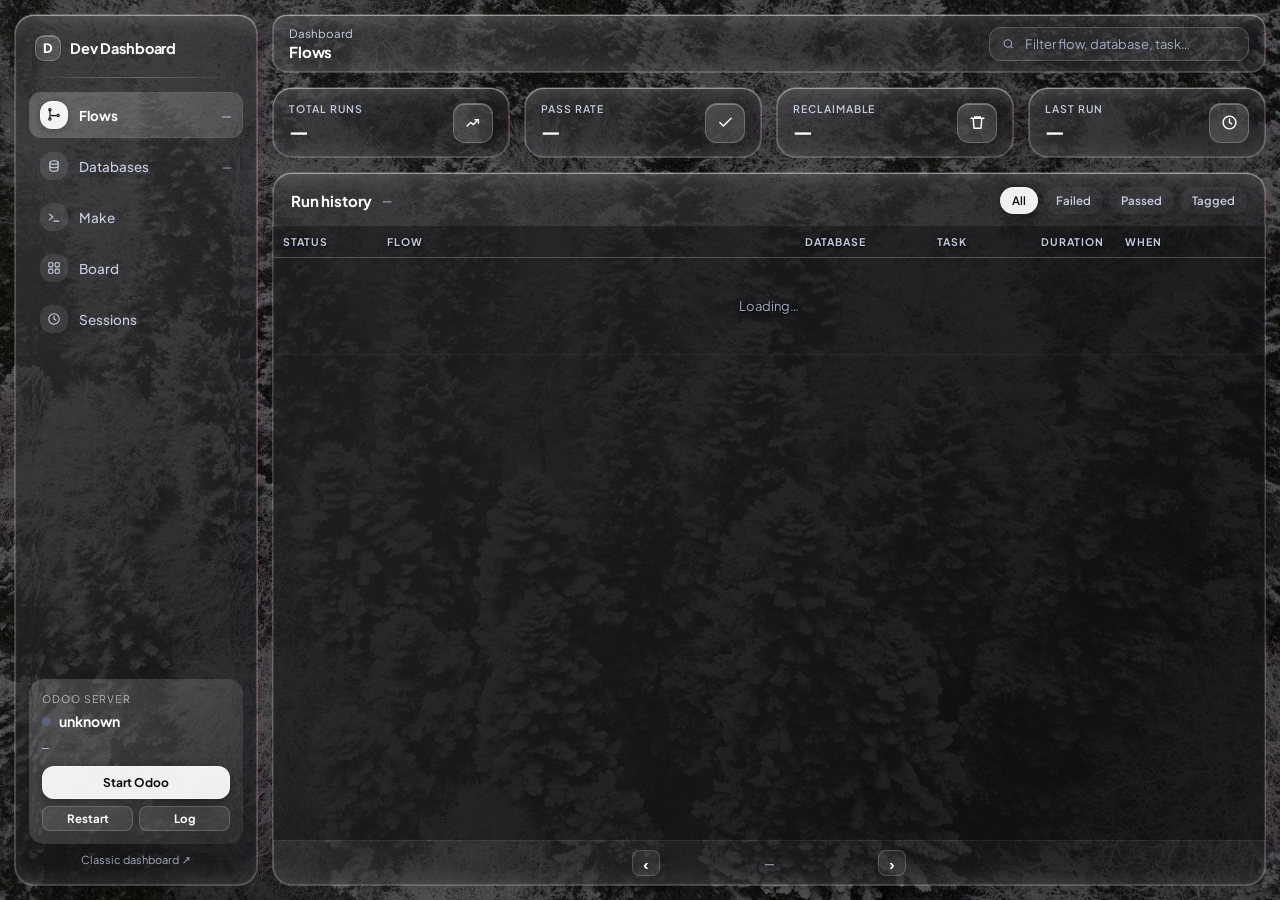
==== commit b9c136f2: "Make the stat cards real controls, and add motion The stat cards carried a bordered icon tile styled" ====
--- a/index.html
+++ b/index.html
@@ -636,6 +636,85 @@
 .iconbtn:hover { background: rgba(255,255,255,.2); }
 .iconbtn.danger:hover { background: rgba(255,69,58,.28); border-color: rgba(255,69,58,.5); }
 table.dense tbody tr.clickable:hover td { background: rgba(255,255,255,.08); }
+
+/* ── Motion ──────────────────────────────────────────────────────────────────
+   Two rules, both paid for in measurement on the real display:
+
+   1. Only transform and opacity are animated. They run on the compositor;
+      anything else repaints, and this page already lost more than half its
+      frame rate twice to things that repaint (backdrop-filter on scrollers,
+      outer box-shadows on cards).
+   2. Nothing loops. A continuous animation inside the sidebar would keep its
+      backdrop-filter lens re-evaluating forever, so every animation here is a
+      one-shot that ends and leaves no transform behind.
+   ────────────────────────────────────────────────────────────────────────── */
+:root { --ease: cubic-bezier(.2, .7, .2, 1); }
+
+@keyframes rise   { from { opacity: 0; transform: translateY(10px); } }
+@keyframes rowIn  { from { opacity: 0; transform: translate(var(--dx, 0px), var(--dy, 5px)); } }
+@keyframes pop    { from { transform: scale(.8); } }
+@keyframes fadeIn { from { opacity: 0; } }
+@keyframes modalIn { from { opacity: 0; transform: translateY(10px) scale(.97); } }
+@keyframes flash  { 0%, 100% { opacity: 1; } 50% { opacity: .3; } }
+
+/* A view arrives as stat cards in sequence, then the panel under them. */
+.view.on > .stats > .stat { animation: rise .32s var(--ease) backwards; }
+.view.on > .stats > .stat:nth-child(2) { animation-delay: 45ms; }
+.view.on > .stats > .stat:nth-child(3) { animation-delay: 90ms; }
+.view.on > .stats > .stat:nth-child(4) { animation-delay: 135ms; }
+.view.on > *:not(.stats) { animation: rise .34s var(--ease) backwards; }
+.view.on > .stats ~ * { animation-delay: 120ms; }
+.view.on > *:not(.stats) ~ *:not(.stats) { animation-delay: 70ms; }
+
+/* Rows cascade in. --i is the row index; the delay is capped so a 74-item
+   list does not take a second to finish arriving. Paging sets --dx so rows
+   come from the side you are moving toward. Typing in the search box does
+   NOT replay this — the list would strobe on every keystroke. */
+.rows-in > tr, .rows-in > .bitem, .rows-in .trow, .rows-in .tgroup {
+  animation: rowIn .26s var(--ease) backwards;
+  animation-delay: calc(min(var(--i, 0), 22) * 13ms);
+}
+.flash { animation: flash .5s ease 2; }
+.replay-fade { animation: rise .24s var(--ease); }
+
+/* Press feedback on everything that is actually a control. */
+.btn, .iconbtn, .runbtn, .pbtn, .chip, .navitem, .stat[role="button"], .vbadge[data-ver] {
+  transition: transform .12s var(--ease), background-color .15s, color .15s, border-color .15s;
+}
+.btn:active, .iconbtn:active, .runbtn:active, .pbtn:active:not(:disabled),
+.chip:active, .vbadge[data-ver]:active { transform: scale(.95); }
+.navitem:active { transform: scale(.98); }
+.navitem.on .tile { animation: pop .3s var(--ease); }
+.navitem:not(.on):hover .tile { transform: scale(1.06); }
+.navitem .tile { transition: transform .15s var(--ease), background .14s; }
+
+/* Stat cards are buttons now, so they have to behave like buttons. They used
+   to carry a bordered icon tile that looked pressable and did nothing. */
+.stat[role="button"] { cursor: pointer; user-select: none; outline: 0; }
+.stat[role="button"]:hover { transform: translateY(-2px); }
+.stat[role="button"]:active { transform: translateY(0) scale(.985); }
+.stat[role="button"] .icon { transition: transform .18s var(--ease), background-color .15s; }
+.stat[role="button"]:hover .icon { transform: translateX(2px) scale(1.06); }
+:root[data-theme="glass"] .stat[role="button"]:hover { background-color: rgba(26,26,32,.62); border-color: rgba(255,255,255,.34); }
+:root[data-theme="glass"] .stat[role="button"]:hover .icon { background: rgba(255,255,255,.24); }
+.stat[role="button"]:focus-visible, .navitem:focus-visible, .chip:focus-visible {
+  outline: 2px solid rgba(255,255,255,.7); outline-offset: 2px;
+}
+.vbadge[data-ver] { border: 0; cursor: pointer; margin-right: 5px; }
+.vbadge[data-ver]:hover { filter: brightness(1.3); }
+
+.modal.open { animation: fadeIn .16s ease; }
+.modal.open .modal-box { animation: modalIn .22s var(--ease); }
+table.dense tbody td { transition: background-color .12s; }
+.search { transition: width .22s var(--ease), border-color .15s; }
+.search:focus-within { width: 330px; border-color: rgba(255,255,255,.45); }
+
+@media (prefers-reduced-motion: reduce) {
+  *, *::before, *::after {
+    animation-duration: .01ms !important; animation-delay: 0s !important;
+    transition-duration: .01ms !important;
+  }
+}
 
 .split { display: flex; gap: 14px; flex: 1; min-height: 0; }
 .split > .panel { min-width: 0; }
@@ -824,14 +903,14 @@
     <!-- ── Flows view ────────────────────────────────────────────────────── -->
     <div class="view on" id="v-flows">
       <div class="stats">
-        <div class="stat vcard"><div><div class="k">Total runs</div><div class="v" id="s-total">—</div></div>
-          <div class="icon"><svg viewBox="0 0 24 24"><path d="M3 17l5-5 4 3 6-7"/><path d="M14 8h5v5"/></svg></div></div>
-        <div class="stat vcard"><div><div class="k">Pass rate</div><div class="v" id="s-rate">—</div></div>
-          <div class="icon"><svg viewBox="0 0 24 24"><path d="M20 6L9 17l-5-5"/></svg></div></div>
-        <div class="stat vcard"><div><div class="k">Reclaimable</div><div class="v" id="s-tag">—</div></div>
-          <div class="icon"><svg viewBox="0 0 24 24"><path d="M3 6h18M8 6V4h8v2M6 6l1 14h10l1-14"/></svg></div></div>
-        <div class="stat vcard"><div><div class="k">Last run</div><div class="v" id="s-last">—</div></div>
-          <div class="icon"><svg viewBox="0 0 24 24"><circle cx="12" cy="12" r="9"/><path d="M12 7v5l3 2"/></svg></div></div>
+        <div class="stat vcard" role="button" tabindex="0" data-act="flows-all" title="Show all runs"><div><div class="k">Total runs</div><div class="v" id="s-total">—</div></div>
+          <div class="icon" aria-hidden="true"><svg viewBox="0 0 24 24"><path d="M3 17l5-5 4 3 6-7"/><path d="M14 8h5v5"/></svg></div></div>
+        <div class="stat vcard" role="button" tabindex="0" data-act="flows-failed" title="Show the failed runs"><div><div class="k">Pass rate</div><div class="v" id="s-rate">—</div></div>
+          <div class="icon" aria-hidden="true"><svg viewBox="0 0 24 24"><path d="M20 6L9 17l-5-5"/></svg></div></div>
+        <div class="stat vcard" role="button" tabindex="0" data-act="flows-tagged" title="Show runs tagged safe to delete"><div><div class="k">Reclaimable</div><div class="v" id="s-tag">—</div></div>
+          <div class="icon" aria-hidden="true"><svg viewBox="0 0 24 24"><path d="M3 6h18M8 6V4h8v2M6 6l1 14h10l1-14"/></svg></div></div>
+        <div class="stat vcard" role="button" tabindex="0" data-act="flows-latest" title="Open the latest run"><div><div class="k">Last run</div><div class="v" id="s-last">—</div></div>
+          <div class="icon" aria-hidden="true"><svg viewBox="0 0 24 24"><circle cx="12" cy="12" r="9"/><path d="M12 7v5l3 2"/></svg></div></div>
       </div>
 
       <div class="panel vcard">
@@ -867,14 +946,14 @@
     <!-- ── Databases view ────────────────────────────────────────────────── -->
     <div class="view" id="v-databases">
       <div class="stats" style="grid-template-columns:repeat(4,1fr)">
-        <div class="stat vcard"><div><div class="k">Active database</div><div class="v mono" id="d-active" style="font-size:15px">—</div></div>
-          <div class="icon"><svg viewBox="0 0 24 24"><path d="M20 6L9 17l-5-5"/></svg></div></div>
-        <div class="stat vcard"><div><div class="k">Total</div><div class="v" id="d-total">—</div></div>
-          <div class="icon"><svg viewBox="0 0 24 24"><ellipse cx="12" cy="6" rx="7" ry="3"/><path d="M5 6v12c0 1.7 3.1 3 7 3s7-1.3 7-3V6"/></svg></div></div>
-        <div class="stat vcard"><div><div class="k">By version</div><div class="v" id="d-ver" style="font-size:14px">—</div></div>
-          <div class="icon"><svg viewBox="0 0 24 24"><path d="M4 7h16M4 12h16M4 17h10"/></svg></div></div>
-        <div class="stat vcard"><div><div class="k">Odoo</div><div class="v" id="d-state" style="font-size:15px">—</div></div>
-          <div class="icon"><svg viewBox="0 0 24 24"><path d="M12 3v9"/><path d="M6.5 6.5a8 8 0 1011 0"/></svg></div></div>
+        <div class="stat vcard" role="button" tabindex="0" data-act="db-active" title="Jump to the active database"><div><div class="k">Active database</div><div class="v mono" id="d-active" style="font-size:15px">—</div></div>
+          <div class="icon" aria-hidden="true"><svg viewBox="0 0 24 24"><path d="M20 6L9 17l-5-5"/></svg></div></div>
+        <div class="stat vcard" role="button" tabindex="0" data-act="db-all" title="Clear the filter"><div><div class="k">Total</div><div class="v" id="d-total">—</div></div>
+          <div class="icon" aria-hidden="true"><svg viewBox="0 0 24 24"><ellipse cx="12" cy="6" rx="7" ry="3"/><path d="M5 6v12c0 1.7 3.1 3 7 3s7-1.3 7-3V6"/></svg></div></div>
+        <div class="stat vcard" role="button" tabindex="0" data-act="db-all" title="Click a version to filter by it; click the card to clear"><div><div class="k">By version</div><div class="v" id="d-ver" style="font-size:14px">—</div></div>
+          <div class="icon" aria-hidden="true"><svg viewBox="0 0 24 24"><path d="M4 7h16M4 12h16M4 17h10"/></svg></div></div>
+        <div class="stat vcard" role="button" tabindex="0" data-act="db-log" title="Open the Odoo log"><div><div class="k">Odoo</div><div class="v" id="d-state" style="font-size:15px">—</div></div>
+          <div class="icon" aria-hidden="true"><svg viewBox="0 0 24 24"><path d="M12 3v9"/><path d="M6.5 6.5a8 8 0 1011 0"/></svg></div></div>
       </div>
 
       <div class="panel vcard">
@@ -988,6 +1067,23 @@
    typing in it did nothing anywhere except Flows. */
 let VIEW = 'flows';
 let DBROWS = [], DBACTIVE = null, SESSIONS = [];
+/* Motion helpers. ANIM is false only while the search box re-renders, so a
+   list does not replay its entrance on every keystroke. */
+let ANIM = true, PAGE_DIR = 0;
+const reduceMotion = matchMedia('(prefers-reduced-motion: reduce)').matches;
+const replay = (el, cls) => { if (!el) return; el.classList.remove(cls); void el.offsetWidth; el.classList.add(cls); };
+const rowsIn = el => { if (!el) return; el.classList.remove('rows-in'); if (ANIM) { void el.offsetWidth; el.classList.add('rows-in'); } };
+function countUp(el, to, fmt = n => n.toLocaleString()) {
+  const from = +el.dataset.n || 0;
+  el.dataset.n = to;
+  if (reduceMotion || from === to) { el.textContent = fmt(to); return; }
+  const t0 = performance.now(), dur = 520;
+  (function tick(t) {
+    const k = Math.min(1, (t - t0) / dur), e = 1 - Math.pow(1 - k, 3);
+    el.textContent = fmt(Math.round(from + (to - from) * e));
+    if (k < 1) requestAnimationFrame(tick);
+  })(t0);
+}
 const hit = (...parts) => !Q || parts.filter(Boolean).join(' ').toLowerCase().includes(Q);
 const PAGE_SIZE = 20;
 
@@ -1011,14 +1107,15 @@
 async function loadRuns() {
   const d = await api('/api/flow-runs?limit=200');   // server caps limit at 200
   RUNS = d.runs || [];
-  $('#s-total').innerHTML = (d.total ?? RUNS.length).toLocaleString();
+  countUp($('#s-total'), d.total ?? RUNS.length);
   $('#n-flows').textContent = (d.total ?? RUNS.length).toLocaleString();
 
   const known = RUNS.filter(r => r.status === 'passed' || r.status === 'failed');
   const pass = known.filter(r => r.status === 'passed').length;
-  $('#s-rate').innerHTML = known.length
-    ? Math.round(100 * pass / known.length) + '%<small>last ' + known.length + '</small>'
-    : '—';
+  if (known.length) {
+    $('#s-rate').innerHTML = '<span>0</span>%<small>last ' + known.length + '</small>';
+    countUp($('#s-rate').firstElementChild, Math.round(100 * pass / known.length));
+  } else $('#s-rate').textContent = '—';
   $('#s-last').innerHTML = RUNS.length ? ago(RUNS[0].started_at) : '—';
 
   try {
@@ -1064,7 +1161,7 @@
   $('#next').disabled = PAGE >= pages - 1;
 
   $('#runs').innerHTML = rows.length ? rows.map((r, i) => `
-    <tr data-i="${i}">
+    <tr data-i="${i}" style="--i:${i}">
       <td><span class="st ${stCls(r.status)}"><span class="d"></span><span class="g">${stGly(r.status)}</span>${esc(r.status || 'unknown')}</span></td>
       <td class="mono">${esc(r.flow_name)}${r.safe_to_delete ? ' <span class="tag">safe to delete</span>' : ''}</td>
       <td class="mono muted">${esc(r.db_name || '—')}</td>
@@ -1073,6 +1170,12 @@
       <td class="muted">${ago(r.started_at)}</td>
     </tr>`).join('') : '<tr><td colspan="6"><div class="empty">Nothing matches that filter.</div></td></tr>';
 
+  // Paging slides rows in from the side you moved toward; anything else rises.
+  $('#runs').style.setProperty('--dx', PAGE_DIR ? (PAGE_DIR > 0 ? '16px' : '-16px') : '0px');
+  $('#runs').style.setProperty('--dy', PAGE_DIR ? '0px' : '5px');
+  PAGE_DIR = 0;
+  rowsIn($('#runs'));
+
   $('#runs').querySelectorAll('tr[data-i]').forEach(tr => {
     tr.onclick = () => {
       $('#runs').querySelectorAll('tr').forEach(x => x.classList.remove('sel'));
@@ -1082,7 +1185,7 @@
   });
 }
 
-const goPage = d => { PAGE += d; renderRuns(); $('.tscroll').scrollTop = 0; };
+const goPage = d => { PAGE += d; PAGE_DIR = d; renderRuns(); $('.tscroll').scrollTop = 0; };
 
 /* ── Drawer ─────────────────────────────────────────────────────────────── */
 function openDrawer(r) {
@@ -1126,7 +1229,7 @@
   const tally = {};
   vers.forEach(v => { if (v) tally[v] = (tally[v] || 0) + 1; });
   $('#d-ver').innerHTML = Object.keys(tally).sort().reverse()
-    .map(v => `<span class="vbadge v${v}" style="margin-right:5px">v${v}</span>`).join('') || '—';
+    .map(v => `<button class="vbadge v${v}" data-ver="${v}" title="Show only v${v} databases">v${v}</button>`).join('') || '—';
 
   // Group by version — the badges were the real organising axis all along.
   DBROWS = names.map((n, i) => ({ name: n, ver: vers[i], prof: profiles[n] || null }))
@@ -1140,8 +1243,8 @@
   const rows = DBROWS.filter(r => hit(r.name, r.prof, r.ver && 'v' + r.ver));
   $('#d-total').textContent = rows.length === DBROWS.length
     ? DBROWS.length : `${rows.length} / ${DBROWS.length}`;
-  $('#dbs').innerHTML = rows.length ? rows.map(r => `
-    <tr class="${r.name === active ? 'sel' : 'clickable'}" data-db="${esc(r.name)}">
+  $('#dbs').innerHTML = rows.length ? rows.map((r, i) => `
+    <tr class="${r.name === active ? 'sel' : 'clickable'}" data-db="${esc(r.name)}" style="--i:${i}">
       <td>${r.ver ? `<span class="vbadge v${r.ver}">v${r.ver}</span>` : '<span class="muted">—</span>'}</td>
       <td class="mono">${esc(r.name)}${r.name === active ? ' <span class="tag" style="background:rgba(1,181,116,.18);color:var(--vu-success-focus)">in conf</span>' : ''}</td>
       <td>${r.prof ? `<span class="vbadge" style="background:rgba(255,255,255,.08);color:var(--vu-grey-400)">${esc(r.prof)}</span>`
@@ -1149,6 +1252,7 @@
       <td class="num"><span class="muted" style="font-size:11.5px">${r.name === active ? '' : 'Switch →'}</span></td>
     </tr>`).join('') : '<tr><td colspan="4"><div class="empty">No database matches that filter.</div></td></tr>';
 
+  rowsIn($('#dbs'));
   $('#dbs').querySelectorAll('tr.clickable').forEach(tr => {
     tr.onclick = () => switchDb(tr.dataset.db);
   });
@@ -1195,12 +1299,13 @@
   $('#make-sub').textContent = shown === all
     ? `${all} targets in ${TARGETS.length} groups`
     : `${shown} of ${all} targets`;
+  let rowNo = 0;
   $('#make-list').innerHTML = groups.map(g => `
     <div class="tgroup">${esc(g.group)}</div>
     ${g.targets.map(t => {
       const shared = (t.params || []).filter(p => ['MOD', 'DB', 'PRJ'].includes(p.name));
       const own    = (t.params || []).filter(p => !['MOD', 'DB', 'PRJ'].includes(p.name));
-      return `<div class="trow" data-t="${esc(t.name)}">
+      return `<div class="trow" data-t="${esc(t.name)}" style="--i:${rowNo++}">
         <span class="tn">${esc(t.name)}</span>
         <span class="tdesc">${esc(t.description || '')}</span>
         <span class="uses">${shared.map(p => `<span class="useschip" data-need="${p.required ? 1 : 0}" data-k="${p.name}">${p.name}</span>`).join('')}</span>
@@ -1209,6 +1314,7 @@
       </div>`;
     }).join('')}`).join('');
 
+  rowsIn($('#make-list'));
   $('#make-list').querySelectorAll('.trow').forEach(row => {
     row.querySelector('.runbtn').onclick = () => runTarget(row);
   });
@@ -1294,7 +1400,7 @@
   $('#board-sub').textContent = list.length === BOARD.length
     ? BOARD.length + ' saved' : `${list.length} of ${BOARD.length}`;
   $('#board-list').innerHTML = list.length ? list.map((b, i) => `
-    <div class="bitem" data-i="${i}">
+    <div class="bitem" data-i="${i}" style="--i:${i}">
       <div class="bt">${esc(b.title)}</div>
       <div class="bm">
         <span class="kind ${esc(b.content_type)}">${esc(b.content_type)}</span>
@@ -1302,6 +1408,7 @@
         <span>${b.created_at ? new Date(b.created_at).toLocaleDateString() : ''}</span>
       </div>
     </div>`).join('') : '<div class="empty">Nothing matches that filter.</div>';
+  rowsIn($('#board-list'));
   $('#board-list').querySelectorAll('.bitem').forEach(el => {
     el.onclick = () => {
       $('#board-list').querySelectorAll('.bitem').forEach(x => x.classList.remove('sel'));
@@ -1336,6 +1443,7 @@
     body.innerHTML = DOMPurify.sanitize(marked.parse(b.content || ''));
   }
   body.parentElement.scrollTop = 0;
+  replay(body, 'replay-fade');
 }
 
 /* ── Sessions ───────────────────────────────────────────────────────────── */
@@ -1353,7 +1461,7 @@
     ? SESSIONS.length + ' sessions' : `${rows.length} of ${SESSIONS.length}`;
   $('#sessions').innerHTML = rows.length ? rows.map((r, i) => {
     const tasks = r.tasks || [];
-    return `<tr data-i="${i}">
+    return `<tr data-i="${i}" style="--i:${i}">
       <td class="mono muted">${esc(r.date || '')}</td>
       <td>${esc(r.ai_title || '(untitled)')}</td>
       <td class="muted">${esc(r.project || '—')}</td>
@@ -1361,6 +1469,7 @@
     </tr>`;
   }).join('') : '<tr><td colspan="4"><div class="empty">No session matches that filter.</div></td></tr>';
 
+  rowsIn($('#sessions'));
   $('#sessions').querySelectorAll('tr[data-i]').forEach(tr => {
     const i = +tr.dataset.i;
     tr.classList.add('clickable');
@@ -1643,6 +1752,7 @@
     document.querySelectorAll('.view').forEach(x => x.classList.remove('on'));
     $('#v-' + v).classList.add('on');
     $('#crumb').textContent = it.dataset.name || it.textContent.trim().split(/\s/)[0];
+    replay($('#crumb'), 'replay-fade');
     VIEW = v;
     $('#q').placeholder = PLACEHOLDER[v] || 'Filter…';
     $('#q').setAttribute('aria-label', PLACEHOLDER[v] || 'Filter');
@@ -1656,13 +1766,7 @@
 });
 
 document.querySelectorAll('#filters .chip').forEach(c => {
-  c.onclick = () => {
-    document.querySelectorAll('.chip').forEach(x => x.classList.remove('on'));
-    c.classList.add('on');
-    FILTER = c.dataset.f;
-    PAGE = 0;
-    renderRuns();
-  };
+  c.onclick = () => setFilter(c.dataset.f);
 });
 
 
@@ -1719,7 +1823,45 @@
 
 $('#q').addEventListener('input', e => {
   Q = e.target.value.trim().toLowerCase();
-  (RERENDER[VIEW] || RERENDER.flows)();
+  ANIM = false;                              // typing must not strobe the list
+  try { (RERENDER[VIEW] || RERENDER.flows)(); } finally { ANIM = true; }
+});
+const setQuery = v => { $('#q').value = v; Q = v.trim().toLowerCase(); (RERENDER[VIEW] || RERENDER.flows)(); };
+addEventListener('keydown', e => {
+  if (e.key !== '/' || /INPUT|TEXTAREA|SELECT/.test(e.target.tagName)) return;
+  e.preventDefault(); $('#q').focus(); $('#q').select();
+});
+
+/* ── Stat cards are controls ────────────────────────────────────────────────
+   Each one drills into the thing it summarises. They used to be inert, with
+   an icon tile styled exactly like a button. */
+const setFilter = f => {
+  document.querySelectorAll('#filters .chip').forEach(x => x.classList.toggle('on', x.dataset.f === f));
+  FILTER = f; PAGE = 0; renderRuns();
+};
+const STAT_ACTS = {
+  'flows-all':    () => setFilter('all'),
+  'flows-failed': () => setFilter('failed'),
+  'flows-tagged': () => setFilter('tagged'),
+  'flows-latest': () => { if (RUNS.length) openDrawer(RUNS[0]); },
+  'db-active':    () => {
+    if (!$('#dbs tr.sel')) setQuery('');            // filtered out of view
+    const tr = $('#dbs tr.sel');
+    if (tr) { tr.scrollIntoView({ block: 'center', behavior: reduceMotion ? 'auto' : 'smooth' }); replay(tr, 'flash'); }
+  },
+  'db-all':       () => setQuery(''),
+  'db-log':       () => openLog('Odoo log', '/api/odoo/log'),
+};
+document.addEventListener('click', e => {
+  const ver = e.target.closest('.vbadge[data-ver]');
+  if (ver) { e.stopPropagation(); setQuery('v' + ver.dataset.ver); return; }
+  const card = e.target.closest('.stat[role="button"]');
+  if (card && STAT_ACTS[card.dataset.act]) STAT_ACTS[card.dataset.act]();
+});
+document.addEventListener('keydown', e => {
+  if ((e.key === 'Enter' || e.key === ' ') && e.target.matches?.('.stat[role="button"]')) {
+    e.preventDefault(); e.target.click();
+  }
 });
 $('#prev').onclick = () => goPage(-1);
 $('#next').onclick = () => goPage(1);
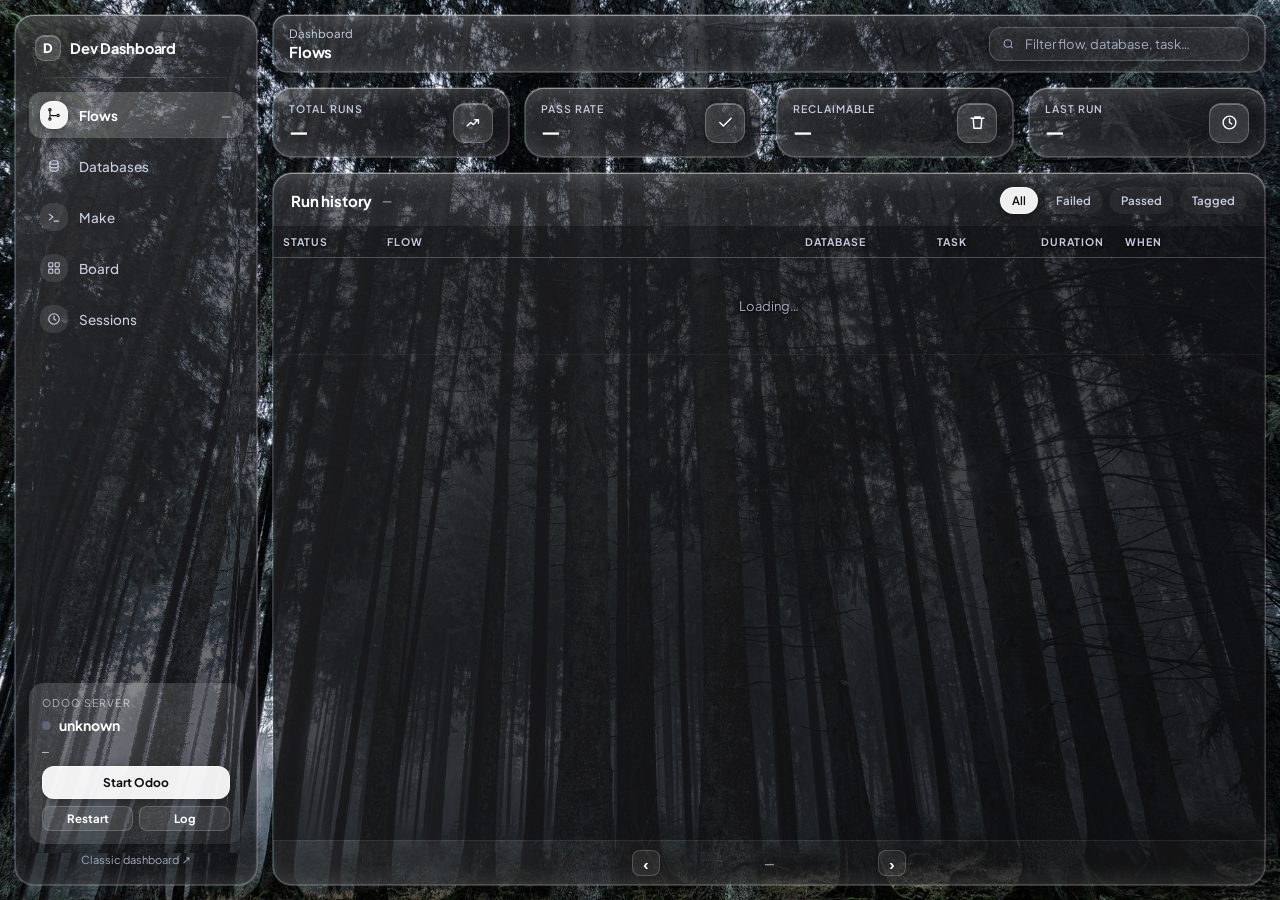
==== commit b2212683: "Open Odoo from the dashboard, edit addons profiles, show which Odoo runs - Sidebar "Open Odoo" butto" ====
--- a/index.html
+++ b/index.html
@@ -800,6 +800,36 @@
 ::-webkit-scrollbar { width: 7px; height: 7px; }
 ::-webkit-scrollbar-track { background: transparent; }
 ::-webkit-scrollbar-thumb { background: rgba(255,255,255,.14); border-radius: 4px; }
+
+/* DB profile dropdown + addons profile editor */
+select.psel { font: inherit; font-size: 11.5px; font-weight: 600; color: var(--vu-white, #fff); cursor: pointer;
+  background: rgba(255,255,255,.08); border: 1px solid var(--vu-border-navbar); border-radius: 999px;
+  padding: 2px 8px; max-width: 140px; }
+select.psel.none { color: var(--vu-grey-500); }
+select.psel option { color: #111; }
+.modal-box.wide { width: min(980px, 94vw); }
+.pe { display: flex; gap: 14px; min-height: 340px; max-height: 62vh; }
+.pe-list { flex: 0 0 170px; display: flex; flex-direction: column; gap: 3px; overflow-y: auto; }
+.pe-tab { font: inherit; font-size: 12.5px; font-weight: 600; text-align: left; cursor: pointer; color: inherit;
+  display: flex; justify-content: space-between; padding: 6px 10px; border-radius: 9px;
+  background: transparent; border: 1px solid transparent; }
+.pe-tab span { color: var(--vu-grey-500); font-weight: 500; }
+.pe-tab:hover { background: rgba(255,255,255,.07); }
+.pe-tab.on { background: rgba(255,255,255,.92); color: #111; }
+.pe-tab.on span { color: #555; }
+.pe-new { display: flex; gap: 5px; margin-top: auto; padding-top: 8px; }
+.pe-new input { flex: 1; min-width: 0; }
+.pe-body { flex: 1; min-width: 0; display: flex; flex-direction: column; gap: 6px; overflow-y: auto; }
+.pe-head { display: flex; align-items: baseline; gap: 10px; font-size: 13px; margin-bottom: 4px; }
+.pe-head .muted { font-size: 11.5px; }
+.pe-paths { display: flex; flex-direction: column; gap: 5px; }
+.pe-row { display: flex; align-items: center; gap: 5px; }
+.pe-row .n { flex: 0 0 18px; text-align: right; font-size: 11px; color: var(--vu-grey-500); }
+.pe-row input { flex: 1; min-width: 0; font-size: 12px; }
+.pe-row.add { margin-top: 6px; padding-left: 23px; }
+.pe-row.bad input { border-color: rgba(255,69,58,.7); }
+.pe-warn { font-size: 11px; color: #ff6961; padding-left: 23px; margin-top: -2px; }
+.iconbtn:disabled { opacity: .3; cursor: default; }
 </style>
 </head>
 <body>
@@ -876,7 +906,10 @@
       <div class="lbl">Odoo server</div>
       <div class="val"><span class="dot down" id="odoo-dot"></span><span id="odoo-txt">checking…</span></div>
       <div class="db" id="odoo-db">—</div>
-      <button class="btn" style="margin-top:11px" id="odoo-btn">Start Odoo</button>
+      <a class="btn" id="odoo-open" target="_blank" rel="noopener"
+         style="margin-top:11px; display:none; text-align:center; text-decoration:none"
+         title="Open the running Odoo in a new tab">Open Odoo ↗</a>
+      <button class="btn" style="margin-top:7px" id="odoo-btn">Start Odoo</button>
       <div style="display:flex; gap:6px; margin-top:7px">
         <button class="iconbtn" style="flex:1" id="odoo-restart">Restart</button>
         <button class="iconbtn" style="flex:1" id="odoo-log">Log</button>
@@ -960,6 +993,8 @@
         <header>
           <h2>PostgreSQL databases</h2>
           <span class="sub">Click a row to switch Odoo's active database</span>
+          <button class="iconbtn" id="prof-edit" style="margin-left:auto"
+                  title="Edit the addons paths each profile puts in odoo.conf">Addons profiles…</button>
         </header>
         <div class="tscroll">
           <table class="dense">
@@ -1066,7 +1101,7 @@
    tab is open — it used to call renderRuns() unconditionally, which meant
    typing in it did nothing anywhere except Flows. */
 let VIEW = 'flows';
-let DBROWS = [], DBACTIVE = null, SESSIONS = [];
+let DBROWS = [], DBACTIVE = null, SESSIONS = [], PROFILES = {};
 /* Motion helpers. ANIM is false only while the search box re-renders, so a
    list does not replay its entrance on every keystroke. */
 let ANIM = true, PAGE_DIR = 0;
@@ -1219,12 +1254,14 @@
 
   // Versions come one request per database; fire them together. The
   // profile map arrives in a single request alongside.
-  const [vers, profiles] = await Promise.all([
+  const [vers, profiles, addons] = await Promise.all([
     Promise.all(names.map(n =>
       api('/api/databases/' + encodeURIComponent(n) + '/version')
         .then(v => v.version || v.odoo_version || null).catch(() => null))),
     api('/api/db-profiles').catch(() => ({})),
+    api('/api/addons-profiles').catch(() => ({})),
   ]);
+  PROFILES = addons || {};
 
   const tally = {};
   vers.forEach(v => { if (v) tally[v] = (tally[v] || 0) + 1; });
@@ -1247,27 +1284,172 @@
     <tr class="${r.name === active ? 'sel' : 'clickable'}" data-db="${esc(r.name)}" style="--i:${i}">
       <td>${r.ver ? `<span class="vbadge v${r.ver}">v${r.ver}</span>` : '<span class="muted">—</span>'}</td>
       <td class="mono">${esc(r.name)}${r.name === active ? ' <span class="tag" style="background:rgba(1,181,116,.18);color:var(--vu-success-focus)">in conf</span>' : ''}</td>
-      <td>${r.prof ? `<span class="vbadge" style="background:rgba(255,255,255,.08);color:var(--vu-grey-400)">${esc(r.prof)}</span>`
-                   : '<span class="muted" style="font-size:11.5px">no profile</span>'}</td>
-      <td class="num"><span class="muted" style="font-size:11.5px">${r.name === active ? '' : 'Switch →'}</span></td>
+      <td><select class="psel${r.prof ? '' : ' none'}" data-db="${esc(r.name)}"
+            title="${esc(r.prof ? r.prof + ':\n' + (PROFILES[r.prof] || []).join('\n') : 'No profile: switching leaves addons_path as it is')}">
+          ${['', ...Object.keys(PROFILES).sort()].map(p =>
+            `<option value="${esc(p)}"${p === (r.prof || '') ? ' selected' : ''}>${p ? esc(p) : 'no profile'}</option>`).join('')}
+        </select></td>
+      <td class="num">${r.name !== active ? '<span class="muted" style="font-size:11.5px">Switch →</span>'
+        : ODOO.up ? `<a class="chip" href="${esc(odooUrl())}" target="_blank" rel="noopener"
+                       style="text-decoration:none" title="Open ${esc(r.name)} in a new tab">Open ↗</a>`
+        : '<span class="muted" style="font-size:11.5px">Odoo stopped</span>'}</td>
     </tr>`).join('') : '<tr><td colspan="4"><div class="empty">No database matches that filter.</div></td></tr>';
 
   rowsIn($('#dbs'));
   $('#dbs').querySelectorAll('tr.clickable').forEach(tr => {
-    tr.onclick = () => switchDb(tr.dataset.db);
+    tr.onclick = e => { if (!e.target.closest('select, a')) switchDb(tr.dataset.db); };
   });
-}
+  $('#dbs').querySelectorAll('select.psel').forEach(sel => {
+    sel.onclick = e => e.stopPropagation();
+    sel.onchange = () => setDbProfile(sel.dataset.db, sel.value);
+  });
+}
+
+/* Assigning a profile only records it; Switch is what writes addons_path into
+   the conf. The active row has no Switch, so offer to apply it there. */
+async function setDbProfile(db, prof) {
+  try {
+    await send('PUT', '/api/db-profiles/' + encodeURIComponent(db), { profile: prof });
+    const row = DBROWS.find(r => r.name === db);
+    if (row) row.prof = prof || null;
+    renderDbs();
+    if (db === DBACTIVE && prof) {
+      if (confirm(`${db} now uses the "${prof}" addons paths.\n\nIt is the active database, so this only reaches odoo.conf on a switch.\nApply it now? This rewrites the conf and restarts Odoo.`)) {
+        await applySwitch(db);
+      } else toast(`Saved. Takes effect the next time ${db} is switched to.`);
+    } else toast(prof ? `${db} → ${prof} (applied on switch)` : `${db}: profile cleared`);
+  } catch (e) { toast(String(e.message || e), true); renderDbs(); }
+}
+
+/* ── Addons profile editor ──────────────────────────────────────────────── */
+const PE = { edit: {}, cur: '', dirty: new Set(), exists: {} };
+
+function usedBy(p) { return DBROWS.filter(r => r.prof === p).map(r => r.name); }
+
+async function checkPaths(paths) {
+  const todo = paths.filter(p => p && !(p in PE.exists));
+  if (!todo.length) return;
+  try { Object.assign(PE.exists, await send('POST', '/api/addons-profiles/check-paths', { paths: todo })); } catch {}
+}
+
+function renderPE() {
+  const names = Object.keys(PE.edit).sort();
+  const paths = PE.edit[PE.cur] || [];
+  const used = usedBy(PE.cur);
+  $('#m-fields').innerHTML = `
+    <div class="pe">
+      <div class="pe-list">
+        ${names.map(n => `<button class="pe-tab${n === PE.cur ? ' on' : ''}" data-p="${esc(n)}">${esc(n)}${PE.dirty.has(n) ? ' •' : ''}
+           <span>${PE.edit[n].length}</span></button>`).join('')}
+        <div class="pe-new"><input id="pe-new" placeholder="new profile…" maxlength="20"><button class="iconbtn" id="pe-add-prof">Add</button></div>
+      </div>
+      <div class="pe-body">
+        ${PE.cur ? `
+        <div class="pe-head"><b>${esc(PE.cur)}</b>
+          <span class="muted">${used.length ? 'used by ' + used.map(esc).join(', ') : 'no database uses it'}</span>
+          <button class="iconbtn danger" id="pe-del" style="margin-left:auto">Delete profile</button></div>
+        <div class="pe-paths">
+          ${paths.map((p, i) => `
+          <div class="pe-row${PE.exists[p] === false ? ' bad' : ''}">
+            <span class="n">${i + 1}</span>
+            <input class="mono" data-i="${i}" value="${esc(p)}" spellcheck="false">
+            <button class="iconbtn" data-up="${i}" ${i ? '' : 'disabled'} title="Move up">↑</button>
+            <button class="iconbtn" data-dn="${i}" ${i < paths.length - 1 ? '' : 'disabled'} title="Move down">↓</button>
+            <button class="iconbtn danger" data-rm="${i}" title="Remove">✕</button>
+          </div>${PE.exists[p] === false ? '<div class="pe-warn">not a directory on this machine</div>' : ''}`).join('')
+          || '<div class="empty">No paths yet.</div>'}
+        </div>
+        <div class="pe-row add"><input class="mono" id="pe-path" placeholder="/home/server/…" spellcheck="false">
+          <button class="iconbtn" id="pe-add-path">Add path</button></div>
+        <p class="muted" style="font-size:11.5px;margin:2px 0 0">Order matters: Odoo uses the first copy of a module it finds.
+          Changes reach odoo.conf when a database using this profile is switched to.</p>` : '<div class="empty">Pick a profile.</div>'}
+      </div>
+    </div>`;
+
+  const f = $('#m-fields');
+  const touch = () => PE.dirty.add(PE.cur);
+  f.querySelectorAll('.pe-tab').forEach(b => b.onclick = () => { PE.cur = b.dataset.p; renderPE(); });
+  f.querySelectorAll('.pe-row input[data-i]').forEach(inp => inp.onchange = async () => {
+    PE.edit[PE.cur][+inp.dataset.i] = inp.value.trim(); touch();
+    await checkPaths([inp.value.trim()]); renderPE();
+  });
+  const move = (i, d) => { const a = PE.edit[PE.cur]; [a[i], a[i + d]] = [a[i + d], a[i]]; touch(); renderPE(); };
+  f.querySelectorAll('[data-up]').forEach(b => b.onclick = () => move(+b.dataset.up, -1));
+  f.querySelectorAll('[data-dn]').forEach(b => b.onclick = () => move(+b.dataset.dn, 1));
+  f.querySelectorAll('[data-rm]').forEach(b => b.onclick = () => { PE.edit[PE.cur].splice(+b.dataset.rm, 1); touch(); renderPE(); });
+  const addPath = async () => {
+    const v = $('#pe-path').value.trim();
+    if (!v) return;
+    if (!v.startsWith('/home/server/')) return toast('Paths must be under /home/server/', true);
+    if (PE.edit[PE.cur].includes(v)) return toast('Already in this profile', true);
+    PE.edit[PE.cur].push(v); touch();
+    await checkPaths([v]); renderPE(); $('#pe-path').focus();
+  };
+  if ($('#pe-add-path')) { $('#pe-add-path').onclick = addPath; $('#pe-path').onkeydown = e => { if (e.key === 'Enter') addPath(); }; }
+  const addProf = () => {
+    const n = $('#pe-new').value.trim().toLowerCase();
+    if (!/^[a-z][a-z0-9_]{0,19}$/.test(n)) return toast('Name: a lowercase letter first, then letters, digits or _ (max 20)', true);
+    if (!PE.edit[n]) { PE.edit[n] = []; PE.dirty.add(n); }
+    PE.cur = n; renderPE();
+  };
+  $('#pe-add-prof').onclick = addProf;
+  $('#pe-new').onkeydown = e => { if (e.key === 'Enter') addProf(); };
+  if ($('#pe-del')) $('#pe-del').onclick = async () => {
+    const n = PE.cur, used = usedBy(n);
+    if (!confirm(`Delete the "${n}" profile?` + (used.length ? `\n\nUsed by ${used.join(', ')} — they will have no profile.` : ''))) return;
+    try {
+      if (n in PROFILES) await send('DELETE', '/api/addons-profiles/' + encodeURIComponent(n));
+      delete PE.edit[n]; delete PROFILES[n]; PE.dirty.delete(n);
+      PE.cur = Object.keys(PE.edit).sort()[0] || '';
+      toast(`Deleted ${n}`); renderPE(); loadDbs();
+    } catch (e) { toast(String(e.message || e), true); }   // built-in profiles are refused by the server
+  };
+}
+
+$('#prof-edit').onclick = async () => {
+  try { PROFILES = await api('/api/addons-profiles'); } catch {}
+  PE.edit = JSON.parse(JSON.stringify(PROFILES));
+  PE.dirty = new Set(); PE.exists = {};
+  const activeProf = (DBROWS.find(r => r.name === DBACTIVE) || {}).prof;
+  PE.cur = PE.edit[activeProf] ? activeProf : Object.keys(PE.edit).sort()[0] || '';
+  openModal('Addons profiles', '', async () => {
+    const todo = [...PE.dirty].filter(n => PE.edit[n]);
+    for (const n of todo) await send('PUT', '/api/addons-profiles/' + encodeURIComponent(n),
+                                     { paths: PE.edit[n].filter(Boolean) });
+    toast(todo.length ? `Saved ${todo.join(', ')}` : 'Nothing changed');
+    if (todo.length) loadDbs();
+  });
+  $('#modal .modal-box').classList.add('wide');
+  renderPE();
+  await checkPaths(Object.values(PE.edit).flat());
+  renderPE();
+};
 
 /* ── Odoo state ─────────────────────────────────────────────────────────── */
+/* The link uses the host this page was opened on, so it is 192.168.64.3 from
+   the Mac and 127.0.0.1 inside the VM; the port comes from the live process. */
+const ODOO = { up: false, port: 8069, db: '' };
+const odooUrl = () => `http://${location.hostname}:${ODOO.port}/web`;
+
 async function loadOdoo() {
   try {
     const s = await api('/api/odoo/status');
     const up = !!(s.running ?? s.is_running);
+    const was = ODOO.up + ODOO.db + ODOO.port;
+    Object.assign(ODOO, { up, port: s.port || 8069, db: s.db || '' });
     $('#odoo-dot').className = 'dot ' + (up ? 'up' : 'down');
-    $('#odoo-txt').textContent = up ? 'Running' : 'Not running';
+    $('#odoo-txt').textContent = up ? 'Running' + (s.version ? ` · v${s.version}` : '') : 'Not running';
     $('#odoo-db').textContent = s.db || s.database || s.active_db || '';
     $('#odoo-btn').textContent = up ? 'Stop Odoo' : 'Start Odoo';
+    // Open is the primary action while running; Stop (no confirm) must not look like it.
+    $('#odoo-btn').className = up ? 'iconbtn danger' : 'btn';
+    $('#odoo-btn').style.width = '100%';
     $('#d-state').textContent = up ? 'Running' : 'Stopped';
+    const open = $('#odoo-open');
+    open.style.display = up ? 'block' : 'none';
+    open.href = odooUrl();
+    open.title = `Open ${ODOO.db || 'Odoo'} — ${odooUrl()}`;
+    if (was !== ODOO.up + ODOO.db + ODOO.port && VIEW === 'databases' && DBROWS.length) renderDbs();
   } catch {
     $('#odoo-txt').textContent = 'unknown';
   }
@@ -1528,6 +1710,7 @@
 
 function openModal(title, html, onSave) {
   $('#m-title').textContent = title;
+  $('#modal .modal-box').classList.remove('wide');
   $('#m-fields').innerHTML = html;
   modal.classList.add('open');
   const first = $('#m-fields').querySelector('input, textarea, select');
@@ -1604,6 +1787,10 @@
 /* ── Database switch ────────────────────────────────────────────────────── */
 async function switchDb(name) {
   if (!confirm(`Switch Odoo's active database to ${name}?\n\nThis rewrites the odoo.conf for that version and restarts Odoo if it is running.`)) return;
+  await applySwitch(name);
+}
+
+async function applySwitch(name) {
   try {
     toast(`Switching to ${name}…`);
     const r = await send('POST', '/api/databases/switch', { db_name: name });
